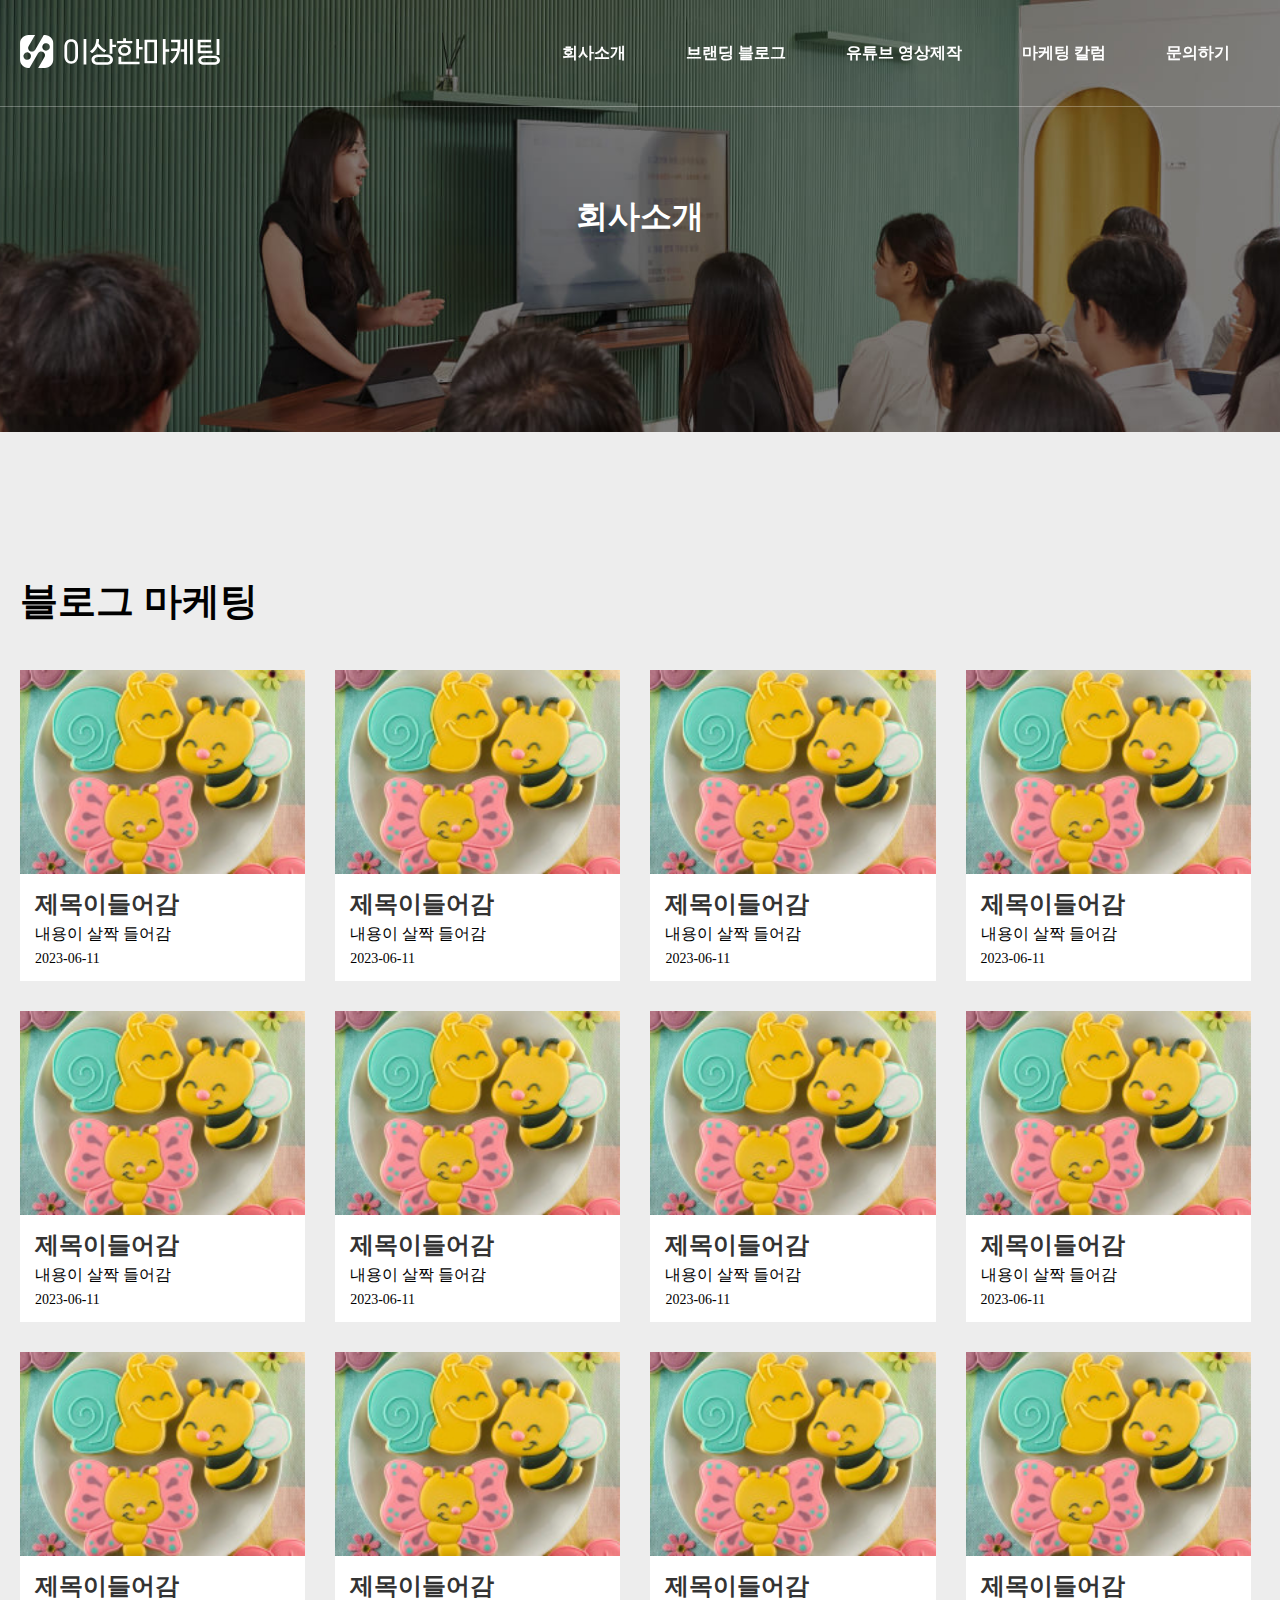
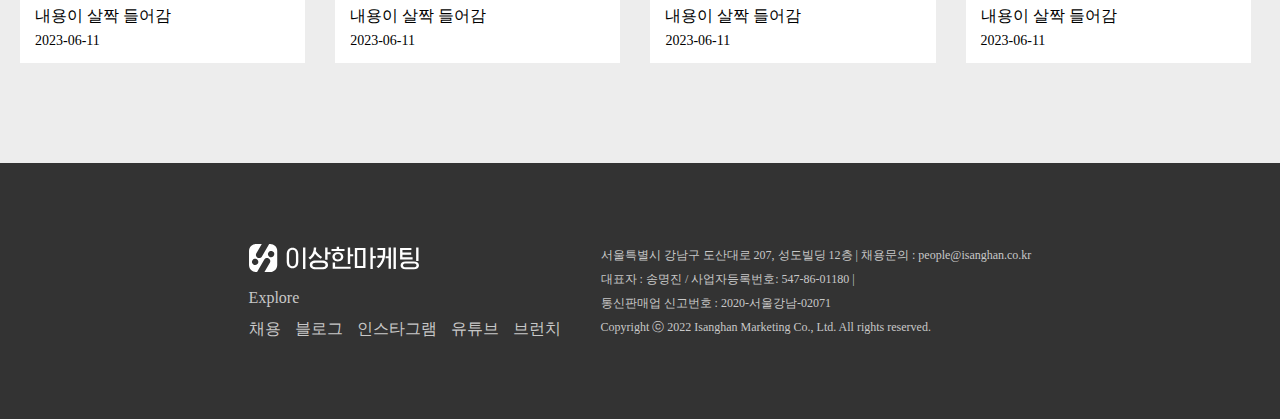
==== about.html @ 0a7f2f5b "메인 작업완료 및 반응형 작업" ====
<!DOCTYPE html>
<html lang="en">
<head>
    <meta charset="UTF-8">
    <meta name="viewport" content="width=device-width, initial-scale=1.0">
    <title>문의하기</title>

    <link rel="stylesheet" href="css/reset.css">
    <link rel="stylesheet" href="css/common.css">
    <link rel="stylesheet" href="css/style.css">

    <script src="https://cdnjs.cloudflare.com/ajax/libs/jquery/3.7.0/jquery.min.js" integrity="sha512-3gJwYpMe3QewGELv8k/BX9vcqhryRdzRMxVfq6ngyWXwo03GFEzjsUm8Q7RZcHPHksttq7/GFoxjCVUjkjvPdw==" crossorigin="anonymous" referrerpolicy="no-referrer"></script>
    <script src="js/custom.js"></script>
    <script src="js/jquery.counterup.min.js"></script>
    <script src="js/wow.min.js"></script>
    <script src="js/slick.min.js"></script>
    <script src="js/front.js"></script>
</head>
<body>
    <div class="main">
        <div class="container">
            <header class="header">
                <div class="header-wrap">
                    <div class="header-logo">
                        <div class="logo">
                            <a href="index.html">
                                <a href="index.html">
                                    <img class="logo-white" src="img/logo.svg" alt="">
                                    <img class="logo-black" src="img/logo-black.svg" alt="">
                                </a>
                            </a>
                        </div>
                    </div>
                    <ul class="header-list">
                        <li class="header-item">
                            <a href="about.html">회사소개</a>
                        </li>
                        <li class="header-item">
                            <a href="brand.html">브랜딩 블로그</a>
                        </li>
                        <li class="header-item">
                            <a href="youtube.html">유튜브 영상제작</a>
                        </li>
                        <li class="header-item">
                            <a href="column.html">마케팅 칼럼</a>
                        </li>
                        <li class="header-item">
                            <a href="inquiry.html">문의하기</a>
                        </li>
                    </ul>
                </div>
                
            </header>
            <section class="sub-sec01 sub_visual">
                <div class="sub-sec01-wrap">
                    <h2>회사소개</h2>
                </div>
            </section>
            <section class="column-wrap">
                <div class="column-box">
                    <div class="marketing-tit">
                        <h3>블로그 마케팅</h3>
                    </div>
                    <ul class="column-list">
                        <li class="column-item">
                            <a href="#">
                                <div class="column-item-box">
                                    <div class="column-item-img">
                                        <img src="img/column01-img.jpg" alt="">
                                    </div>
                                    <div class="column-item-txt">
                                        <h3>제목이들어감</h3>
                                        <p>내용이 살짝 들어감</p>
                                        <p>2023-06-11</p>
                                    </div>
                                </div>
                            </a>
                        </li>
                        <li class="column-item">
                            <a href="#">
                                <div class="column-item-box">
                                    <div class="column-item-img">
                                        <img src="img/column01-img.jpg" alt="">
                                    </div>
                                    <div class="column-item-txt">
                                        <h3>제목이들어감</h3>
                                        <p>내용이 살짝 들어감</p>
                                        <p>2023-06-11</p>
                                    </div>
                                </div>
                            </a>
                        </li>
                        <li class="column-item">
                            <a href="#">
                                <div class="column-item-box">
                                    <div class="column-item-img">
                                        <img src="img/column01-img.jpg" alt="">
                                    </div>
                                    <div class="column-item-txt">
                                        <h3>제목이들어감</h3>
                                        <p>내용이 살짝 들어감</p>
                                        <p>2023-06-11</p>
                                    </div>
                                </div>
                            </a>
                        </li>
                        <li class="column-item">
                            <a href="#">
                                <div class="column-item-box">
                                    <div class="column-item-img">
                                        <img src="img/column01-img.jpg" alt="">
                                    </div>
                                    <div class="column-item-txt">
                                        <h3>제목이들어감</h3>
                                        <p>내용이 살짝 들어감</p>
                                        <p>2023-06-11</p>
                                    </div>
                                </div>
                            </a>
                        </li>
                        <li class="column-item">
                            <a href="#">
                                <div class="column-item-box">
                                    <div class="column-item-img">
                                        <img src="img/column01-img.jpg" alt="">
                                    </div>
                                    <div class="column-item-txt">
                                        <h3>제목이들어감</h3>
                                        <p>내용이 살짝 들어감</p>
                                        <p>2023-06-11</p>
                                    </div>
                                </div>
                            </a>
                        </li>
                        <li class="column-item">
                            <a href="#">
                                <div class="column-item-box">
                                    <div class="column-item-img">
                                        <img src="img/column01-img.jpg" alt="">
                                    </div>
                                    <div class="column-item-txt">
                                        <h3>제목이들어감</h3>
                                        <p>내용이 살짝 들어감</p>
                                        <p>2023-06-11</p>
                                    </div>
                                </div>
                            </a>
                        </li>
                        <li class="column-item">
                            <a href="#">
                                <div class="column-item-box">
                                    <div class="column-item-img">
                                        <img src="img/column01-img.jpg" alt="">
                                    </div>
                                    <div class="column-item-txt">
                                        <h3>제목이들어감</h3>
                                        <p>내용이 살짝 들어감</p>
                                        <p>2023-06-11</p>
                                    </div>
                                </div>
                            </a>
                        </li>
                        <li class="column-item">
                            <a href="#">
                                <div class="column-item-box">
                                    <div class="column-item-img">
                                        <img src="img/column01-img.jpg" alt="">
                                    </div>
                                    <div class="column-item-txt">
                                        <h3>제목이들어감</h3>
                                        <p>내용이 살짝 들어감</p>
                                        <p>2023-06-11</p>
                                    </div>
                                </div>
                            </a>
                        </li>
                        <li class="column-item">
                            <a href="#">
                                <div class="column-item-box">
                                    <div class="column-item-img">
                                        <img src="img/column01-img.jpg" alt="">
                                    </div>
                                    <div class="column-item-txt">
                                        <h3>제목이들어감</h3>
                                        <p>내용이 살짝 들어감</p>
                                        <p>2023-06-11</p>
                                    </div>
                                </div>
                            </a>
                        </li>
                        <li class="column-item">
                            <a href="#">
                                <div class="column-item-box">
                                    <div class="column-item-img">
                                        <img src="img/column01-img.jpg" alt="">
                                    </div>
                                    <div class="column-item-txt">
                                        <h3>제목이들어감</h3>
                                        <p>내용이 살짝 들어감</p>
                                        <p>2023-06-11</p>
                                    </div>
                                </div>
                            </a>
                        </li>
                        <li class="column-item">
                            <a href="#">
                                <div class="column-item-box">
                                    <div class="column-item-img">
                                        <img src="img/column01-img.jpg" alt="">
                                    </div>
                                    <div class="column-item-txt">
                                        <h3>제목이들어감</h3>
                                        <p>내용이 살짝 들어감</p>
                                        <p>2023-06-11</p>
                                    </div>
                                </div>
                            </a>
                        </li>
                        <li class="column-item">
                            <a href="#">
                                <div class="column-item-box">
                                    <div class="column-item-img">
                                        <img src="img/column01-img.jpg" alt="">
                                    </div>
                                    <div class="column-item-txt">
                                        <h3>제목이들어감</h3>
                                        <p>내용이 살짝 들어감</p>
                                        <p>2023-06-11</p>
                                    </div>
                                </div>
                            </a>
                        </li>
                    </ul>
                </div>
            </section>
        

            <footer class="footer">
                <div class="wrapper">
                    <div class="foot_info">
                        <p class="btm_logo"><img src="img/logo.svg" alt="이상한마케팅"></p>
                        <!--<p class="talk">“그 땐 몰랐죠. <br>클릭 한번으로 이렇게 높아질 줄.” <br>- 매출 </p>-->
                        <div class="foot_link">
                        <ul>
                            <li>
                                <p>Explore</p>

                                <div class="link">
                                    <a href="#">채용</a>
                                    <a href="#" target="_blank" title="새창">블로그</a>
                                    <a href="#" target="_blank" title="새창">인스타그램</a>
                                    <a href="#" target="_blank" title="새창">유튜브</a>
                                    <a href="#" target="_blank" title="새창">브런치</a>
                                </div>
                            </li>
                        </ul>
                        </div>
                    </div>
    
    
                    <address>
                        <span>
                        서울특별시 강남구 도산대로 207, 성도빌딩 12층 | 채용문의 : people@isanghan.co.kr<br>대표자 : 송명진 / 사업자등록번호: 547-86-01180 |<br class="mo-br">통신판매업 신고번호 : 2020-서울강남-02071
                        <br><span>  Copyright ⓒ 2022 Isanghan Marketing Co., Ltd. All rights reserved.</span>
                    </span></address>
    
    
                </div>
            </footer>
        </div>
    </div>
</body>
</html>
---- css/common.css ----
/*! header*/
.header{ position: fixed; top: 0; left: 0; width: 100%; color: #FFF; transition: all .3s ease;    border-bottom: 1px solid rgba(255,255,255,0.3); padding: 30px 0; z-index: 111;}    
.header-wrap{display: flex; justify-content: space-between; align-items: center; max-width: 1240px ; margin: 0 auto;}
.header-logo img{max-width: 200px;}
.header-list{display: flex; }
.header-item{padding: 15px 30px; font-weight: 600;}

.header.on{background-color: #fff; }
.header.on a{color: #000;}
.logo-white{display: block;}
.logo-black{display: none;}
.header.on .logo-black{display: block;}
.header.on .logo-white{display: none;}

strong{background-color: #3272E9; color: #fff;}

@media(max-width:1240px){

}

@media(max-width:768px){
    .header-list{display: none;}
    h2{font-size: 24px;}
    h3{font-size: 16px;}
}
---- css/style.css ----
/*! sec01*/
.sec01 {height: 100vh; overflow: hidden;}
.sec-visual{height: 100%;}
.sec-visual-vid{position: relative;}
.sec-visual-vid video{width: 100%; }
.sec-visual-bg{position: absolute; left: 0; top: 0; width: 100%; height: 100%; background-color: rgba(0,0,0,0.7);}
.visual-tit{position: absolute;position: absolute;z-index: 1;left: 0;top: calc(50% + 52px);width: 100%;color: #fff;text-align: left;transform: translateY(-50%);line-height: 52px; }
.visual-tit h2, .visual-tit p{width: 1200px;margin: 0 auto;font-size: 45px;letter-spacing: -2px;line-height: 1.5;}
.visual-tit h2 strong{background: #3272E9;}
.visual-tit p {font-size: 24px; margin-top: 50px;}
.visual-tit p strong {text-decoration: underline; font-weight: 700; background-color: transparent;}


@media(max-width:1240px){

}

@media(max-width:768px){
   
    
}


/*!sec02 */

/*!sec03 */
.sec03{max-width: 1240px; margin:0 auto; margin-top: 180px; text-align: center;}
.sec03-wrap h3 {font-weight: 400; font-size: 1.7em; margin: 20px 0; line-height: 35px;}
.sec03-list{display: grid; gap: 40px;    grid-template-columns: repeat(2,1fr);}
.sec03-txt-box{text-align: left; color: #555;}
.sec03-tit{font-size: 1.6em; margin: 32px 0 16px 0;}
.btn_wrap,  .btn_wrap02 {margin-top: 24px; }
.btn_wrap a  {padding:0 44px 16px 0 ; color: #555; position: relative;}
.btn_wrap a::after{     content: '';position: absolute;z-index: 1;top: calc(50% - 8px);right: 0;width: 24px;height: 24px;vertical-align: bottom;background-image: url("../img/arrow-ico-gray.svg"); background-repeat: no-repeat;background-position: center;background-size: 100%;transform: translateY(-50%);transition: 0.3s;}
.btn_wrap a:hover::after{background-image: url("../img/arrow-ico-blue.svg");}
.btn_wrap a span::after{content: '';position: absolute;top: 100%; left: 0; width: 100%; background-color: #ccc; height: 1px; z-index: 1;transition: 0.3s; }
.btn_wrap a span::before{content: '';position: absolute;top: 100%; left: 0; width: 0; background-color: #000; height: 1px; z-index: 1;transition: 0.3s; z-index: 1111;}
.btn_wrap a:hover span::before{width: 100%;}
.btn_wrap02 a{position: relative;height: 40px;padding: 10px 50px 10px 20px;color: #fff;border-radius: 50px;background: #5590ff; box-sizing: border-box; line-height: 1;}
.btn_wrap02 a::after{content: '';position: absolute;z-index: 1;top: 50%;right: 20px;width: 24px;height: 24px;background-image: url(../img/arrow-ico-white.svg);background-repeat: no-repeat;background-position: center;background-size: 100%;transform: translateY(-50%);}

@media(max-width:768px){
   
    .sec03-wrap h3{font-size: 16px; line-height: 20px;}
    .sec03-list{grid-template-columns: repeat(1,1fr);}
    .sec03 {padding: 0 20px;}
    .sec03-tit{font-size: 20px;}
    .sec03-txt{font-size: 14px; line-height: 18px;}
    .sec03-txt h2{line-height: 32px;}
}

/*!sec04 */
.sec04{padding: 180px 0;}
.business_entity .bu_slide {overflow:hidden;}
.business_entity .bu_slide .slick-slider{position:relative; left:50%; width:1920px; margin-left:-960px;}
.business_entity .bu_slide .slick-slider:after {content:''; position:absolute; z-index:1; top:0; right:50%; width:100%; height:320px; margin-right:-132%; background:rgba(255,255,255,.7);}
.business_entity .bu_slide .slick-slider:before {content:''; position:absolute; z-index:1; top:0; left:50%; width:100%; height:320px; margin-left:-132%; background:rgba(255,255,255,.7);}
.business_entity .bu_slide .slick-list {width:1200px; padding:0 !important; margin:0 auto; overflow:visible;}
.business_entity .bu_slide .slick-slide {width:380px; height:320px; margin-right:30px;}

.business_entity .fix_txtwrap:after {content:''; display:block; clear:both;}
.business_entity .fix_txtwrap {position:relative; margin:180px auto;}

.business_entity .fix_txtwrap ul {display:flex; flex-wrap:wrap; margin:0 -20px;}
.business_entity .fix_txtwrap ul li {width:calc(50% - 40px); margin:60px 20px 0 20px;}
.business_entity .fix_txtwrap ul li:nth-child(even) > div {position:relative; z-index:4; float:right;}
.business_entity .fix_txtwrap ul li:after {content:''; display:block; clear:both;}
.business_entity .fix_txtwrap ul li .thumb {width:100%; height:450px; overflow:hidden;}
.business_entity .fix_txtwrap ul li .thumb img {width:100%;}
.business_entity .fix_txtwrap ul li .txtbox {position:relative;}
.business_entity .fix_txtwrap ul li .txtbox .tit {display:block; margin:32px 0 16px; font-size:26px; font-weight:700; line-height:1.6; word-break:keep-all;}
.business_entity .fix_txtwrap ul li .txtbox .tit em {color:#5590FF;}
.business_entity .fix_txtwrap ul li .txtbox .txt {color:#555; font-size:17px; line-height:1.6; word-break:keep-all; letter-spacing:-.3px;}
.business_entity .fix_txtwrap ul li .btn_wrap {margin-top:24px;}
.business_entity .fix_txtwrap ul li .btn_wrap a {position:relative; display:inline-block; padding-right:44px; color:#555; padding-bottom:16px;}
.business_entity .fix_txtwrap ul li .btn_wrap a span:after {content:''; position:absolute; z-index:1; top:calc(50% - 8px); right:0; width:24px; height:24px; vertical-align:bottom; background-image:url(../images/ico/ico_btn_g_r.svg); background-repeat:no-repeat; background-position:center; background-size:100%; transform:translateY(-50%);}
.business_entity .fix_txtwrap ul li .btn_wrap a:after {content:''; position:absolute; bottom:0; left:0; width:100%; height:1px; background:#ccc;}
.business_entity .fix_txtwrap ul li .btn_wrap a:before {content:''; position:absolute; z-index:2; bottom:0; left:0; width:0%; height:1px; background:#000; transition:width .3s ease;}
.business_entity .fix_txtwrap ul li .btn_wrap a:hover:before {width:100%;}
.business_entity .fix_txtwrap ul li .btn_wrap a:hover {color:#111;}
.business_entity .fix_txtwrap ul li .btn_wrap a:hover span:after {background-image:url(../images/ico/ico_btn_g_r_on.svg);}
.business_entity .fix_txtwrap ul li .btn_wrap02 {margin-top:24px;}
.business_entity .fix_txtwrap ul li .btn_wrap02 a {display:inline-block; position:relative; height:40px; padding:10px 50px 10px 20px; color:#fff; border-radius:50px; background:#5590ff;}
.business_entity .fix_txtwrap ul li .btn_wrap02 a + a {margin-left:16px;}
.business_entity .fix_txtwrap ul li .btn_wrap02 a span::after {content:''; position:absolute; z-index:1; top:50%; right:20px; width:24px; height:24px; transform:translateY(-50%); background-image:url(../images/ico/ico_btn_g_r02.svg); background-repeat:no-repeat; background-position:center; background-size:100%; transform:translateY(-50%);}

.slick-track{display: flex;}

@media(max-width:768px){
    .sec04{padding:50px 0}
}

/*! sec05  */
.sec05{ background: url(../img/sec05-bg.png) no-repeat top right; background-size: 960px 623px; height: 623px; display: flex; align-items: center; width: 100%;}
.sec05-wrap{max-width: 1240px;margin:0 auto; color: #333; width: 100%;}
.sec05 h2 {line-height: 60px; margin: 40px 0;}
.sec05 h2 small{font-weight: 400;}
.sec05 .txt-list strong{background-color: transparent; color: #000;}
.sec05 .txt-list {font-size: 24px; }
.sec05 .txt-list .txt{margin: 20px 0; font-weight: 400;}
.sec05 .txt-list strong{font-weight: 700; color: #333; font-size: 26px;}

@media(max-width:1200px){
    .sec05 h2{font-size: 36px; line-height: 46px;}
    .sec05{height: 100%;}
    .sec05-wrap{padding: 100px 20px;width: 100%;height: 100%;background: url(../images/bg/bg_about_isanghan_v2.png) no-repeat center right;background-size: cover;}
    .sec05 .txt-list .txt{font-size: 18px;}
}
@media(max-width:768px){
    .sec05 .txt-list strong{font-size: 20px;}
    .sec05 h2{font-size: 24px;line-height: 30px;}
    .sec05 .txt-list .txt{font-size: 14px;}
}


/*! sec06*/
.sec06{padding: 180px 0;}
.sec06-wrap{max-width: 1240px; width: 100%; margin: 0 auto; text-align: center;}
.sec06-list{display: grid; gap: 40px;    grid-template-columns: repeat(2,1fr); padding: 70px 0;}
.sec06-list .sec06-item iframe{width: 100%; height: 326px;}
.sec06-wrap > h2{margin: 20px 0;}
.interview{ text-align: center;}
.interview a {background-color: #5590ff; padding: 20px 60px; color: #fff; font-weight: 700; margin-top:50px;}
.sec06-wrap p strong{font-size: 20px;}

@media(max-width:1200px){
    
}
@media(max-width:768px){
    .sec06-wrap > h2{font-size: 18px; margin: 10px 0;}
    .sec06{padding: 60px 20px;}
    .sec06-list{    grid-template-columns: repeat(1,1fr); padding: 30px 0;}
    .interview a{font-size: 16px;}
}


/*! sec07*/
.sec07-wrap{max-width: 1240px; width: 100%; margin: 0 auto; text-align: center;}
.sec07-list{display: flex; gap: 40px;}
.sec07-wrap h3{margin-bottom: 20px;}
.pic{position: relative;}
.pic-txt{position: absolute; top: 50%; left: 50%; transform: translate(-50%, -50%); color: #fff; width: 100%;}
.pic-txt p {display: none; margin-top: 20px; line-height: 20px; font-size: 16px;}
.sec07-item:hover .pic-txt p{display: block; }
.sec07-item .pic img{transition: 0.3s;}
.sec07-item{overflow: hidden;}
.sec07-item:hover .pic img{scale: 1.2;}
.pic-txt strong{background-color: transparent; font-size: 30px; font-weight: 700;}
.sec07-list{padding: 50px 0; z-index: 11;position: relative;}
.sec07{position: relative;padding: 150px 0;background: #5590ff;background: linear-gradient(140deg, #5590ff, #1f5bcc 80%); color: #fff;}
.sec07::before{content: '';position: absolute;z-index: 1;top: 50%;left: 0;transform: translateY(-50%);width: 840px;height: 840px;background: url(../img/sec07-bg.png) no-repeat;background-size: contain;}
.pic-txt p strong {font-size: 16px;}


@media(max-width:1200px){
    .sec07{padding:100px 20px ;}
    .pic-txt p{font-size: 14px;}
    .sec07-wrap h2{ font-size: 1,8em; }
    .sec07-wrap h1{ font-size: 2.5em; }
    .pic-txt strong{font-size: 24px;}
    .sec07-list{display: grid;     grid-template-columns: repeat(2,1fr);}
    .sec07-item a {width: 100%;}
}
@media(max-width:768px){
    .pic-txt strong{font-size: 18px;}
    .sec07-list{display: grid;     grid-template-columns: repeat(2,1fr); grid-gap: 10px;}

    
    .interview a{font-size: 16px;}
}


/*!sec08  */
.sec08{padding: 180px 0;}
.sec08-wrap{max-width: 1240px; width: 100%; margin:0 auto;}
.sec08-employe{max-width:540px ; width: 100%; margin-left: auto;}
.sec08-employe video{width: 100%;}
.sec08-con-top{position: relative;}
.sec08-txt{position: absolute; top: 50%; left: 0; transform: translateY(-50%);}
.sec08-txt{font-size: 38px; line-height: 46px; color: #555;}
.sec08-txt strong{font-weight: 700; background-color: #fff; color: #555;}

.academy{padding: 100px 0 90px;max-width: 1240px;margin: 0 auto;line-height: 1.6;text-align: center;color: #fff;background: #5590FF;}
.academy h3{font-size: 30px;}
.academy .info {display: flex; justify-content: center; align-items: center;}
.academy .info li{display: flex; justify-content: center; align-items: center; padding: 0 30px;}
.academy .info li em {margin-right: 20px; font-size: 18px; font-weight: 500; margin-top:10px;}
.academy .info li strong{font-size: 40px; font-weight: 700; background-color: transparent;}
.academy ul li + li{position: relative;}
.academy ul li + li:before {content: '';position: absolute;z-index: 1;left: 0;top: 50%;width: 1px;height: 38px;background: rgba(255,255,255,0.5);transform: translateY(-50%);}
.academy .wrapper a {color: #fff; border:1px solid #fff; font-weight: 500;     padding: 8px 68px;border-radius: 50px;line-height: 2;border: 2px solid #fff;transition: all .3s ease; margin-top: 50px;}
.academy .wrapper a:hover{color: #000; background-color: #fff;}

@media(max-width:1200px){
    
}
@media(max-width:768px){
    .sec08-txt{padding-top: 60px;}
    .sec08{padding: 50px 0;}
    .sec08-txt{position: static; }
    .sec08-txt{font-size: 18px; text-align: center; line-height: 24px;}
    .academy h3{font-size: 18px;}
    .academy .info li{flex-direction: column;}
    .academy .info li em{margin: 0; font-size: 14px;}
    .academy .info li strong{font-size: 24px;}
    .info{margin-top: 30px;}
    .academy .wrapper a{padding: 8px 32px; font-size: 14px;}
}


/*! sec09*/
.sec09{background: url(../img/sec09-bg.png) no-repeat top right;}
.sec09-wrap{max-width: 1240px; width: 100%; margin: 0 auto; padding: 280px 0; display: flex ; align-items: center; justify-content: space-between;}

.sec09-txt{ color: #fff;}
.sec09-txt p{font-size: 24px; margin-top: 30px;}
.sec09-txt p strong{font-weight: 700; background-color: transparent; line-height: 40px;}

.sec09-contact a {position: relative;padding: 20px 78px 20px 67px;font-size: 18px;text-align: left; color: #fff; border: 1px solid #fff; border-radius: 100px; font-weight: 500; transition: 0.3s;}
.sec09-contact a:hover{color: #000; background-color: #fff;}
.sec09-contact a::after{content: '';position: absolute;top: 45%;transform: translateY(-50%); width: 24px;height: 24px;margin-left: 10px;vertical-align: middle;background-image: url(../img/arrow-ico-white02.svg);}
.sec09-contact a:hover::after{background-image: url(../img/arrow-ico-black02.svg);}

@media(max-width:1200px){
    
}
@media(max-width:768px){
    .sec09-wrap{flex-direction: column; align-items: flex-start; padding: 140px 0;}
    .sec09-txt{padding: 0 20px;}
    .sec09-txt p{font-size: 16px; margin-bottom: 20px;}
    .sec09-contact a{    padding: 15px 48px 15px 47px; margin-left: 20px;}
    .sec09-contact a::after{margin-left: 0;}
}


/*!footer  */
.footer{background:#333; padding: 80px 0;}
.btm_logo img{max-width: 170px;}
.footer .wrapper{max-width: 1240px; width: 100%; margin: 0 auto; width: 100%; display: flex; justify-content: center; align-items: center; color: #c8c8c8;}
address{margin-left: 30px;}
address span{color: #C8C8C8; font-size: 12px; line-height: 24px;}

.foot_link a {color: #c8c8c8; margin-right: 10px;}
.foot_link p{background-color:transparent; margin: 15px 0;}

@media(max-width:1200px){
    
}
@media(max-width:768px){
    .foot_link li {font-size: 14px;}
    .footer .wrapper{flex-direction: column; align-items: flex-start; padding: 0 10px;}
    address{margin-left: 0;}
}


/*!inquiry sec01  */
.inquiry-wrap{padding: 100px 0;}
.sub-sec01{padding: 200px;text-align: center;background-image: url(../img/column-bg.jpg);background-repeat: no-repeat;background-position: center;background-size: cover;}
.sub-sec01 h2{color: #fff; font-size: 32px;}
.inquiry-box{max-width: 1240px; width: 100%; margin: 0 auto; background-color: #F0F0F0; padding: 50px 0; color:#555 ; text-align: center; font-weight: 700;}
.inquiry-box p {line-height: 20px;}
.inquiry-box strong{font-weight: 900; background-color: transparent; color: #555;}


/*! column  */
.column-wrap{background-color: #EDEDED; padding: 100px 0;}
.column-box{max-width: 1240px; width: 100%; margin: 0 auto;}
.column-list{display: flex; gap: 30px; flex-wrap: wrap;}
.column-item{width: 23%; background-color: #fff;}
.column-item-txt{padding: 15px ;}
.column-item-txt h3{font-size: 24px; color: #333;}
.column-item-txt h3 + p{margin: 10px 0;}
.column-item-txt h3 + p + P {font-size: 14px; }
.column-item a{width: 100%;}
.marketing-tit{margin: 50px 0;}
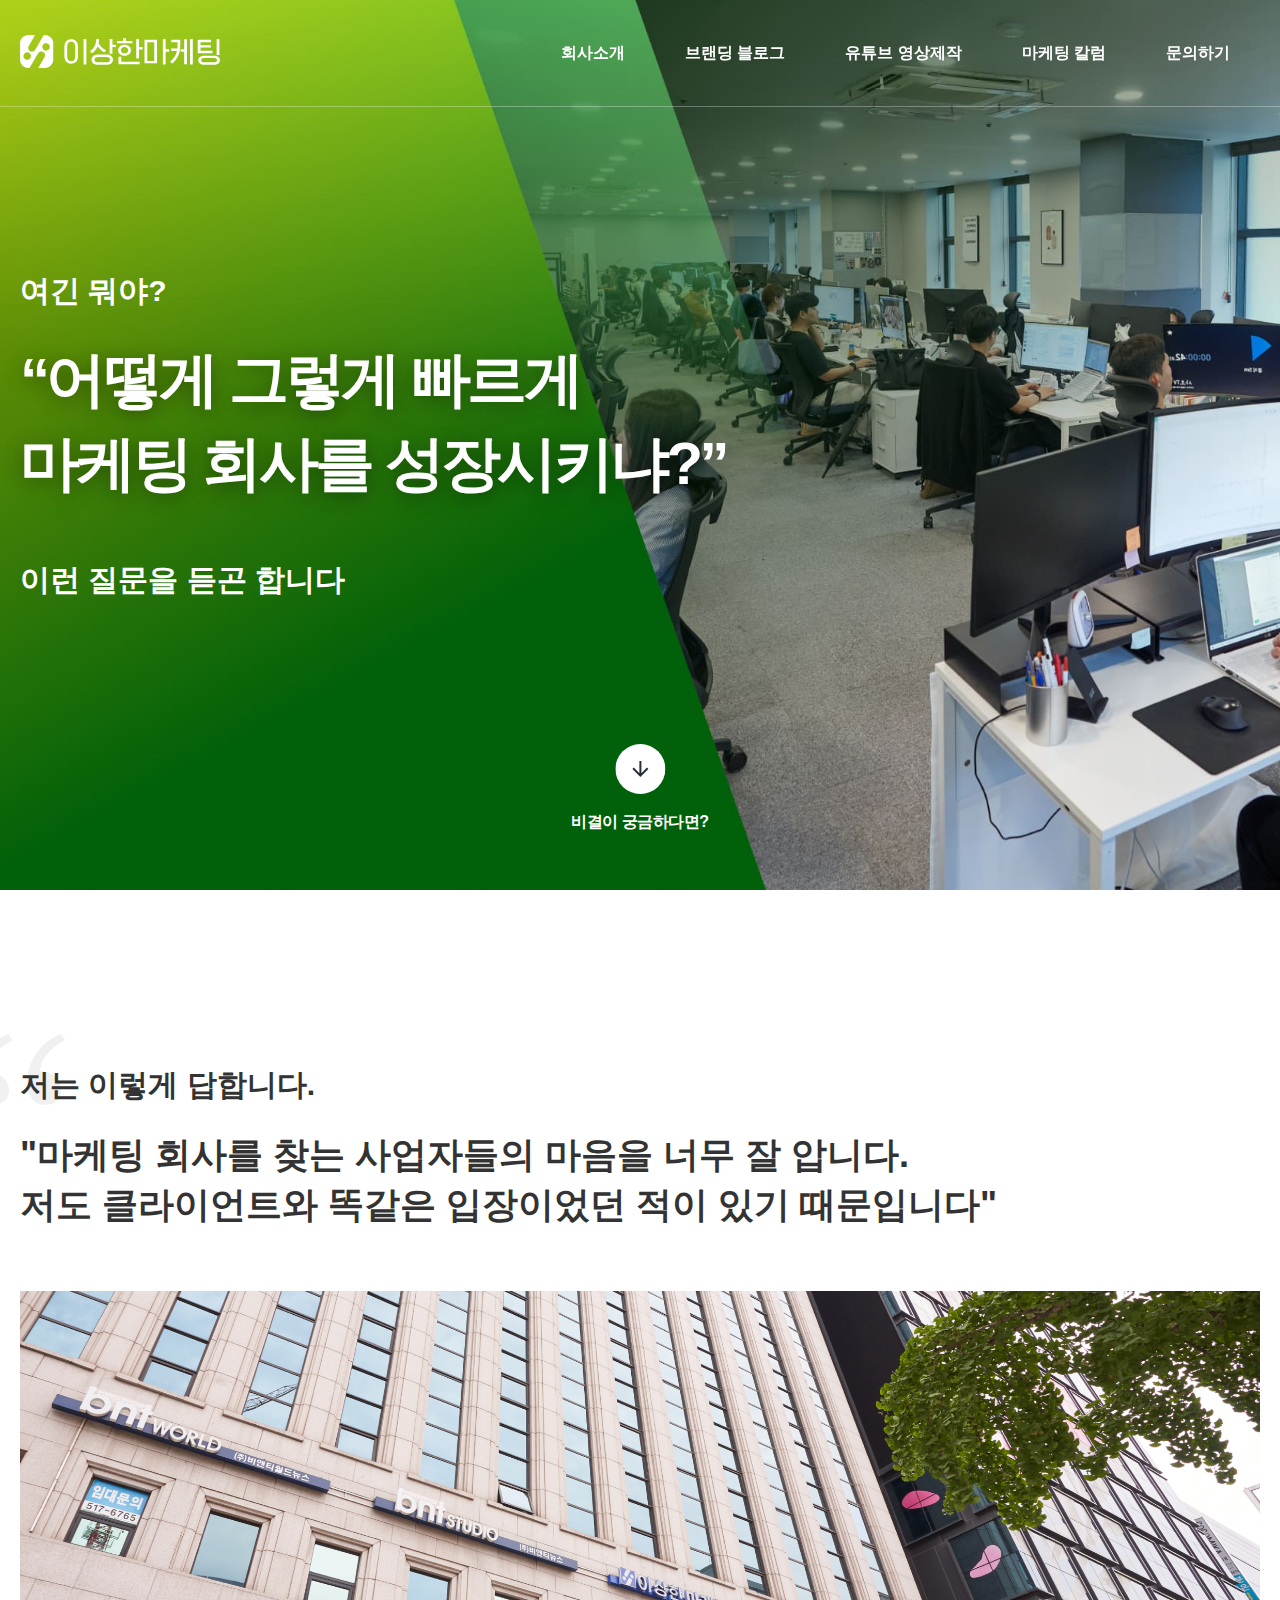
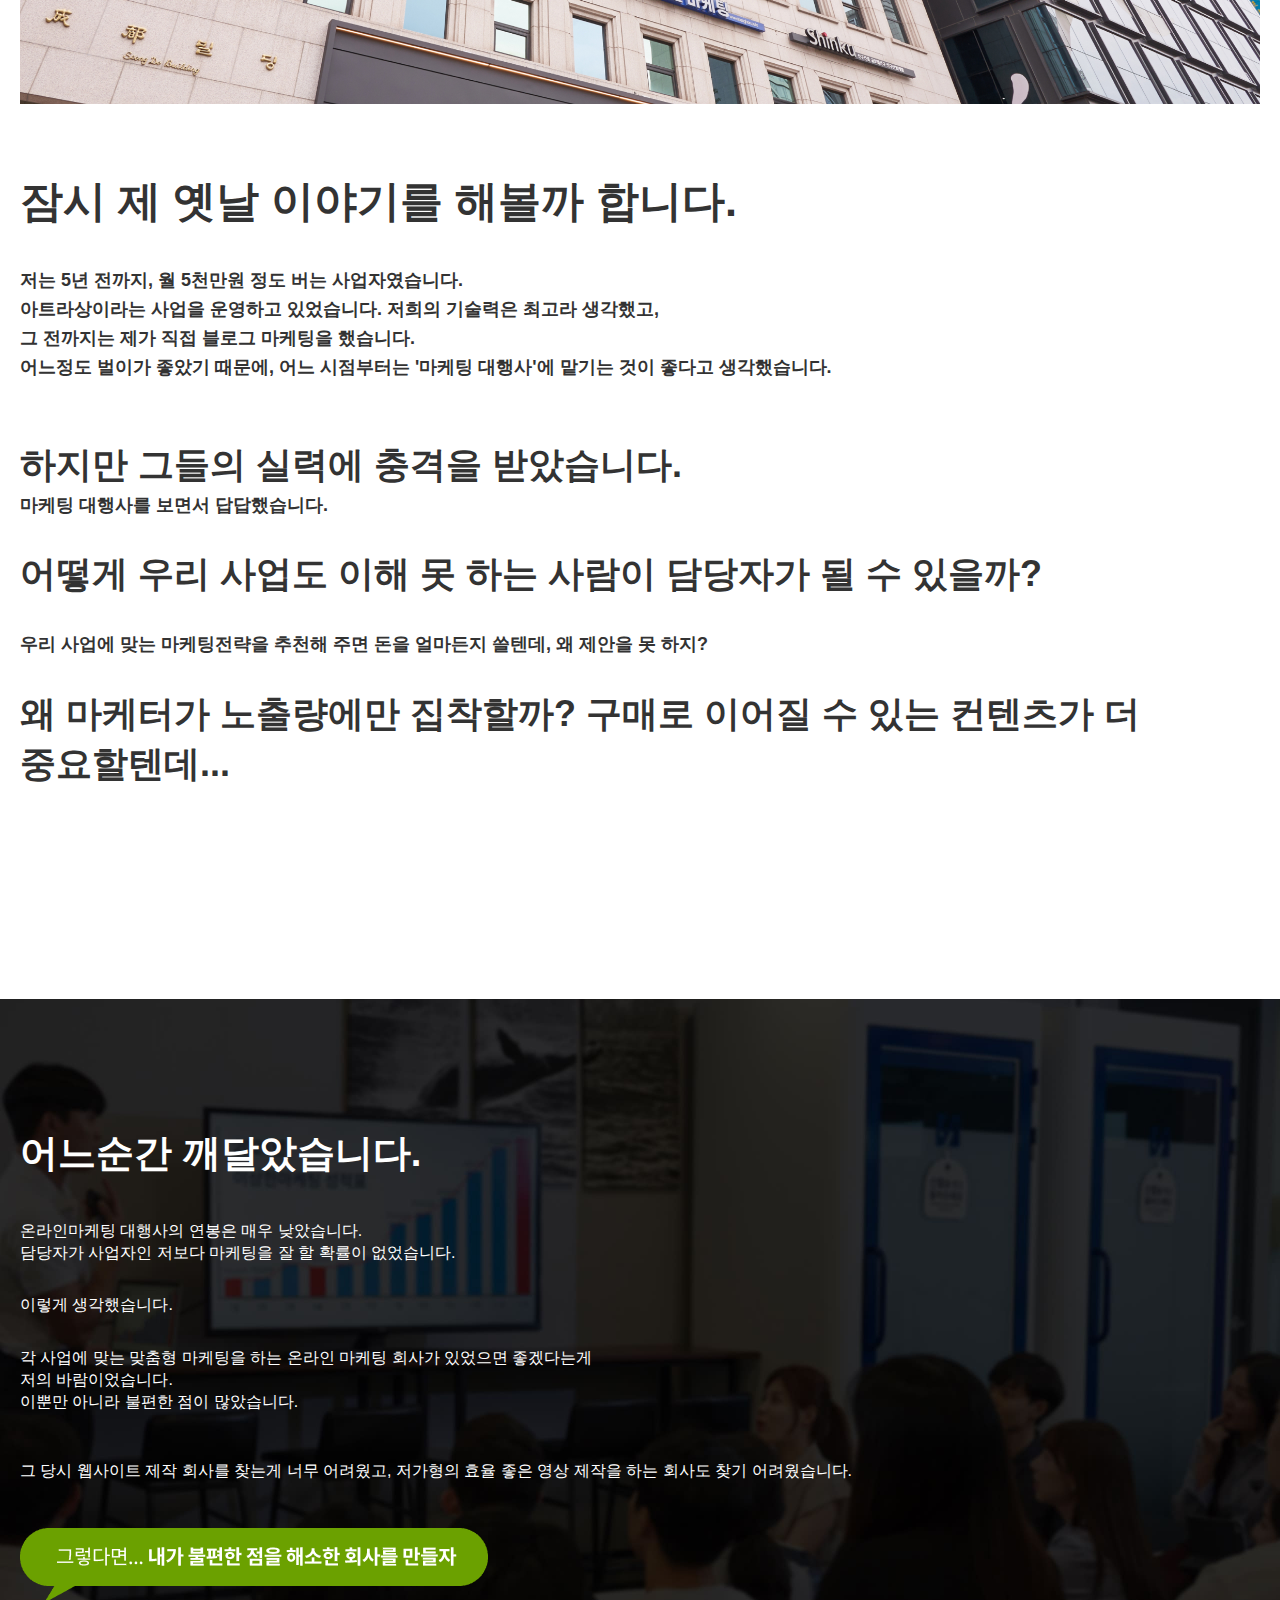
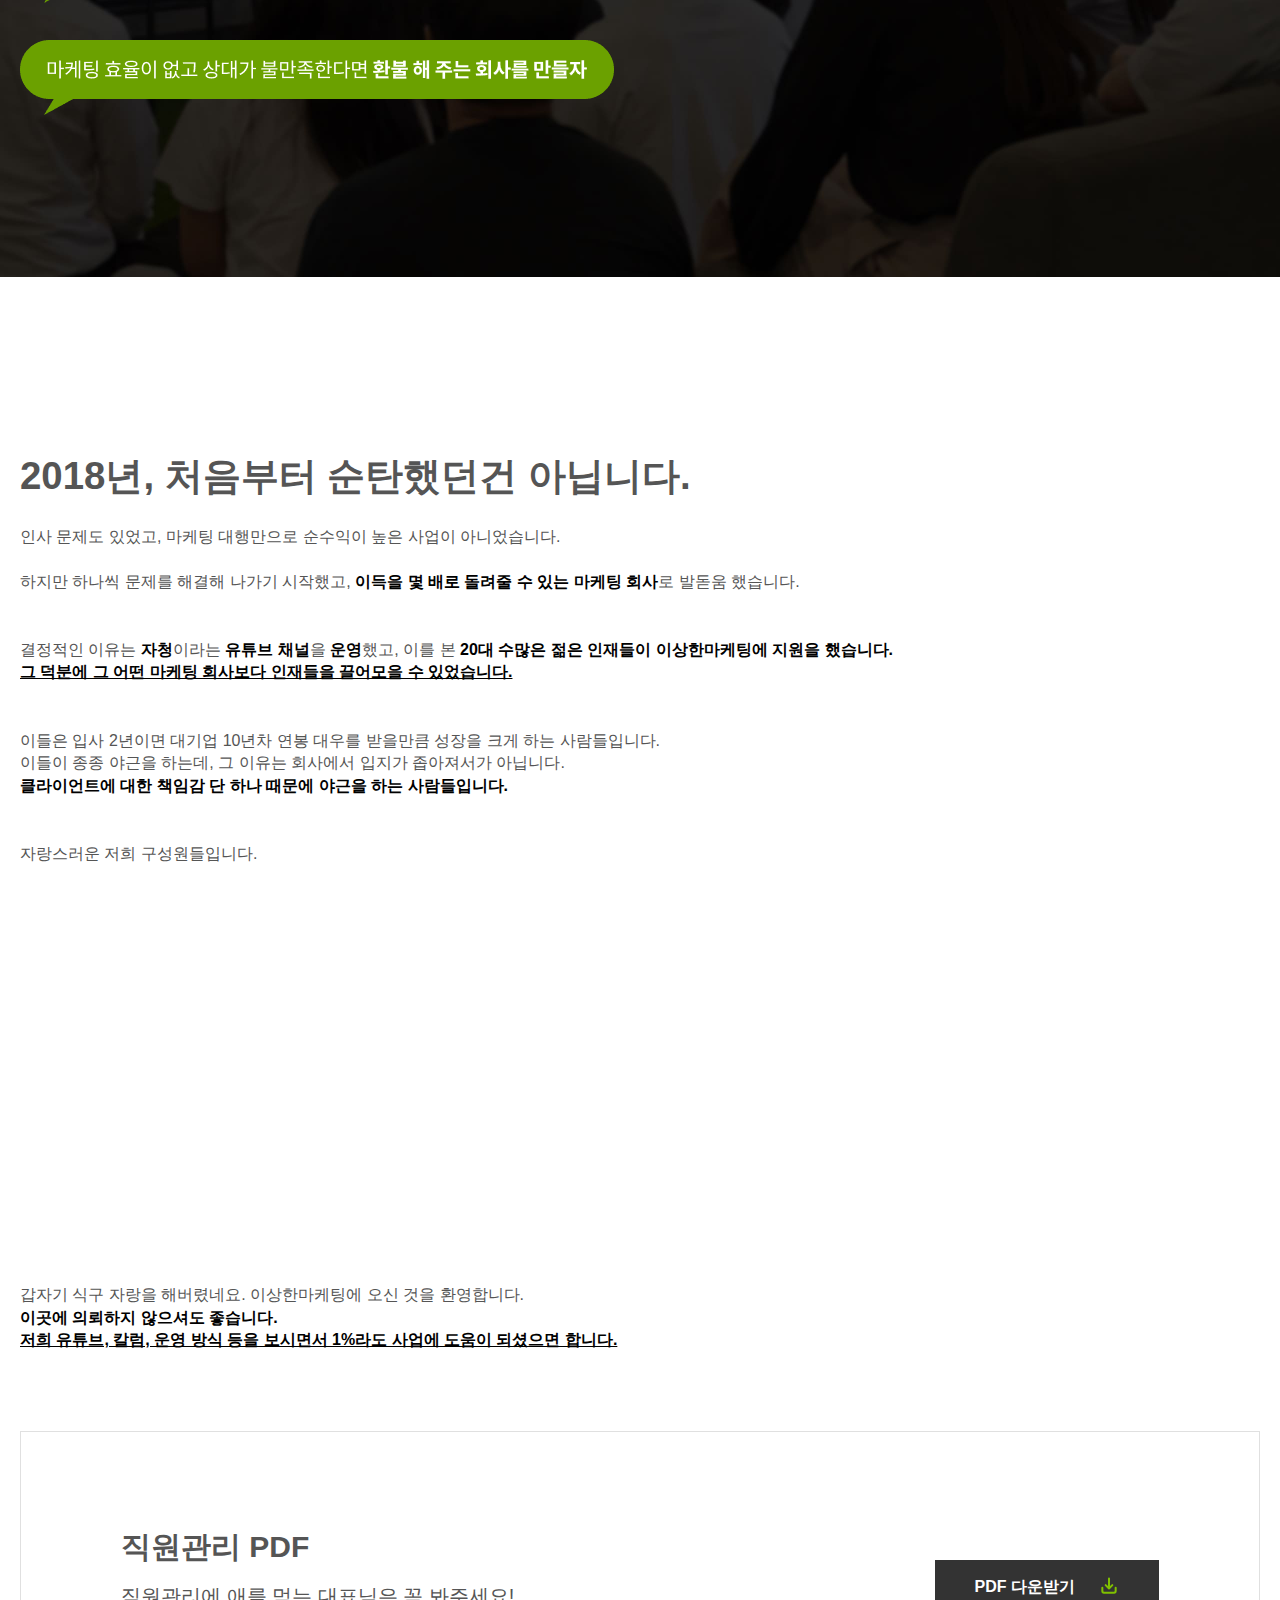
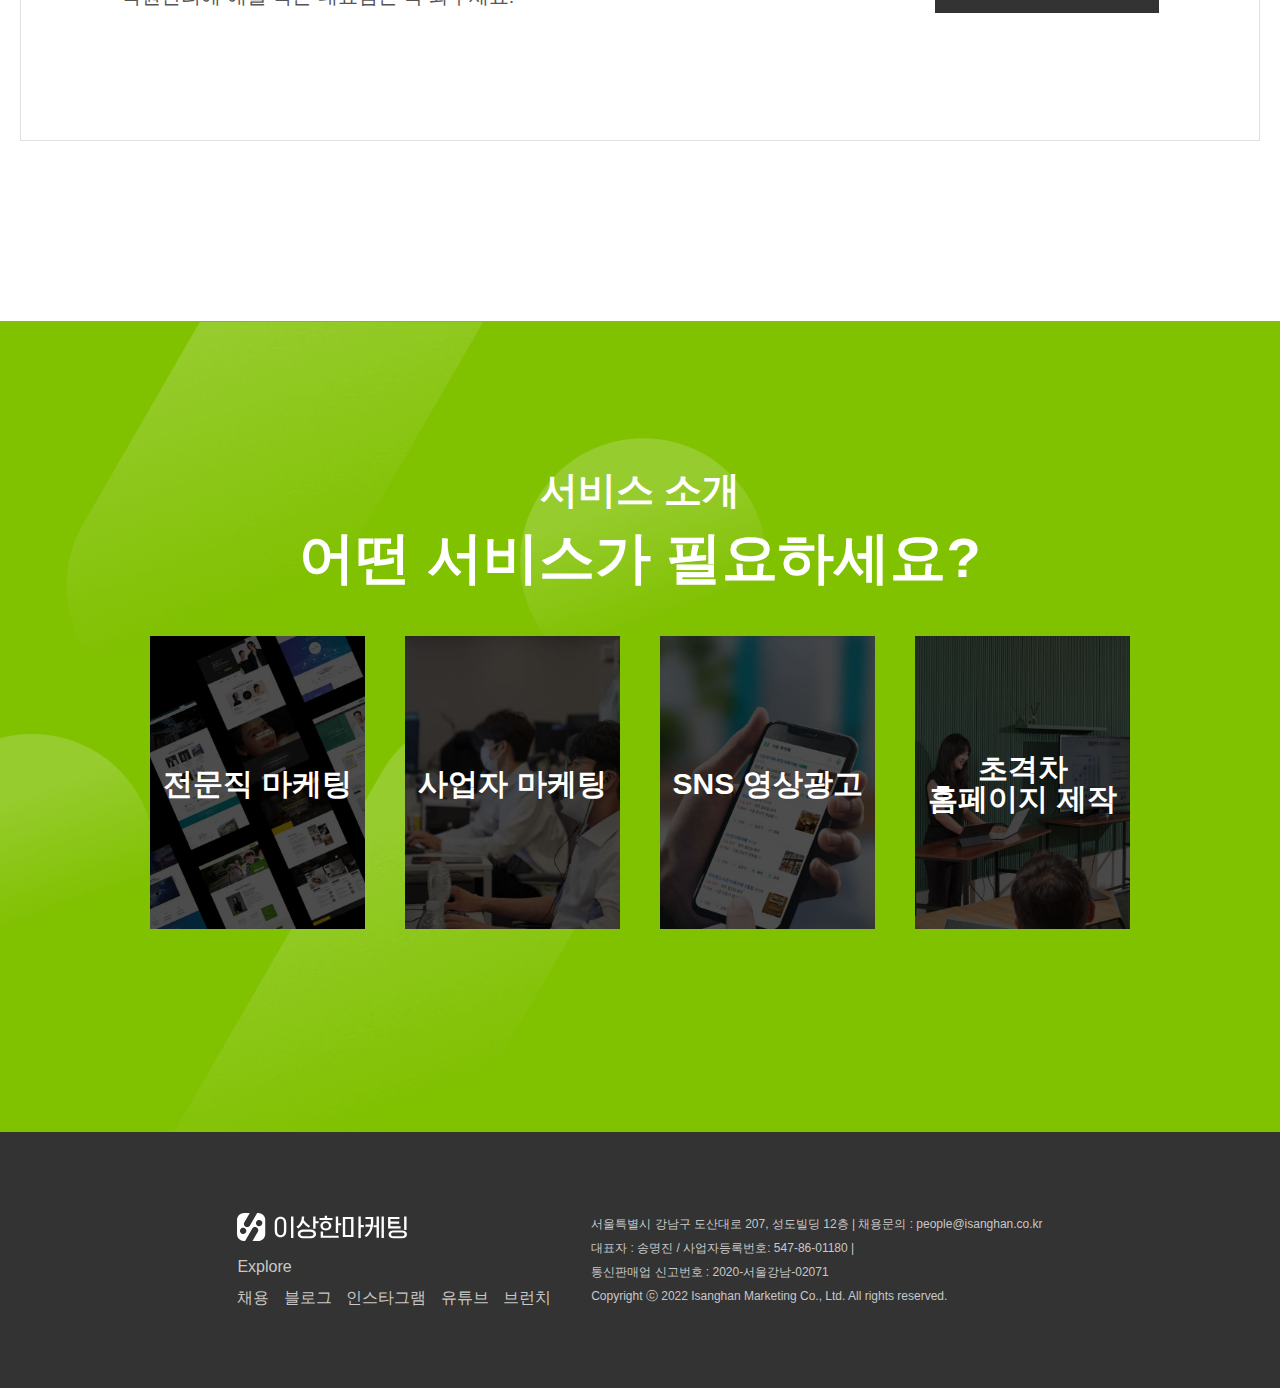
==== commit 4ff31f87: "작업시작" ====
--- a/about.html
+++ b/about.html
@@ -15,9 +15,15 @@
     <script src="js/wow.min.js"></script>
     <script src="js/slick.min.js"></script>
     <script src="js/front.js"></script>
+    <style id='global-styles-inline-css' type='text/css'>
+        body{--wp--preset--color--black: #000000;--wp--preset--color--cyan-bluish-gray: #abb8c3;--wp--preset--color--white: #ffffff;--wp--preset--color--pale-pink: #f78da7;--wp--preset--color--vivid-red: #cf2e2e;--wp--preset--color--luminous-vivid-orange: #ff6900;--wp--preset--color--luminous-vivid-amber: #fcb900;--wp--preset--color--light-green-cyan: #7bdcb5;--wp--preset--color--vivid-green-cyan: #00d084;--wp--preset--color--pale-cyan-blue: #8ed1fc;--wp--preset--color--vivid-cyan-blue: #0693e3;--wp--preset--color--vivid-purple: #9b51e0;--wp--preset--gradient--vivid-cyan-blue-to-vivid-purple: linear-gradient(135deg,rgba(6,147,227,1) 0%,rgb(155,81,224) 100%);--wp--preset--gradient--light-green-cyan-to-vivid-green-cyan: linear-gradient(135deg,rgb(122,220,180) 0%,rgb(0,208,130) 100%);--wp--preset--gradient--luminous-vivid-amber-to-luminous-vivid-orange: linear-gradient(135deg,rgba(252,185,0,1) 0%,rgba(255,105,0,1) 100%);--wp--preset--gradient--luminous-vivid-orange-to-vivid-red: linear-gradient(135deg,rgba(255,105,0,1) 0%,rgb(207,46,46) 100%);--wp--preset--gradient--very-light-gray-to-cyan-bluish-gray: linear-gradient(135deg,rgb(238,238,238) 0%,rgb(169,184,195) 100%);--wp--preset--gradient--cool-to-warm-spectrum: linear-gradient(135deg,rgb(74,234,220) 0%,rgb(151,120,209) 20%,rgb(207,42,186) 40%,rgb(238,44,130) 60%,rgb(251,105,98) 80%,rgb(254,248,76) 100%);--wp--preset--gradient--blush-light-purple: linear-gradient(135deg,rgb(255,206,236) 0%,rgb(152,150,240) 100%);--wp--preset--gradient--blush-bordeaux: linear-gradient(135deg,rgb(254,205,165) 0%,rgb(254,45,45) 50%,rgb(107,0,62) 100%);--wp--preset--gradient--luminous-dusk: linear-gradient(135deg,rgb(255,203,112) 0%,rgb(199,81,192) 50%,rgb(65,88,208) 100%);--wp--preset--gradient--pale-ocean: linear-gradient(135deg,rgb(255,245,203) 0%,rgb(182,227,212) 50%,rgb(51,167,181) 100%);--wp--preset--gradient--electric-grass: linear-gradient(135deg,rgb(202,248,128) 0%,rgb(113,206,126) 100%);--wp--preset--gradient--midnight: linear-gradient(135deg,rgb(2,3,129) 0%,rgb(40,116,252) 100%);--wp--preset--duotone--dark-grayscale: url('#wp-duotone-dark-grayscale');--wp--preset--duotone--grayscale: url('#wp-duotone-grayscale');--wp--preset--duotone--purple-yellow: url('#wp-duotone-purple-yellow');--wp--preset--duotone--blue-red: url('#wp-duotone-blue-red');--wp--preset--duotone--midnight: url('#wp-duotone-midnight');--wp--preset--duotone--magenta-yellow: url('#wp-duotone-magenta-yellow');--wp--preset--duotone--purple-green: url('#wp-duotone-purple-green');--wp--preset--duotone--blue-orange: url('#wp-duotone-blue-orange');--wp--preset--font-size--small: 13px;--wp--preset--font-size--medium: 20px;--wp--preset--font-size--large: 36px;--wp--preset--font-size--x-large: 42px;--wp--preset--spacing--20: 0.44rem;--wp--preset--spacing--30: 0.67rem;--wp--preset--spacing--40: 1rem;--wp--preset--spacing--50: 1.5rem;--wp--preset--spacing--60: 2.25rem;--wp--preset--spacing--70: 3.38rem;--wp--preset--spacing--80: 5.06rem;--wp--preset--shadow--natural: 6px 6px 9px rgba(0, 0, 0, 0.2);--wp--preset--shadow--deep: 12px 12px 50px rgba(0, 0, 0, 0.4);--wp--preset--shadow--sharp: 6px 6px 0px rgba(0, 0, 0, 0.2);--wp--preset--shadow--outlined: 6px 6px 0px -3px rgba(255, 255, 255, 1), 6px 6px rgba(0, 0, 0, 1);--wp--preset--shadow--crisp: 6px 6px 0px rgba(0, 0, 0, 1);}:where(.is-layout-flex){gap: 0.5em;}body .is-layout-flow > .alignleft{float: left;margin-inline-start: 0;margin-inline-end: 2em;}body .is-layout-flow > .alignright{float: right;margin-inline-start: 2em;margin-inline-end: 0;}body .is-layout-flow > .aligncenter{margin-left: auto !important;margin-right: auto !important;}body .is-layout-constrained > .alignleft{float: left;margin-inline-start: 0;margin-inline-end: 2em;}body .is-layout-constrained > .alignright{float: right;margin-inline-start: 2em;margin-inline-end: 0;}body .is-layout-constrained > .aligncenter{margin-left: auto !important;margin-right: auto !important;}body .is-layout-constrained > :where(:not(.alignleft):not(.alignright):not(.alignfull)){max-width: var(--wp--style--global--content-size);margin-left: auto !important;margin-right: auto !important;}body .is-layout-constrained > .alignwide{max-width: var(--wp--style--global--wide-size);}body .is-layout-flex{display: flex;}body .is-layout-flex{flex-wrap: wrap;align-items: center;}body .is-layout-flex > *{margin: 0;}:where(.wp-block-columns.is-layout-flex){gap: 2em;}.has-black-color{color: var(--wp--preset--color--black) !important;}.has-cyan-bluish-gray-color{color: var(--wp--preset--color--cyan-bluish-gray) !important;}.has-white-color{color: var(--wp--preset--color--white) !important;}.has-pale-pink-color{color: var(--wp--preset--color--pale-pink) !important;}.has-vivid-red-color{color: var(--wp--preset--color--vivid-red) !important;}.has-luminous-vivid-orange-color{color: var(--wp--preset--color--luminous-vivid-orange) !important;}.has-luminous-vivid-amber-color{color: var(--wp--preset--color--luminous-vivid-amber) !important;}.has-light-green-cyan-color{color: var(--wp--preset--color--light-green-cyan) !important;}.has-vivid-green-cyan-color{color: var(--wp--preset--color--vivid-green-cyan) !important;}.has-pale-cyan-blue-color{color: var(--wp--preset--color--pale-cyan-blue) !important;}.has-vivid-cyan-blue-color{color: var(--wp--preset--color--vivid-cyan-blue) !important;}.has-vivid-purple-color{color: var(--wp--preset--color--vivid-purple) !important;}.has-black-background-color{background-color: var(--wp--preset--color--black) !important;}.has-cyan-bluish-gray-background-color{background-color: var(--wp--preset--color--cyan-bluish-gray) !important;}.has-white-background-color{background-color: var(--wp--preset--color--white) !important;}.has-pale-pink-background-color{background-color: var(--wp--preset--color--pale-pink) !important;}.has-vivid-red-background-color{background-color: var(--wp--preset--color--vivid-red) !important;}.has-luminous-vivid-orange-background-color{background-color: var(--wp--preset--color--luminous-vivid-orange) !important;}.has-luminous-vivid-amber-background-color{background-color: var(--wp--preset--color--luminous-vivid-amber) !important;}.has-light-green-cyan-background-color{background-color: var(--wp--preset--color--light-green-cyan) !important;}.has-vivid-green-cyan-background-color{background-color: var(--wp--preset--color--vivid-green-cyan) !important;}.has-pale-cyan-blue-background-color{background-color: var(--wp--preset--color--pale-cyan-blue) !important;}.has-vivid-cyan-blue-background-color{background-color: var(--wp--preset--color--vivid-cyan-blue) !important;}.has-vivid-purple-background-color{background-color: var(--wp--preset--color--vivid-purple) !important;}.has-black-border-color{border-color: var(--wp--preset--color--black) !important;}.has-cyan-bluish-gray-border-color{border-color: var(--wp--preset--color--cyan-bluish-gray) !important;}.has-white-border-color{border-color: var(--wp--preset--color--white) !important;}.has-pale-pink-border-color{border-color: var(--wp--preset--color--pale-pink) !important;}.has-vivid-red-border-color{border-color: var(--wp--preset--color--vivid-red) !important;}.has-luminous-vivid-orange-border-color{border-color: var(--wp--preset--color--luminous-vivid-orange) !important;}.has-luminous-vivid-amber-border-color{border-color: var(--wp--preset--color--luminous-vivid-amber) !important;}.has-light-green-cyan-border-color{border-color: var(--wp--preset--color--light-green-cyan) !important;}.has-vivid-green-cyan-border-color{border-color: var(--wp--preset--color--vivid-green-cyan) !important;}.has-pale-cyan-blue-border-color{border-color: var(--wp--preset--color--pale-cyan-blue) !important;}.has-vivid-cyan-blue-border-color{border-color: var(--wp--preset--color--vivid-cyan-blue) !important;}.has-vivid-purple-border-color{border-color: var(--wp--preset--color--vivid-purple) !important;}.has-vivid-cyan-blue-to-vivid-purple-gradient-background{background: var(--wp--preset--gradient--vivid-cyan-blue-to-vivid-purple) !important;}.has-light-green-cyan-to-vivid-green-cyan-gradient-background{background: var(--wp--preset--gradient--light-green-cyan-to-vivid-green-cyan) !important;}.has-luminous-vivid-amber-to-luminous-vivid-orange-gradient-background{background: var(--wp--preset--gradient--luminous-vivid-amber-to-luminous-vivid-orange) !important;}.has-luminous-vivid-orange-to-vivid-red-gradient-background{background: var(--wp--preset--gradient--luminous-vivid-orange-to-vivid-red) !important;}.has-very-light-gray-to-cyan-bluish-gray-gradient-background{background: var(--wp--preset--gradient--very-light-gray-to-cyan-bluish-gray) !important;}.has-cool-to-warm-spectrum-gradient-background{background: var(--wp--preset--gradient--cool-to-warm-spectrum) !important;}.has-blush-light-purple-gradient-background{background: var(--wp--preset--gradient--blush-light-purple) !important;}.has-blush-bordeaux-gradient-background{background: var(--wp--preset--gradient--blush-bordeaux) !important;}.has-luminous-dusk-gradient-background{background: var(--wp--preset--gradient--luminous-dusk) !important;}.has-pale-ocean-gradient-background{background: var(--wp--preset--gradient--pale-ocean) !important;}.has-electric-grass-gradient-background{background: var(--wp--preset--gradient--electric-grass) !important;}.has-midnight-gradient-background{background: var(--wp--preset--gradient--midnight) !important;}.has-small-font-size{font-size: var(--wp--preset--font-size--small) !important;}.has-medium-font-size{font-size: var(--wp--preset--font-size--medium) !important;}.has-large-font-size{font-size: var(--wp--preset--font-size--large) !important;}.has-x-large-font-size{font-size: var(--wp--preset--font-size--x-large) !important;}
+        .wp-block-navigation a:where(:not(.wp-element-button)){color: inherit;}
+        :where(.wp-block-columns.is-layout-flex){gap: 2em;}
+        .wp-block-pullquote{font-size: 1.5em;line-height: 1.6;}
+        </style>
 </head>
 <body>
-    <div class="main">
+    <div class="main scroll-container">
         <div class="container">
             <header class="header">
                 <div class="header-wrap">
@@ -31,209 +37,209 @@
                             </a>
                         </div>
                     </div>
-                    <ul class="header-list">
-                        <li class="header-item">
-                            <a href="about.html">회사소개</a>
-                        </li>
-                        <li class="header-item">
-                            <a href="brand.html">브랜딩 블로그</a>
-                        </li>
-                        <li class="header-item">
-                            <a href="youtube.html">유튜브 영상제작</a>
-                        </li>
-                        <li class="header-item">
-                            <a href="column.html">마케팅 칼럼</a>
-                        </li>
-                        <li class="header-item">
-                            <a href="inquiry.html">문의하기</a>
-                        </li>
-                    </ul>
+                    <nav class="nav">
+                        <div class="mb-menu">
+                            <img class="menu-ico01 menu-ico" src="img/menu-ico01.png" alt="">
+                            <img class="menu-ico02 menu-ico" src="img/menu-ico02.png" alt="">
+                        </div>
+                        <ul class="header-list">
+                            <li class="header-item">
+                                <a href="about.html">회사소개</a>
+                            </li>
+                            <li class="header-item">
+                                <a href="brand.html">브랜딩 블로그</a>
+                            </li>
+                            <li class="header-item">
+                                <a href="youtube.html">유튜브 영상제작</a>
+                            </li>
+                            <li class="header-item">
+                                <a href="column.html">마케팅 칼럼</a>
+                            </li>
+                            <li class="header-item">
+                                <a href="inquiry.html">문의하기</a>
+                            </li>
+                        </ul>
+                    </nav>
+                    
+                    
                 </div>
                 
             </header>
-            <section class="sub-sec01 sub_visual">
-                <div class="sub-sec01-wrap">
-                    <h2>회사소개</h2>
-                </div>
-            </section>
-            <section class="column-wrap">
-                <div class="column-box">
-                    <div class="marketing-tit">
-                        <h3>블로그 마케팅</h3>
+          <section class="about-sec01 about-sec">
+                <div class="about-sec01-wrap">
+                    <div class="about-sec01-txt">
+                        <h3>여긴 뭐야?</h3>
+                        <h2>“어떻게 그렇게 빠르게 <br>
+                            마케팅 회사를 성장시키냐?”
+                        </h2>
+                        <p>이런 질문을 듣곤 합니다</p>
                     </div>
-                    <ul class="column-list">
-                        <li class="column-item">
-                            <a href="#">
-                                <div class="column-item-box">
-                                    <div class="column-item-img">
-                                        <img src="img/column01-img.jpg" alt="">
-                                    </div>
-                                    <div class="column-item-txt">
-                                        <h3>제목이들어감</h3>
-                                        <p>내용이 살짝 들어감</p>
-                                        <p>2023-06-11</p>
-                                    </div>
-                                </div>
-                            </a>
-                        </li>
-                        <li class="column-item">
-                            <a href="#">
-                                <div class="column-item-box">
-                                    <div class="column-item-img">
-                                        <img src="img/column01-img.jpg" alt="">
-                                    </div>
-                                    <div class="column-item-txt">
-                                        <h3>제목이들어감</h3>
-                                        <p>내용이 살짝 들어감</p>
-                                        <p>2023-06-11</p>
-                                    </div>
-                                </div>
-                            </a>
-                        </li>
-                        <li class="column-item">
-                            <a href="#">
-                                <div class="column-item-box">
-                                    <div class="column-item-img">
-                                        <img src="img/column01-img.jpg" alt="">
-                                    </div>
-                                    <div class="column-item-txt">
-                                        <h3>제목이들어감</h3>
-                                        <p>내용이 살짝 들어감</p>
-                                        <p>2023-06-11</p>
-                                    </div>
-                                </div>
-                            </a>
-                        </li>
-                        <li class="column-item">
-                            <a href="#">
-                                <div class="column-item-box">
-                                    <div class="column-item-img">
-                                        <img src="img/column01-img.jpg" alt="">
-                                    </div>
-                                    <div class="column-item-txt">
-                                        <h3>제목이들어감</h3>
-                                        <p>내용이 살짝 들어감</p>
-                                        <p>2023-06-11</p>
-                                    </div>
-                                </div>
-                            </a>
-                        </li>
-                        <li class="column-item">
-                            <a href="#">
-                                <div class="column-item-box">
-                                    <div class="column-item-img">
-                                        <img src="img/column01-img.jpg" alt="">
-                                    </div>
-                                    <div class="column-item-txt">
-                                        <h3>제목이들어감</h3>
-                                        <p>내용이 살짝 들어감</p>
-                                        <p>2023-06-11</p>
-                                    </div>
-                                </div>
-                            </a>
-                        </li>
-                        <li class="column-item">
-                            <a href="#">
-                                <div class="column-item-box">
-                                    <div class="column-item-img">
-                                        <img src="img/column01-img.jpg" alt="">
-                                    </div>
-                                    <div class="column-item-txt">
-                                        <h3>제목이들어감</h3>
-                                        <p>내용이 살짝 들어감</p>
-                                        <p>2023-06-11</p>
-                                    </div>
-                                </div>
-                            </a>
-                        </li>
-                        <li class="column-item">
-                            <a href="#">
-                                <div class="column-item-box">
-                                    <div class="column-item-img">
-                                        <img src="img/column01-img.jpg" alt="">
-                                    </div>
-                                    <div class="column-item-txt">
-                                        <h3>제목이들어감</h3>
-                                        <p>내용이 살짝 들어감</p>
-                                        <p>2023-06-11</p>
-                                    </div>
-                                </div>
-                            </a>
-                        </li>
-                        <li class="column-item">
-                            <a href="#">
-                                <div class="column-item-box">
-                                    <div class="column-item-img">
-                                        <img src="img/column01-img.jpg" alt="">
-                                    </div>
-                                    <div class="column-item-txt">
-                                        <h3>제목이들어감</h3>
-                                        <p>내용이 살짝 들어감</p>
-                                        <p>2023-06-11</p>
-                                    </div>
-                                </div>
-                            </a>
-                        </li>
-                        <li class="column-item">
-                            <a href="#">
-                                <div class="column-item-box">
-                                    <div class="column-item-img">
-                                        <img src="img/column01-img.jpg" alt="">
-                                    </div>
-                                    <div class="column-item-txt">
-                                        <h3>제목이들어감</h3>
-                                        <p>내용이 살짝 들어감</p>
-                                        <p>2023-06-11</p>
-                                    </div>
-                                </div>
-                            </a>
-                        </li>
-                        <li class="column-item">
-                            <a href="#">
-                                <div class="column-item-box">
-                                    <div class="column-item-img">
-                                        <img src="img/column01-img.jpg" alt="">
-                                    </div>
-                                    <div class="column-item-txt">
-                                        <h3>제목이들어감</h3>
-                                        <p>내용이 살짝 들어감</p>
-                                        <p>2023-06-11</p>
-                                    </div>
-                                </div>
-                            </a>
-                        </li>
-                        <li class="column-item">
-                            <a href="#">
-                                <div class="column-item-box">
-                                    <div class="column-item-img">
-                                        <img src="img/column01-img.jpg" alt="">
-                                    </div>
-                                    <div class="column-item-txt">
-                                        <h3>제목이들어감</h3>
-                                        <p>내용이 살짝 들어감</p>
-                                        <p>2023-06-11</p>
-                                    </div>
-                                </div>
-                            </a>
-                        </li>
-                        <li class="column-item">
-                            <a href="#">
-                                <div class="column-item-box">
-                                    <div class="column-item-img">
-                                        <img src="img/column01-img.jpg" alt="">
-                                    </div>
-                                    <div class="column-item-txt">
-                                        <h3>제목이들어감</h3>
-                                        <p>내용이 살짝 들어감</p>
-                                        <p>2023-06-11</p>
-                                    </div>
-                                </div>
-                            </a>
-                        </li>
-                    </ul>
-                </div>
-            </section>
+                    <a class="go-page" href="#about-sec02">비결이 궁금하다면?</a>
+                </div>
+          </section>
+          <section id="about-sec02" class="about-sec02 about-sec">
+            <div class="about-sec02-wrap">
+                <div class="about-sec02-tit">
+                <p>저는 이렇게 답합니다.</p>
+                <p> <strong>"마케팅 회사를 찾는 사업자들의 마음을 너무 잘 압니다. <br>
+                        저도 클라이언트와 똑같은 입장이었던 적이 있기 때문입니다"
+                </strong></p>
+            </div>
+                <div class="about-sec02-img">
+                    <img src="img/about-sec02-img.jpg" alt="">
+                </div>
+                <div class="about-txt-box">
+                    <h3> <strong> 잠시 제 옛날 이야기를 해볼까 합니다. </strong></h3>
+                    <p>저는 5년 전까지, 월 5천만원 정도 버는 사업자였습니다. <br>
+                        아트라상이라는 사업을 운영하고 있었습니다. 저희의 기술력은 최고라 생각했고,<br>
+                        그 전까지는 제가 직접 블로그 마케팅을 했습니다.<br>
+                        어느정도 벌이가 좋았기 때문에, 어느 시점부터는 '마케팅 대행사'에 맡기는 것이 좋다고 생각했습니다.<br>
+                        <br>
+                    </p>
+                    <p><strong> 하지만 그들의 실력에 충격을 받았습니다.</strong><br>
+                        마케팅 대행사를 보면서 답답했습니다.</p>
+                </div>
+                <div class="about-txt-box02">
+                    <p><strong>어떻게 우리 사업도 이해 못 하는 사람이 담당자가 될 수 있을까?</strong></p>
+                        <p>우리 사업에 맞는 마케팅전략을 추천해 주면 돈을 얼마든지 쓸텐데, 왜 제안을 못 하지?</p>
+                        <p> <strong>왜 마케터가 노출량에만 집착할까? 구매로 이어질 수 있는 컨텐츠가 더 중요할텐데...</strong></p>
+                </div>
+            </div>
+      </section>
+      <section class="about-sec03 about-sec">
+        <div class="about-sec03-wrap">
+        <h3>어느순간 깨달았습니다.</h3>
+        <p>온라인마케팅 대행사의 연봉은 매우 낮았습니다. <br>
+            담당자가 사업자인 저보다 마케팅을 잘 할 확률이 없었습니다.</p>
+           
+        <p>이렇게 생각했습니다.</p>
         
+        <p>각 사업에 맞는 맞춤형 마케팅을 하는 온라인 마케팅 회사가 있었으면 좋겠다는게<br>
+            저의 바람이었습니다.<br>
+            이뿐만 아니라 불편한 점이 많았습니다.</p>
+            <br>
+        <p>그 당시 웹사이트 제작 회사를 찾는게 너무 어려웠고,
+            저가형의 효율 좋은 영상 제작을 하는 회사도 찾기 어려웠습니다.</p>
+            <br>
+            <p class="background-txt background-txt01">
+                <img src="img/about-background-txt02.png" alt="">
+            </p>
+            <p class="background-txt background-txt02">
+                <img src="img/about-background-txt01.png" alt="">
+            </p>
+            
+        </div>
+      </section>
+      <section class="about-sec04 about-sec">
+        <div class="about-sec04-wrap">
+            <h3>2018년, 처음부터 순탄했던건 아닙니다.</h3>
+            <p>인사 문제도 있었고, 마케팅 대행만으로 순수익이 높은 사업이 아니었습니다. <br>
+                <br>
+                하지만 하나씩 문제를 해결해 나가기 시작했고, <strong>이득을 몇 배로 돌려줄 수 있는 마케팅 회사</strong>로 발돋움 했습니다.</p>
+                <br>
+            <p>결정적인 이유는 <strong>자청</strong>이라는 <strong>유튜브 채널</strong>을 <strong>운영</strong>했고, 이를 본 <strong>20대 수많은 젊은 인재들이 이상한마케팅에 지원을 했습니다.</strong><br>
+                <strong class="under-line">그 덕분에 그 어떤 마케팅 회사보다 인재들을 끌어모을 수 있었습니다.</strong></p>
+                <br>
+            <p>이들은 입사 2년이면 대기업 10년차 연봉 대우를 받을만큼 성장을 크게 하는 사람들입니다.<br>
+                이들이 종종 야근을 하는데, 그 이유는 회사에서 입지가 좁아져서가 아닙니다.<br>
+                <strong>클라이언트에 대한 책임감 단 하나 때문에 야근을 하는 사람들입니다.</strong></p>
+                <br>
+            <p>자랑스러운 저희 구성원들입니다.</p>
+            <div class="about-video-wrap">
+                <div class="video-box">
+                    <iframe src="https://www.youtube.com/embed/klLyPuxAlac" title="YouTube video player" frameborder="0" allow="accelerometer; autoplay; clipboard-write; encrypted-media; gyroscope; picture-in-picture; web-share" allowfullscreen></iframe>
+                </div>
+                <div class="video-box">
+                    <iframe  src="https://www.youtube.com/embed/xeg_IF3ufAE" title="YouTube video player" frameborder="0" allow="accelerometer; autoplay; clipboard-write; encrypted-media; gyroscope; picture-in-picture; web-share" allowfullscreen></iframe>
+                </div>
+                
+            </div>
+            <div class="video-txt">
+                <p>갑자기 식구 자랑을 해버렸네요. 이상한마케팅에 오신 것을 환영합니다. <br>
+                    <strong> 이곳에 의뢰하지 않으셔도 좋습니다.</strong><br>
+                    <strong class="under-line">저희 유튜브, 칼럼, 운영 방식 등을 보시면서 1%라도 사업에 도움이 되셨으면 합니다. </strong></p>
+            </div>
+            <div class="about-pdf">
+                <div class="pdf-txt">
+                    <h4>직원관리 PDF</h4>
+                    <p>직원관리에 애를 먹는 대표님은 꼭 봐주세요!</p>
+                </div>
+                <div class="pdf-file">
+                    <a href="#">PDF 다운받기</a>
+                </div>
+            </div>
+        </div>
+      </section>
+      <section class="about-sec05 about-sec">
+            <div class="sec07-wrap">
+                <h3>서비스 소개</h3>
+                <h1>어떤 서비스가 필요하세요?</h1>
+                <ul class="sec07-list">
+                    <li class="sec07-item">
+                        <a href="#">
+                            <div class="pic">
+                                <div class="pic-img">
+                                    <img src="img/sec07-item01.jpg" alt="">
+                                </div>
+                               <div class="pic-txt">
+                                <strong>전문직 마케팅</strong>
+                                <p>효과 없으면 환불하는 이상한 곳,<br>
+                                    <strong>국내 1위 전문직 마케팅 회사</strong>
+                                </p>
+                               </div>
+                            </div>
+                        </a>
+                    </li>
+                    <li class="sec07-item">
+                        <a href="#">
+                            <div class="pic">
+                                <div class="pic-img">
+                                    <img src="img/sec07-item02.jpg" alt="">
+                                </div>
+                               <div class="pic-txt">
+                                <strong>사업자 마케팅</strong>
+                                <p><strong>성공사례</strong>가 셀 수 없이 많네요. <br>
+                                    보여드릴까요?
+                                </p>
+                               </div>
+                            </div>
+                        </a>
+                    </li>
+                    <li class="sec07-item">
+                        <a href="#">
+                            <div class="pic">
+                                <div class="pic-img">
+                                    <img src="img/sec07-item03.jpg" alt="">
+                                </div>
+                               <div class="pic-txt">
+                                <strong>SNS 영상광고</strong>
+                                <p>초저가·초고효율의 30초 <br>
+                                    영상광고 제작
+                                </p>
+                               </div>
+                            </div>
+                        </a>
+                    </li>
+                    <li class="sec07-item">
+                        <a href="#">
+                            <div class="pic">
+                                <div class="pic-img">
+                                    <img src="img/sec07-item04.jpg" alt="">
+                                </div>
+                               <div class="pic-txt">
+                                <strong>초격차 <br>홈페이지 제작</strong>
+                                <p>효과 없으면 환불하는 이상한 곳,<br>
+                                    <strong>국내 1위 전문직 마케팅 회사</strong>
+                                </p>
+                               </div>
+                            </div>
+                        </a>
+                    </li>
+                    
+                </ul>
+            </div>
+            
+      </section>
 
             <footer class="footer">
                 <div class="wrapper">
--- a/css/common.css
+++ b/css/common.css
@@ -1,3 +1,4 @@
+.container{overflow: hidden;}
 /*! header*/
 .header{ position: fixed; top: 0; left: 0; width: 100%; color: #FFF; transition: all .3s ease;    border-bottom: 1px solid rgba(255,255,255,0.3); padding: 30px 0; z-index: 111;}    
 .header-wrap{display: flex; justify-content: space-between; align-items: center; max-width: 1240px ; margin: 0 auto;}
@@ -12,15 +13,41 @@
 .header.on .logo-black{display: block;}
 .header.on .logo-white{display: none;}
 
+
+.menu-ico01{display: none; cursor: pointer;}
+.menu-ico02{display: none; cursor: pointer;}
 strong{background-color: #3272E9; color: #fff;}
 
+.mb-header{position: absolute;right: -100%; top: 0; height: 100vw; width: 100vh; background-color: #fff; z-index: 111; }
+.mb-header.show{right:0;}
+
+.menu-ico{position: relative; z-index: 1111;}
+
+.header-wrap.on .menu-ico01{display: none;}
+.header-wrap.on .menu-ico02{display: block;}
+
+.header-wrap.on .logo-white{display: none;}
+.header-wrap.on .logo-black{display: block; position: relative; z-index: 1111;}
 @media(max-width:1240px){
 
 }
 
-@media(max-width:768px){
+@media(max-width:980px){
+    .header.on .menu-ico01{display: none;}
+    .header.on .menu-ico02{display: block;}
+    .header-wrap{padding: 0 20px;}
     .header-list{display: none;}
     h2{font-size: 24px;}
     h3{font-size: 16px;}
+    .menu-ico01{display: block;}
+    .menu-ico02{display: none;}
+    .header-list{display: block;position: fixed;z-index: 1;left: 100%;top: 0;width: 100%;\height: 100%;margin: 0;padding-top: 70px;background: #fff;transition: all .5s ease;}
+    .header-list.show{left: 0;}
+    .header-item  a {color: #000;}
+    .header-item{padding: 18px 30px; border-bottom: 1px solid #e0e0e0;}
+    .header-item:first-child{border-top: 1px solid #e0e0e0;}
+    .header-logo img{max-width: 120px;}
+    .header{padding: 10px 0;}
+
 }
 
--- a/css/style.css
+++ b/css/style.css
@@ -1,33 +1,83 @@
+.about-sec{color: #555;}
+
+@import url('https://fonts.googleapis.com/css2?family=Noto+Sans+KR:wght@300;400;500;700;900&display=swap');
+
+
+html { 
+    scroll-behavior: smooth; 
+    font-family: "spoqa", "Malgun Gothic", Dotum, Arial, sans-serif;
+
+  } 
 /*! sec01*/
 .sec01 {height: 100vh; overflow: hidden;}
 .sec-visual{height: 100%;}
 .sec-visual-vid{position: relative;}
 .sec-visual-vid video{width: 100%; }
 .sec-visual-bg{position: absolute; left: 0; top: 0; width: 100%; height: 100%; background-color: rgba(0,0,0,0.7);}
-.visual-tit{position: absolute;position: absolute;z-index: 1;left: 0;top: calc(50% + 52px);width: 100%;color: #fff;text-align: left;transform: translateY(-50%);line-height: 52px; }
+.visual-tit{position: absolute;position: absolute;z-index: 1;left: 0;top: calc(50% + 52px);width: 100%;color: #fff;text-align: left;transform: translateY(-50%);line-height: 52px; padding: 0 20px;} 
 .visual-tit h2, .visual-tit p{width: 1200px;margin: 0 auto;font-size: 45px;letter-spacing: -2px;line-height: 1.5;}
 .visual-tit h2 strong{background: #3272E9;}
 .visual-tit p {font-size: 24px; margin-top: 50px;}
 .visual-tit p strong {text-decoration: underline; font-weight: 700; background-color: transparent;}
-
+.sec-visual-vid{
+    position: relative;
+    width: 100%;
+    height: 100vh;
+    overflow: hidden;
+    background: #000;
+}
+.sec-visual-vid video{
+    top: 0;
+    width: auto;
+    min-width: 100vw;
+    min-height: 100vh;
+    transform: translate(-50%, 0);
+    height: auto;
+    opacity: 0.3;
+    position: absolute;
+    z-index: 0;
+    left: 50%;
+}
+.visual-img{display: none;}
 
 @media(max-width:1240px){
-
-}
-
-@media(max-width:768px){
-   
-    
-}
+.visual-tit p{font-size: 18px;}
+}
+
+@media(max-width:768px){
+    .sec-visual-vid video{
+      display: none;
+    }
+    .visual-img{display: block;
+        position: absolute;
+        left: 50%;
+        top: 0;
+        width: auto;
+        min-width: 100vh;
+        height: auto;
+        min-height: 100vh;
+        transform: translate(-50%, 0);
+    }
+    .sec-visual-bg{z-index: 1;}
+    .visual-tit{padding: 0 20px; box-sizing: border-box;}
+    .visual-tit h2{font-size: 26px; width: auto;}
+    
+    .visual-tit p{font-size: 14px; width: auto;}
+
+    
+}
+        
 
 
 /*!sec02 */
 
 /*!sec03 */
 .sec03{max-width: 1240px; margin:0 auto; margin-top: 180px; text-align: center;}
-.sec03-wrap h3 {font-weight: 400; font-size: 1.7em; margin: 20px 0; line-height: 35px;}
+.sec03-wrap{padding: 0 20px;}
+.sec03-wrap h3 {font-weight: 400; font-size: 1.7em; margin: 20px 0; line-height: 35px; margin-bottom: 60px;}
 .sec03-list{display: grid; gap: 40px;    grid-template-columns: repeat(2,1fr);}
 .sec03-txt-box{text-align: left; color: #555;}
+.sec03-txt{line-height: 1.6;}
 .sec03-tit{font-size: 1.6em; margin: 32px 0 16px 0;}
 .btn_wrap,  .btn_wrap02 {margin-top: 24px; }
 .btn_wrap a  {padding:0 44px 16px 0 ; color: #555; position: relative;}
@@ -37,16 +87,19 @@
 .btn_wrap a span::before{content: '';position: absolute;top: 100%; left: 0; width: 0; background-color: #000; height: 1px; z-index: 1;transition: 0.3s; z-index: 1111;}
 .btn_wrap a:hover span::before{width: 100%;}
 .btn_wrap02 a{position: relative;height: 40px;padding: 10px 50px 10px 20px;color: #fff;border-radius: 50px;background: #5590ff; box-sizing: border-box; line-height: 1;}
+.btn_wrap02 a:first-child{margin-right: 20px;}
 .btn_wrap02 a::after{content: '';position: absolute;z-index: 1;top: 50%;right: 20px;width: 24px;height: 24px;background-image: url(../img/arrow-ico-white.svg);background-repeat: no-repeat;background-position: center;background-size: 100%;transform: translateY(-50%);}
 
 @media(max-width:768px){
-   
+    .sec03{margin-top: 80px;}
     .sec03-wrap h3{font-size: 16px; line-height: 20px;}
     .sec03-list{grid-template-columns: repeat(1,1fr);}
     .sec03 {padding: 0 20px;}
-    .sec03-tit{font-size: 20px;}
-    .sec03-txt{font-size: 14px; line-height: 18px;}
+    .sec03-tit{font-size: 14px;}
+    .sec03-txt{font-size: 12px; line-height: 18px;}
     .sec03-txt h2{line-height: 32px;}
+    .btn_wrap a span {font-size: 12px;}
+    .btn_wrap02 a{font-size: 12px; height: 30px;}
 }
 
 /*!sec04 */
@@ -88,18 +141,39 @@
 
 @media(max-width:768px){
     .sec04{padding:50px 0}
-}
+    .business_entity .bu_slide .slick-slide {
+        width: 164px;
+        height: 100%;
+        margin-right: 12px;
+    }
+}
+
 
 /*! sec05  */
 .sec05{ background: url(../img/sec05-bg.png) no-repeat top right; background-size: 960px 623px; height: 623px; display: flex; align-items: center; width: 100%;}
 .sec05-wrap{max-width: 1240px;margin:0 auto; color: #333; width: 100%;}
-.sec05 h2 {line-height: 60px; margin: 40px 0;}
+.sec05 h2 {line-height: 60px; margin: 40px 0; display: inline-block; position: relative; transform: scale(1.0);}
+.sec05 h2::after{    content: '';
+    position: absolute;
+    z-index: -1;
+    top: -4px;
+    right: -29px;
+    width: 60px;
+    height: 60px;
+    background: url(../img/sec04-ciorcle.png) no-repeat center;
+    background-size: 100%;
+    animation: rotation 4s infinite linear;
+    animation-fill-mode: forwards;
+}
 .sec05 h2 small{font-weight: 400;}
-.sec05 .txt-list strong{background-color: transparent; color: #000;}
+.sec05 .txt-list strong{background-color: transparent; color: #000; }
 .sec05 .txt-list {font-size: 24px; }
 .sec05 .txt-list .txt{margin: 20px 0; font-weight: 400;}
 .sec05 .txt-list strong{font-weight: 700; color: #333; font-size: 26px;}
-
+@keyframes rotation {
+    0% {transform:rotate(0);}
+    100% {transform:rotate(360deg);}
+}
 @media(max-width:1200px){
     .sec05 h2{font-size: 36px; line-height: 46px;}
     .sec05{height: 100%;}
@@ -107,15 +181,18 @@
     .sec05 .txt-list .txt{font-size: 18px;}
 }
 @media(max-width:768px){
-    .sec05 .txt-list strong{font-size: 20px;}
-    .sec05 h2{font-size: 24px;line-height: 30px;}
-    .sec05 .txt-list .txt{font-size: 14px;}
+    
+    .sec05 h2::after{width:42px ; height: 42px;right: -10px;}
+    .sec05 .txt-list strong{font-size: 16px;}
+    .sec05 h2{font-size: 22px;line-height: 30px;}
+    .sec05 .txt-list .txt{font-size: 14px; margin: 10px 0; line-height: 1.4; text-indent: -20px;}
+    .txt-list{margin-left: 20px;}
 }
 
 
 /*! sec06*/
 .sec06{padding: 180px 0;}
-.sec06-wrap{max-width: 1240px; width: 100%; margin: 0 auto; text-align: center;}
+.sec06-wrap{max-width: 1240px; width: 100%; margin: 0 auto; text-align: center;padding: 0 20px;}
 .sec06-list{display: grid; gap: 40px;    grid-template-columns: repeat(2,1fr); padding: 70px 0;}
 .sec06-list .sec06-item iframe{width: 100%; height: 326px;}
 .sec06-wrap > h2{margin: 20px 0;}
@@ -127,10 +204,13 @@
     
 }
 @media(max-width:768px){
-    .sec06-wrap > h2{font-size: 18px; margin: 10px 0;}
+    .sec06-wrap p strong{font-size: 16px; margin-bottom: 20px;}
+    .sec06-wrap > h2{font-size: 18px; margin: 20px 0;}
     .sec06{padding: 60px 20px;}
-    .sec06-list{    grid-template-columns: repeat(1,1fr); padding: 30px 0;}
+    .sec06-list{    grid-template-columns: repeat(1,1fr); padding: 10px 0;}
     .interview a{font-size: 16px;}
+    .sec06-list .sec06-item iframe{height: 200px;}
+    
 }
 
 
@@ -164,9 +244,10 @@
 @media(max-width:768px){
     .pic-txt strong{font-size: 18px;}
     .sec07-list{display: grid;     grid-template-columns: repeat(2,1fr); grid-gap: 10px;}
-
-    
-    .interview a{font-size: 16px;}
+    .pic-txt p{font-size: 12px;}
+    
+    .interview a{font-size: 14px; padding: 20px 30px;}
+    .pic-txt p strong{font-size: 12px;}
 }
 
 
@@ -175,7 +256,7 @@
 .sec08-wrap{max-width: 1240px; width: 100%; margin:0 auto;}
 .sec08-employe{max-width:540px ; width: 100%; margin-left: auto;}
 .sec08-employe video{width: 100%;}
-.sec08-con-top{position: relative;}
+.sec08-con-top{position: relative; padding: 0 20px;}
 .sec08-txt{position: absolute; top: 50%; left: 0; transform: translateY(-50%);}
 .sec08-txt{font-size: 38px; line-height: 46px; color: #555;}
 .sec08-txt strong{font-weight: 700; background-color: #fff; color: #555;}
@@ -191,20 +272,25 @@
 .academy .wrapper a {color: #fff; border:1px solid #fff; font-weight: 500;     padding: 8px 68px;border-radius: 50px;line-height: 2;border: 2px solid #fff;transition: all .3s ease; margin-top: 50px;}
 .academy .wrapper a:hover{color: #000; background-color: #fff;}
 
-@media(max-width:1200px){
-    
+@media(max-width:1240px){
+    .sec08-txt{font-size:24px ;}
+    .sec08-txt{left: 20px;}
+}
+@media(max-width:900px){
+    .sec08-txt{font-size:16px ;}
 }
 @media(max-width:768px){
     .sec08-txt{padding-top: 60px;}
-    .sec08{padding: 50px 0;}
+    .sec08{padding: 50px 0 0 0;}
     .sec08-txt{position: static; }
     .sec08-txt{font-size: 18px; text-align: center; line-height: 24px;}
-    .academy h3{font-size: 18px;}
+    .academy h3{font-size: 18px; padding: 0 20px;}
     .academy .info li{flex-direction: column;}
     .academy .info li em{margin: 0; font-size: 14px;}
     .academy .info li strong{font-size: 24px;}
     .info{margin-top: 30px;}
     .academy .wrapper a{padding: 8px 32px; font-size: 14px;}
+    .pic-txt p{display: block;}
 }
 
 
@@ -212,7 +298,7 @@
 .sec09{background: url(../img/sec09-bg.png) no-repeat top right;}
 .sec09-wrap{max-width: 1240px; width: 100%; margin: 0 auto; padding: 280px 0; display: flex ; align-items: center; justify-content: space-between;}
 
-.sec09-txt{ color: #fff;}
+.sec09-txt{ color: #fff;padding: 0 20px;}
 .sec09-txt p{font-size: 24px; margin-top: 30px;}
 .sec09-txt p strong{font-weight: 700; background-color: transparent; line-height: 40px;}
 
@@ -227,7 +313,7 @@
 @media(max-width:768px){
     .sec09-wrap{flex-direction: column; align-items: flex-start; padding: 140px 0;}
     .sec09-txt{padding: 0 20px;}
-    .sec09-txt p{font-size: 16px; margin-bottom: 20px;}
+    .sec09-txt p{font-size: 14px; margin-bottom: 20px;}
     .sec09-contact a{    padding: 15px 48px 15px 47px; margin-left: 20px;}
     .sec09-contact a::after{margin-left: 0;}
 }
@@ -247,6 +333,7 @@
     
 }
 @media(max-width:768px){
+    .sec09-txt h2{font-size: 20px;}
     .foot_link li {font-size: 14px;}
     .footer .wrapper{flex-direction: column; align-items: flex-start; padding: 0 10px;}
     address{margin-left: 0;}
@@ -258,9 +345,15 @@
 .sub-sec01{padding: 200px;text-align: center;background-image: url(../img/column-bg.jpg);background-repeat: no-repeat;background-position: center;background-size: cover;}
 .sub-sec01 h2{color: #fff; font-size: 32px;}
 .inquiry-box{max-width: 1240px; width: 100%; margin: 0 auto; background-color: #F0F0F0; padding: 50px 0; color:#555 ; text-align: center; font-weight: 700;}
+
 .inquiry-box p {line-height: 20px;}
 .inquiry-box strong{font-weight: 900; background-color: transparent; color: #555;}
-
+@media(max-width:1200px){
+    
+}
+@media(max-width:768px){
+    .inquiry-box{padding: 100px 20px; box-sizing: border-box; font-size: 14px;}
+}
 
 /*! column  */
 .column-wrap{background-color: #EDEDED; padding: 100px 0;}
@@ -272,4 +365,149 @@
 .column-item-txt h3 + p{margin: 10px 0;}
 .column-item-txt h3 + p + P {font-size: 14px; }
 .column-item a{width: 100%;}
-.marketing-tit{margin: 50px 0;}+.marketing-tit{margin: 50px 0;}
+
+
+@media(max-width:1200px){
+    .column-box{padding: 100px 20px; box-sizing: border-box; }
+    .column-list{justify-content: center;}
+    .column-item{width: 30%; }
+}
+@media(max-width:768px){
+    .column-box{padding: 100px 20px; box-sizing: border-box; }
+    .column-item{width: 47%; }
+    .column-list{gap:15px;}
+    .marketing-tit{margin: 30px 0;}
+    .column-wrap{padding-top:30 ;}
+    .sub-sec01{    height: 180px;padding: 100px 30px 0; box-sizing: border-box;}
+    .sub-sec01 h2{font-size: 20px;}
+    .column-item-txt h3{font-size: 20px;}
+    .column-item-txt h3 + p{font-size: 14px;}
+    .column-item-txt h3 + p + p{font-size: 12px;}
+}
+@media(max-width:500px){
+    .column-item{width: 95%; }
+    .marketing-tit{margin: 20px 0;}
+    .column-wrap{padding-top: 30px;}
+    .column-box{padding-top: 30px;}
+    
+}
+
+
+
+/*! about sec01  */
+.about-sec01{position: relative;background-image: url(../img/about-bg01.jpg);background-repeat: no-repeat;background-position: center;background-size: cover;}
+.about-sec01-wrap{height: 100vh; max-width: 1240px; width: 100%; margin: 0 auto; }
+.about-sec01-txt{position: relative;top: 50%;margin-top: -10px;word-break: keep-all;transform: translateY(-50%); color: #fff;}
+.about-sec01-txt h2{font-size: 60px;line-height: 1.4;font-weight: 600;color: #fff;text-shadow: 0px 4px 20px rgba(0, 0, 0, 0.4);letter-spacing: -3.6px;}
+.about-sec01-txt p{    display: block;color: #fff;font-size: 30px;line-height: 1.6;margin-top: 50px; font-weight: 700;}
+.about-sec01-txt span{margin-bottom: 36px;}
+.about-sec01-txt h3{font-size: 30px; margin-bottom: 32px; }
+.go-page{position: absolute;z-index: 1;left: 50%;bottom: 60px;padding-top: 70px;font-size: 16px;color: #fff;letter-spacing: -0.5px;transform: translateX(-50%); font-weight: 700;}
+.go-page::after{content: '';position: absolute;z-index: 1;left: 50%;top: 0;width: 50px;height: 50px;border-radius: 50%;background: #fff url(../img/down-ico.svg) no-repeat center;transform: translateX(-50%);}
+
+
+.about-sec02,.about-sec04{max-width: 1240px; width: 100%; margin: 0 auto; padding: 180px 0;}
+
+
+@media(max-width: 980px){
+    .about-sec01-txt{padding: 0 20px;}
+    .about-sec01-txt h2{font-size: 46px;}
+    .about-sec01-txt h3{font-size: 20px;}
+    .about-sec01-txt p{font-size: 16px;}
+}
+@media(max-width:768px){
+    .about-sec01-txt h2{font-size: 32px;}
+    .about-sec01-txt h3{font-size: 18px; margin-bottom: 15px;}
+    .about-sec01-txt p{font-size: 14px; margin-top: 20px;}
+    .go-page{font-size: 14px;padding-top:40px;}
+    .go-page::after{width: 30px; height: 30px; }
+}
+
+/*! about sec02*/
+.about-sec02{padding: 180px 0;}
+.about-sec02-tit{position: relative;}
+.about-sec02-tit::before{    content: '';position: absolute;z-index: -1;top: -36px;left: -45px;width: 90px;height: 71px;background: url(../img/about-sec002.svg) no-repeat;background-size: contain;}
+.about-sec02-wrap p {margin-bottom: 30px; font-size: 30px; color: #333; font-weight: 700;}
+.about-sec02-wrap p strong{background-color: transparent;   color: #333; line-height: 1.4; font-size: 36px;}
+.about-sec02-img{margin:60px 0;}
+.about-txt-box p{font-size: 18px;}
+.about-txt-box02 P{font-size: 18px;}
+.about-txt-box h3{margin-bottom: 30px; font-weight: 700; font-weight: bold;}
+.about-txt-box h3 strong{color: #333;}
+.about-txt-box, .about-txt-box02{color : #555;font-size: 18px;line-height: 1.6;word-break: keep-all;}
+.about-sec02 strong{font-weight: bold; background-color: transparent; color: #555;}
+
+
+@media(max-width: 980px){
+    .about-sec02-wrap p{font-size: 20px; line-height: 1.4;}
+    .about-sec02-wrap p strong{font-size: 28px;}
+    .about-sec02-wrap{padding: 0 20px;}
+    .about-sec02-img{margin: 30px 0;}
+}
+@media(max-width:768px){
+    .about-sec02{padding: 80px 0;}
+    .about-sec02-wrap p{font-size: 16px; line-height: 1.4;}
+    .about-sec02-wrap p strong{font-size: 30px; font-weight:bold}
+    .about-sec02-tit::before{left: 15px;}
+    .mb-br{display: none;}
+    .about-txt-box h3{margin-bottom: 20px;}
+    .about-sec02-wrap p strong, .about-sec02-wrap p{font-size: 14px; color: #555;}
+    .about-sec02-tit > p strong{font-size: 30px;}
+}
+
+/*! about sec03*/
+.about-sec03{display: block;position: relative;height: 878px;background: url(../img/about-sec03-img.jpg) no-repeat center;background-size: cover; box-sizing: border-box;}
+
+.about-sec03 p,.about-sec03 h3 {color: #fff; line-height: 1.4;}
+.about-sec03-wrap{max-width: 1240px; width: 100%; margin: 0 auto; display: flex; flex-direction: column; justify-content: center; height: 100%; position: relative;}
+.about-sec03-wrap::before{content: '';position: absolute;z-index: 1;top: -80px;left: -79px;width: 54px;height: 232px;background: url(../img/about-sec03-ico.svg) no-repeat;background-size: contain;}
+.about-sec03 h3  {margin-bottom: 40px;}
+.about-sec03 p {margin-bottom: 30px;}
+.background-txt01 img {max-width:468px ; width: 100%;}
+.background-txt02 img {max-width:594px ; width: 100%;}
+@media(max-width:768px){
+    .about-sec03-wrap{padding: 0 20px; box-sizing: border-box;}
+    .about-sec03 p{font-size: 14px;}
+    .background-txt01 img{max-width: 268px;}
+}
+
+/*! about sec04*/
+.about-sec04-wrap h3{margin-bottom: 30px;}
+.about-sec04-wrap p {margin-bottom: 30px; line-height: 1.4; }
+.about-sec04-wrap p strong {font-weight: bold; background-color: transparent; color: #000;}
+.under-line{text-decoration: underline;}
+
+.about-video-wrap{display: flex; width: 100%; gap: 40px;}
+.about-video-wrap .video-box{width: 50%;}
+.about-video-wrap .video-box iframe{width: 100%; height: 326px;}
+.video-txt{margin-top: 60px;}
+
+.about-pdf{    display: flex;justify-content: space-between;align-items: center;width: 100%;margin-top: 80px;padding: 100px;border: 1px solid #e0e0e0;background: #fff; box-sizing: border-box;}
+.pdf-file a{padding: 14px 40px;color: #fff;font-weight: 600;line-height: 1.6;background: #333;}
+
+.pdf-file a::after{content: '';display: inline-block;width: 20px;height: 20px;margin: 0 0 2px 24px;vertical-align: middle;background: url(../img/pdf-ico.svg) no-repeat;background-size: contain;}
+
+.pdf-txt h4{font-size: 30px; margin-bottom: 20px;}
+.pdf-txt p {font-size: 20px;}
+
+.about-sec05 {background-color: #80C100; padding: 150px; box-sizing: border-box; color: #fff; position: relative;}
+.about-sec05::before{content: '';position: absolute;z-index: 1;top: 50%;left: 0;transform: translateY(-50%);max-width: 840px;width: 100%;height: 100%;background: url(../img/sec07-bg.png) no-repeat;background-size: contain;}
+@media(max-width:900px){
+    .about-pdf{flex-direction: column; padding: 40px; align-items: flex-start;}
+    .pdf-txt h4{font-size: 18px;}
+    .pdf-txt p{font-size: 14px;}
+    .pdf-file a{font-size: 14px; padding: 10px 20px;}
+    .about-sec05{padding:60px 20px;}
+    .sec07-wrap h3{font-size: 16px;}
+    .sec07-wrap h1{font-size: 20px;}
+}
+@media(max-width:768px){
+
+    .about-sec04-wrap{padding: 0 20px; box-sizing: border-box;}
+     .about-sec04{padding: 100px 0;}
+     .about-video-wrap{flex-direction: column;}
+     .about-video-wrap .video-box{width: 100%;}
+     .about-video-wrap .video-box iframe{height: 200px;}
+     .about-sec04-wrap p{font-size: 14px;}
+}
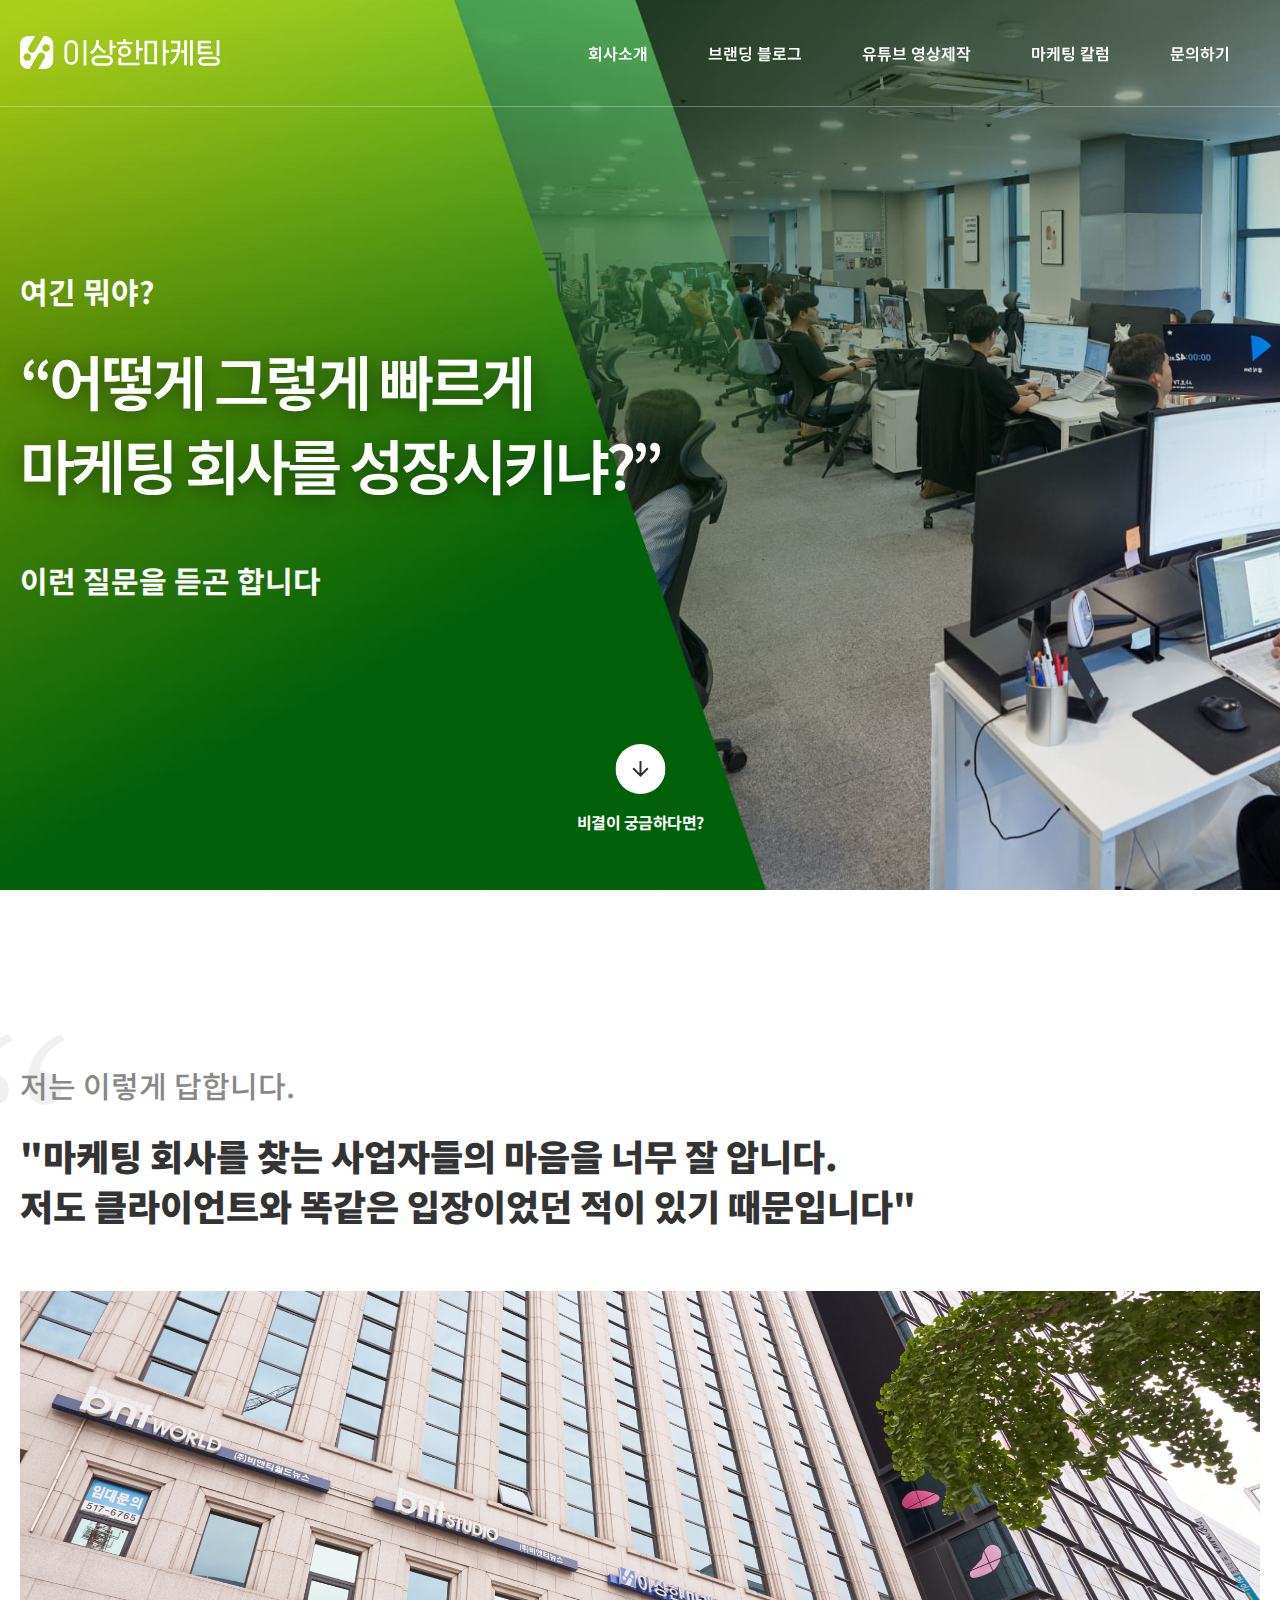
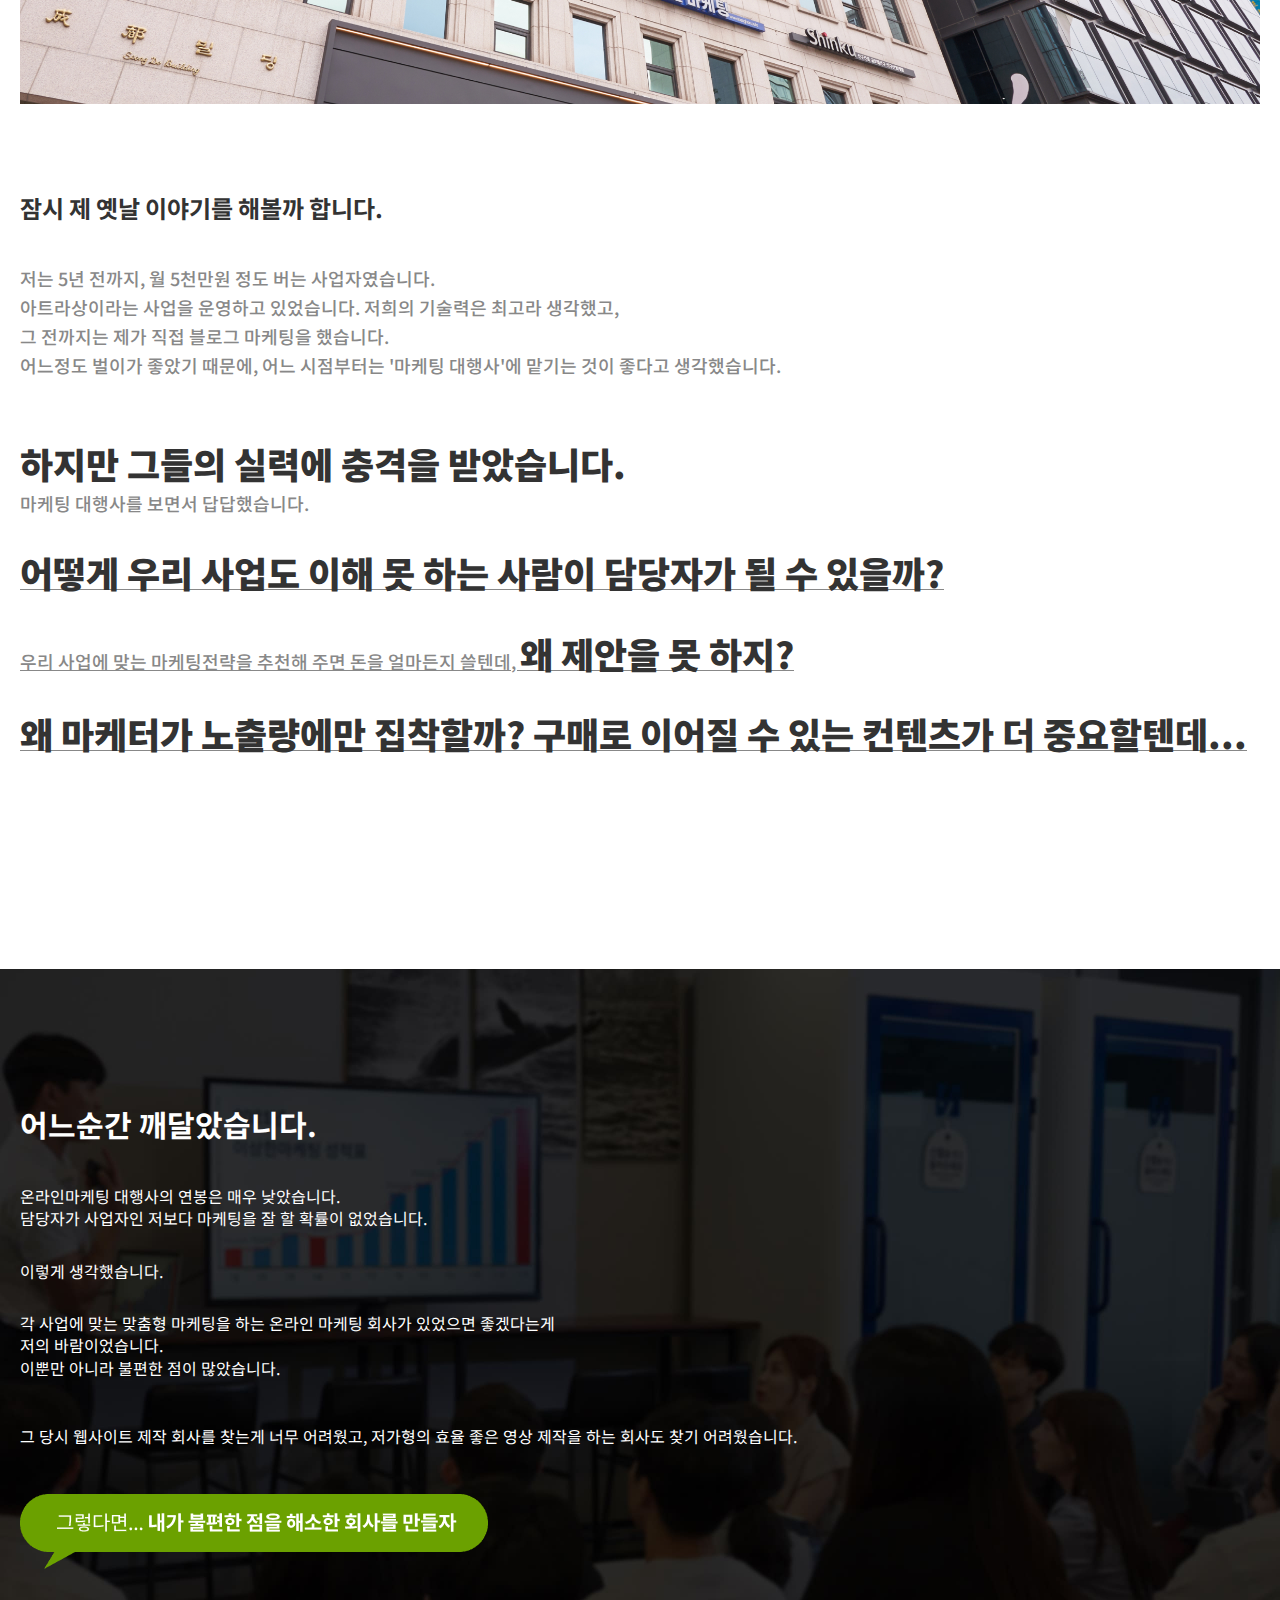
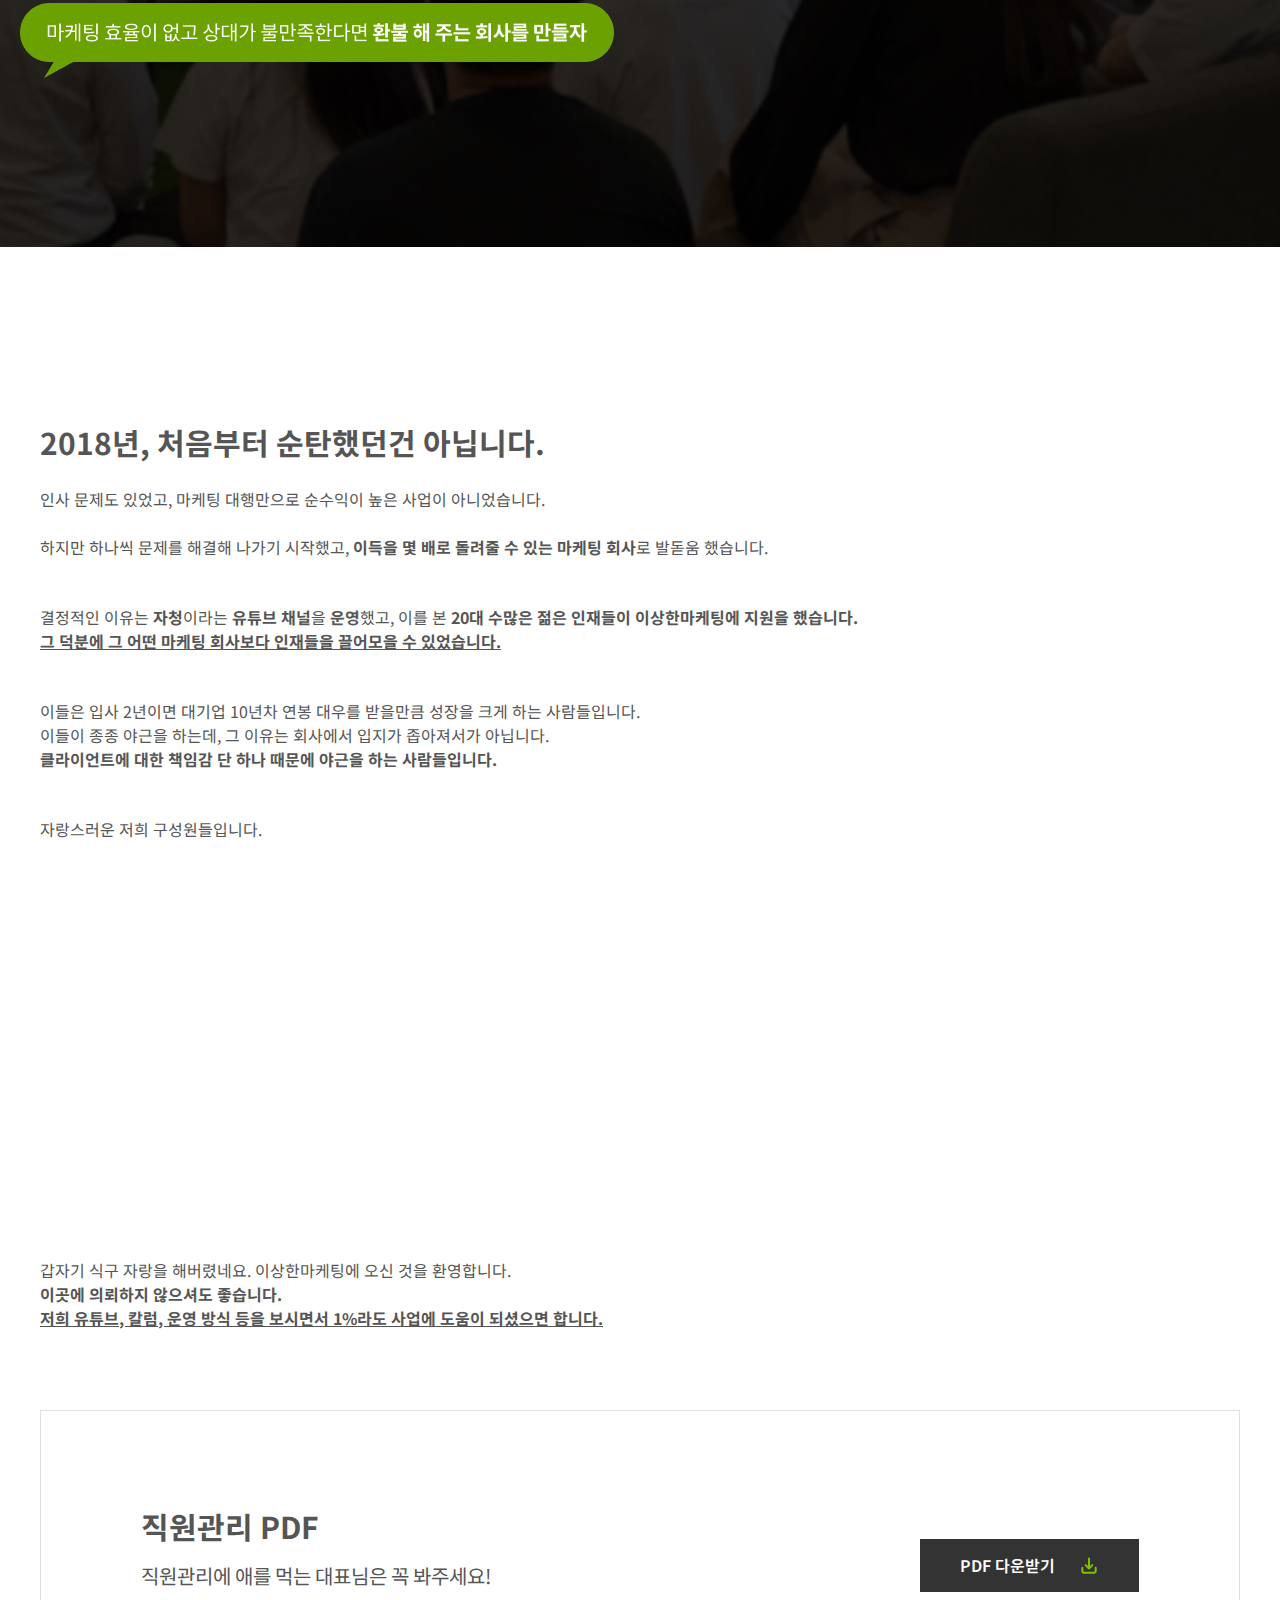
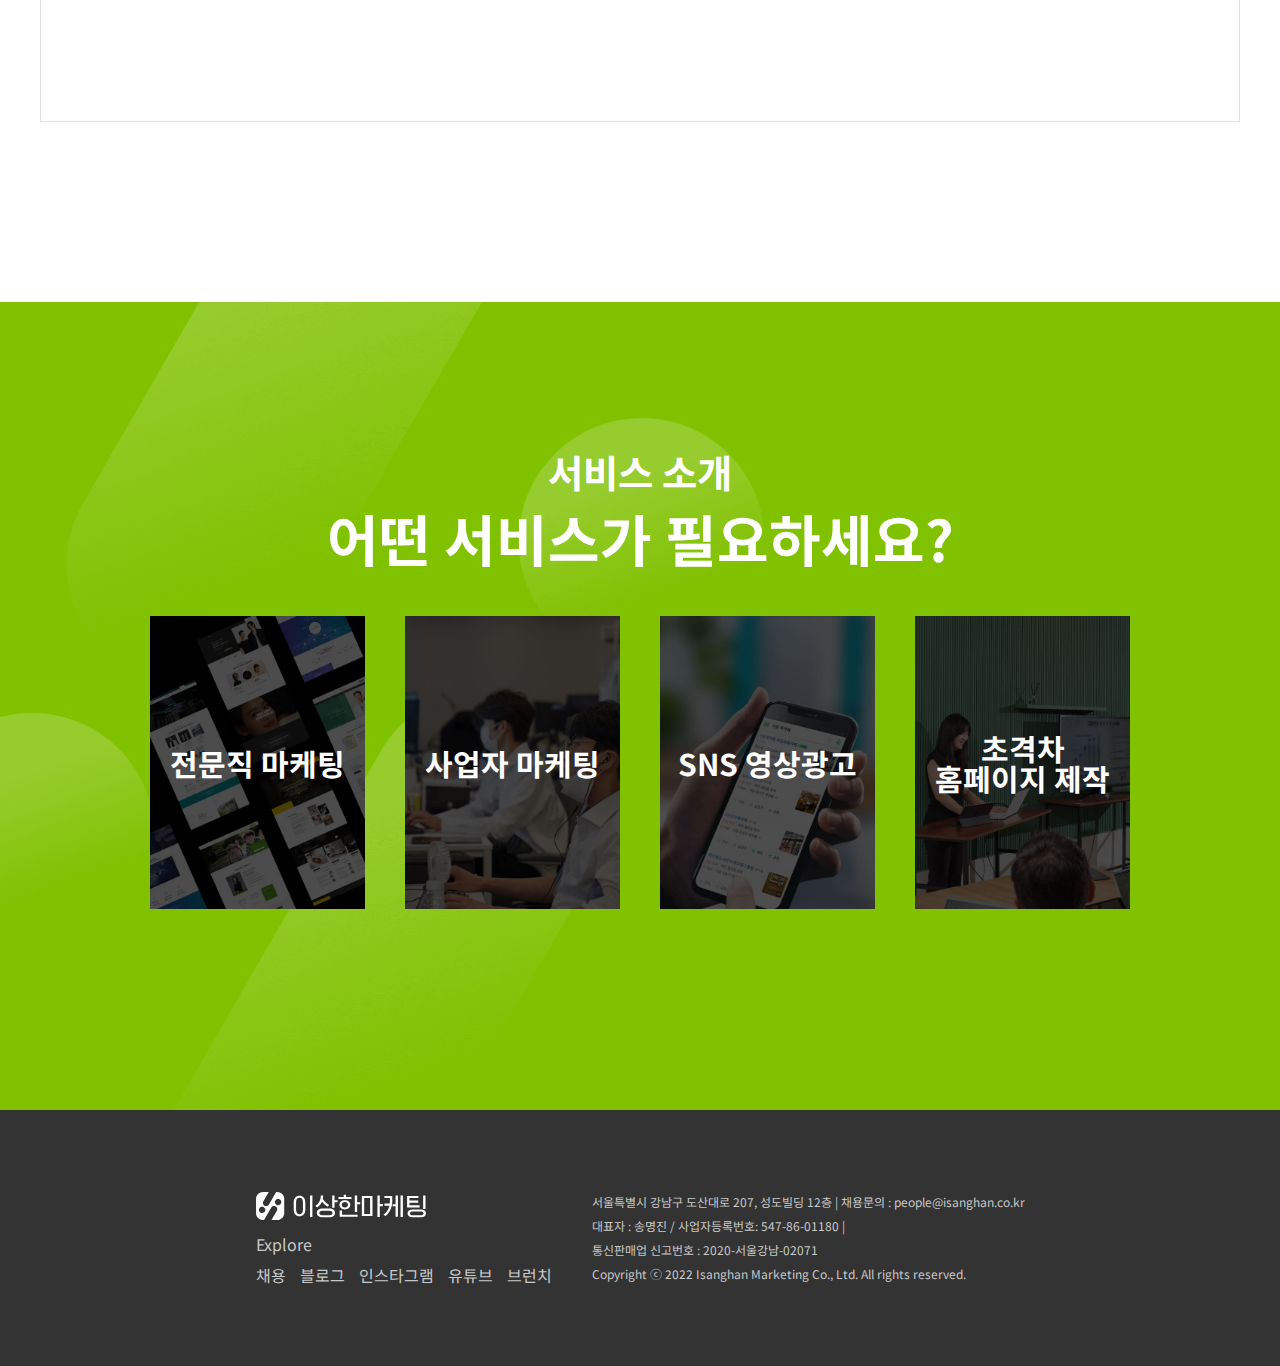
==== commit 57b45bd0: "폰트적용 및 반응형작업" ====
--- a/about.html
+++ b/about.html
@@ -8,7 +8,10 @@
     <link rel="stylesheet" href="css/reset.css">
     <link rel="stylesheet" href="css/common.css">
     <link rel="stylesheet" href="css/style.css">
-
+    <link rel="preconnect" href="https://fonts.googleapis.com">
+    <link rel="preconnect" href="https://fonts.gstatic.com" crossorigin>
+    <link href="https://fonts.googleapis.com/css2?family=Noto+Sans+KR:wght@400;500;700;900&display=swap" rel="stylesheet">
+    
     <script src="https://cdnjs.cloudflare.com/ajax/libs/jquery/3.7.0/jquery.min.js" integrity="sha512-3gJwYpMe3QewGELv8k/BX9vcqhryRdzRMxVfq6ngyWXwo03GFEzjsUm8Q7RZcHPHksttq7/GFoxjCVUjkjvPdw==" crossorigin="anonymous" referrerpolicy="no-referrer"></script>
     <script src="js/custom.js"></script>
     <script src="js/jquery.counterup.min.js"></script>
@@ -96,13 +99,13 @@
                         어느정도 벌이가 좋았기 때문에, 어느 시점부터는 '마케팅 대행사'에 맡기는 것이 좋다고 생각했습니다.<br>
                         <br>
                     </p>
-                    <p><strong> 하지만 그들의 실력에 충격을 받았습니다.</strong><br>
+                    <p><strong class="about-strong"> 하지만 그들의 실력에 충격을 받았습니다.</strong><br>
                         마케팅 대행사를 보면서 답답했습니다.</p>
                 </div>
                 <div class="about-txt-box02">
-                    <p><strong>어떻게 우리 사업도 이해 못 하는 사람이 담당자가 될 수 있을까?</strong></p>
-                        <p>우리 사업에 맞는 마케팅전략을 추천해 주면 돈을 얼마든지 쓸텐데, 왜 제안을 못 하지?</p>
-                        <p> <strong>왜 마케터가 노출량에만 집착할까? 구매로 이어질 수 있는 컨텐츠가 더 중요할텐데...</strong></p>
+                    <p><strong class="about-strong">어떻게 우리 사업도 이해 못 하는 사람이 담당자가 될 수 있을까?</strong></p>
+                        <p>우리 사업에 맞는 마케팅전략을 추천해 주면 돈을 얼마든지 쓸텐데, <strong class="about-strong"> 왜 제안을 못 하지?</strong></p>
+                        <p> <strong class="about-strong">왜 마케터가 노출량에만 집착할까? 구매로 이어질 수 있는 컨텐츠가 더 중요할텐데...</strong></p>
                 </div>
             </div>
       </section>
--- a/css/style.css
+++ b/css/style.css
@@ -1,11 +1,15 @@
 .about-sec{color: #555;}
 
-@import url('https://fonts.googleapis.com/css2?family=Noto+Sans+KR:wght@300;400;500;700;900&display=swap');
+/*@import url('https://fonts.googleapis.com/css2?family=Noto+Sans+KR:wght@300;400;500;700;900&display=swap');*/
+
+@import url('https://fonts.googleapis.com/css2?family=Noto+Sans+KR:wght@900&display=swap');
+
 
 
 html { 
     scroll-behavior: smooth; 
-    font-family: "spoqa", "Malgun Gothic", Dotum, Arial, sans-serif;
+    font-family: 'Noto Sans KR', sans-serif;
+
 
   } 
 /*! sec01*/
@@ -411,6 +415,7 @@
 
 
 @media(max-width: 980px){
+    .about-sec01{position: relative;background-image: url(../img/about-bg02.jpg);background-repeat: no-repeat;background-position: center;background-size: cover;}
     .about-sec01-txt{padding: 0 20px;}
     .about-sec01-txt h2{font-size: 46px;}
     .about-sec01-txt h3{font-size: 20px;}
@@ -428,24 +433,31 @@
 .about-sec02{padding: 180px 0;}
 .about-sec02-tit{position: relative;}
 .about-sec02-tit::before{    content: '';position: absolute;z-index: -1;top: -36px;left: -45px;width: 90px;height: 71px;background: url(../img/about-sec002.svg) no-repeat;background-size: contain;}
-.about-sec02-wrap p {margin-bottom: 30px; font-size: 30px; color: #333; font-weight: 700;}
-.about-sec02-wrap p strong{background-color: transparent;   color: #333; line-height: 1.4; font-size: 36px;}
+.about-sec02-wrap p {margin-bottom: 30px; font-size: 30px; color: #888; font-weight: 500; }
+.about-sec02-wrap p strong{background-color: transparent;   color: #333; line-height: 1.4; font-size: 36px; font-weight: 900;}
 .about-sec02-img{margin:60px 0;}
 .about-txt-box p{font-size: 18px;}
-.about-txt-box02 P{font-size: 18px;}
+.about-txt-box02 P{font-size: 18px; text-decoration: underline;}
+
 .about-txt-box h3{margin-bottom: 30px; font-weight: 700; font-weight: bold;}
-.about-txt-box h3 strong{color: #333;}
-.about-txt-box, .about-txt-box02{color : #555;font-size: 18px;line-height: 1.6;word-break: keep-all;}
+.about-txt-box h3 strong{color: #333; font-size: 24px;}
+
+.about-txt-box, .about-txt-box02{color : #888;font-size: 18px;line-height: 1.6;word-break: keep-all;}
 .about-sec02 strong{font-weight: bold; background-color: transparent; color: #555;}
 
 
 @media(max-width: 980px){
-    .about-sec02-wrap p{font-size: 20px; line-height: 1.4;}
+    .about-sec02-wrap p{font-size: 18px; line-height: 1.5;}
     .about-sec02-wrap p strong{font-size: 28px;}
     .about-sec02-wrap{padding: 0 20px;}
     .about-sec02-img{margin: 30px 0;}
-}
-@media(max-width:768px){
+    .about-txt-box02  p strong, .about-txt-box p strong{ font-size: 18px; color: #888;}
+    .about-txt-box02 p .about-strong{font-weight: 600;color: #888;}
+    .about-sec02-wrap p{font-weight: 400;}
+}
+@media(max-width:768px){
+    .about-sec02-wrap p{margin-bottom: 15px;}
+    .about-sec02-wrap .about-txt-box h3 strong{font-size: 18px;}
     .about-sec02{padding: 80px 0;}
     .about-sec02-wrap p{font-size: 16px; line-height: 1.4;}
     .about-sec02-wrap p strong{font-size: 30px; font-weight:bold}
@@ -453,14 +465,15 @@
     .mb-br{display: none;}
     .about-txt-box h3{margin-bottom: 20px;}
     .about-sec02-wrap p strong, .about-sec02-wrap p{font-size: 14px; color: #555;}
-    .about-sec02-tit > p strong{font-size: 30px;}
+    .about-sec02-tit > p strong{font-size: 30px; text-decoration: underline;}
 }
 
 /*! about sec03*/
 .about-sec03{display: block;position: relative;height: 878px;background: url(../img/about-sec03-img.jpg) no-repeat center;background-size: cover; box-sizing: border-box;}
 
-.about-sec03 p,.about-sec03 h3 {color: #fff; line-height: 1.4;}
-.about-sec03-wrap{max-width: 1240px; width: 100%; margin: 0 auto; display: flex; flex-direction: column; justify-content: center; height: 100%; position: relative;}
+.about-sec03 h3{font-size: 30px}
+.about-sec03 p,.about-sec03 h3 {color: #fff; line-height: 1.4; }
+.about-sec03-wrap{max-width: 1240px; width: 100%; margin: 0 auto; display: flex; flex-direction: column; justify-content: center; height: 100%; position: relative; padding:0 20px;}
 .about-sec03-wrap::before{content: '';position: absolute;z-index: 1;top: -80px;left: -79px;width: 54px;height: 232px;background: url(../img/about-sec03-ico.svg) no-repeat;background-size: contain;}
 .about-sec03 h3  {margin-bottom: 40px;}
 .about-sec03 p {margin-bottom: 30px;}
@@ -473,9 +486,10 @@
 }
 
 /*! about sec04*/
-.about-sec04-wrap h3{margin-bottom: 30px;}
-.about-sec04-wrap p {margin-bottom: 30px; line-height: 1.4; }
-.about-sec04-wrap p strong {font-weight: bold; background-color: transparent; color: #000;}
+.about-sec04-wrap{padding:0 20px;}
+.about-sec04-wrap h3{margin-bottom: 30px; font-size: 30px;}
+.about-sec04-wrap p {margin-bottom: 30px; line-height: 1.5; }
+.about-sec04-wrap p strong {font-weight: bold; background-color: transparent; color: #555;}
 .under-line{text-decoration: underline;}
 
 .about-video-wrap{display: flex; width: 100%; gap: 40px;}
@@ -493,6 +507,11 @@
 
 .about-sec05 {background-color: #80C100; padding: 150px; box-sizing: border-box; color: #fff; position: relative;}
 .about-sec05::before{content: '';position: absolute;z-index: 1;top: 50%;left: 0;transform: translateY(-50%);max-width: 840px;width: 100%;height: 100%;background: url(../img/sec07-bg.png) no-repeat;background-size: contain;}
+@media(max-width:1100px){
+    .about-sec05{padding: 100px;}
+}
+
+
 @media(max-width:900px){
     .about-pdf{flex-direction: column; padding: 40px; align-items: flex-start;}
     .pdf-txt h4{font-size: 18px;}
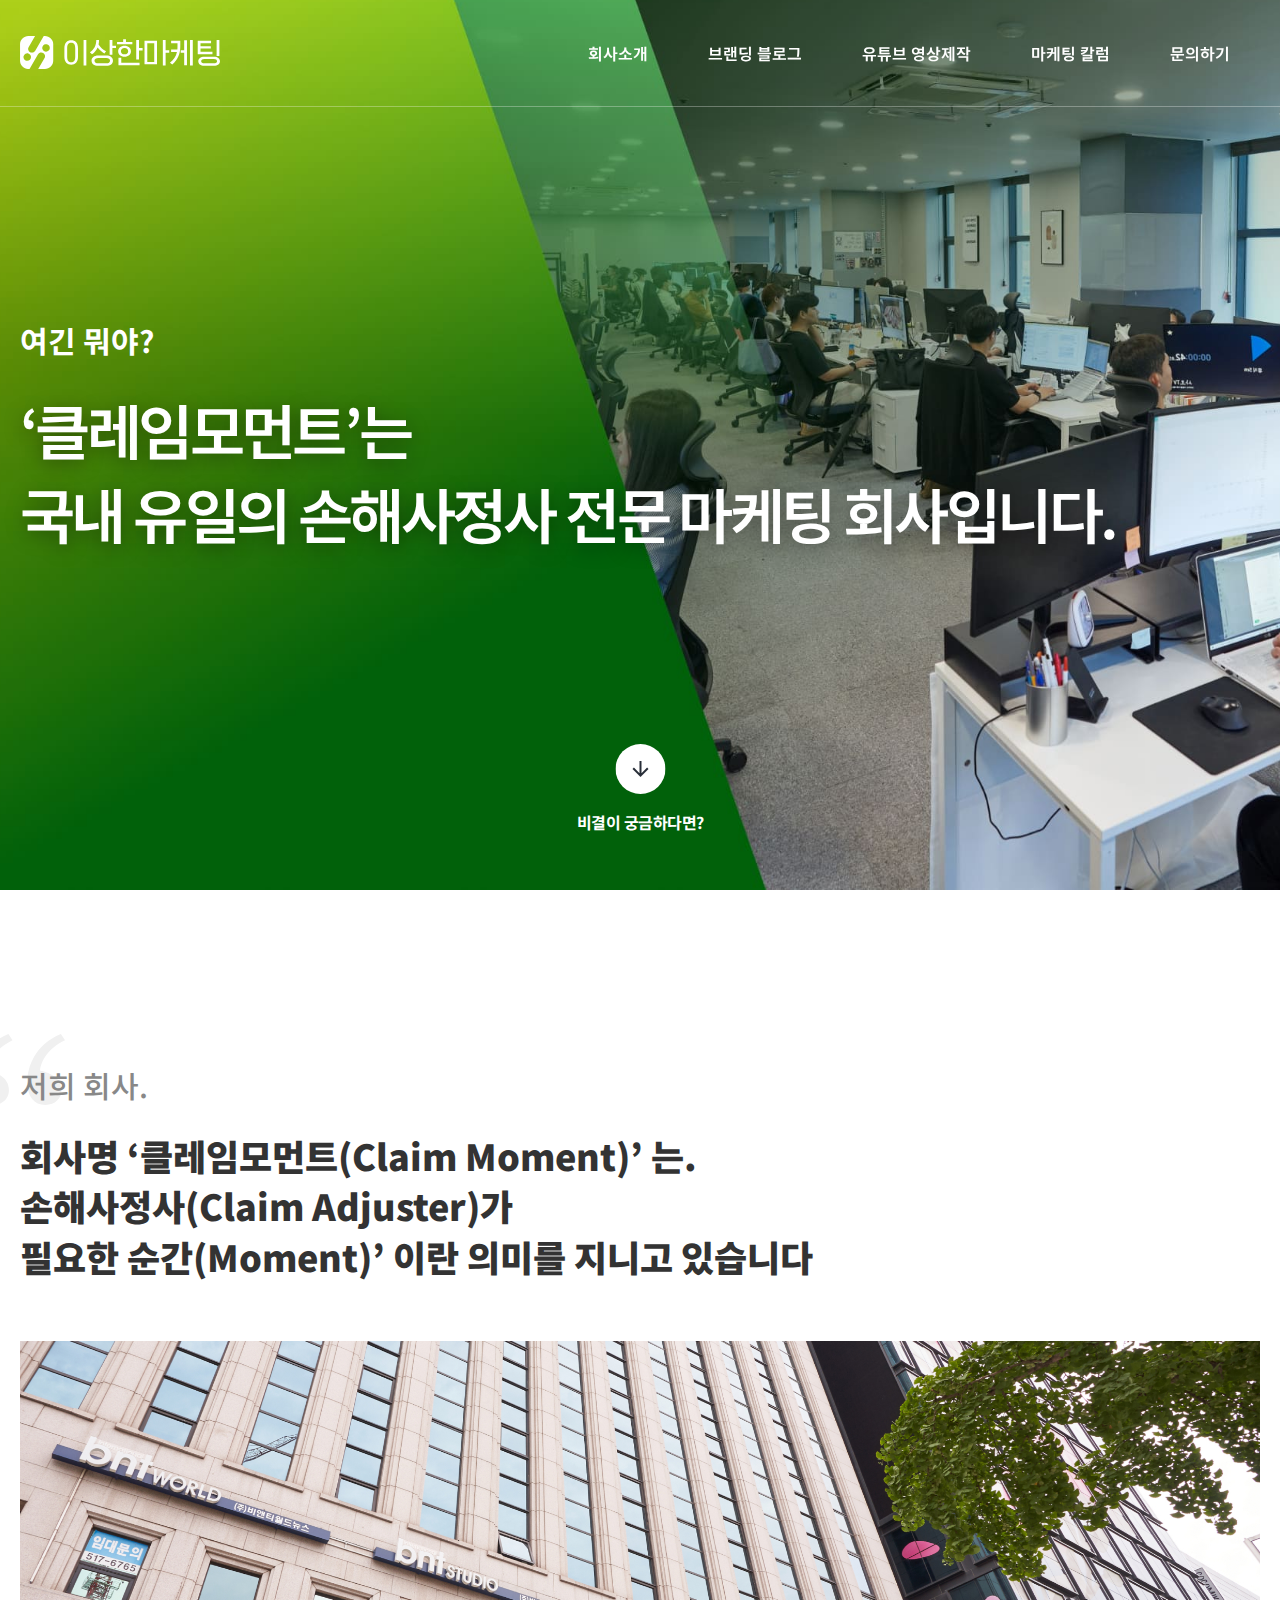
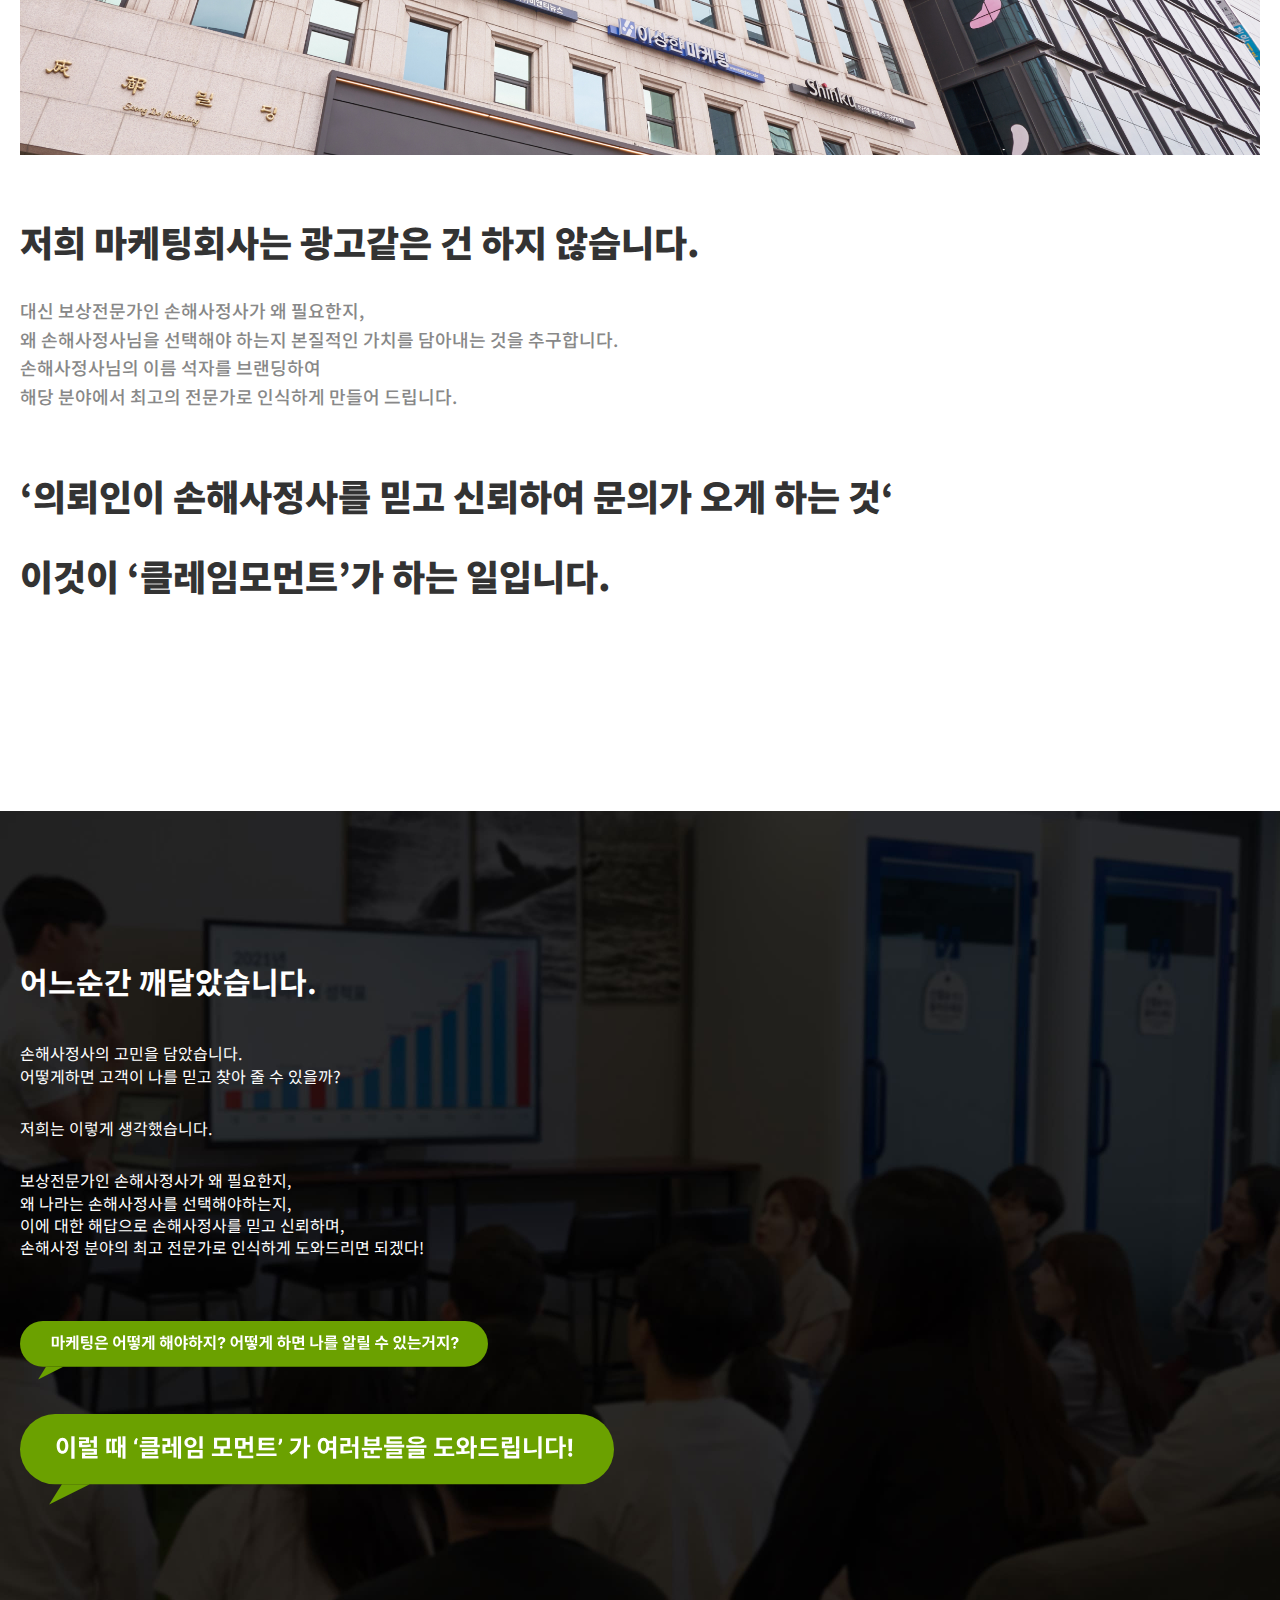
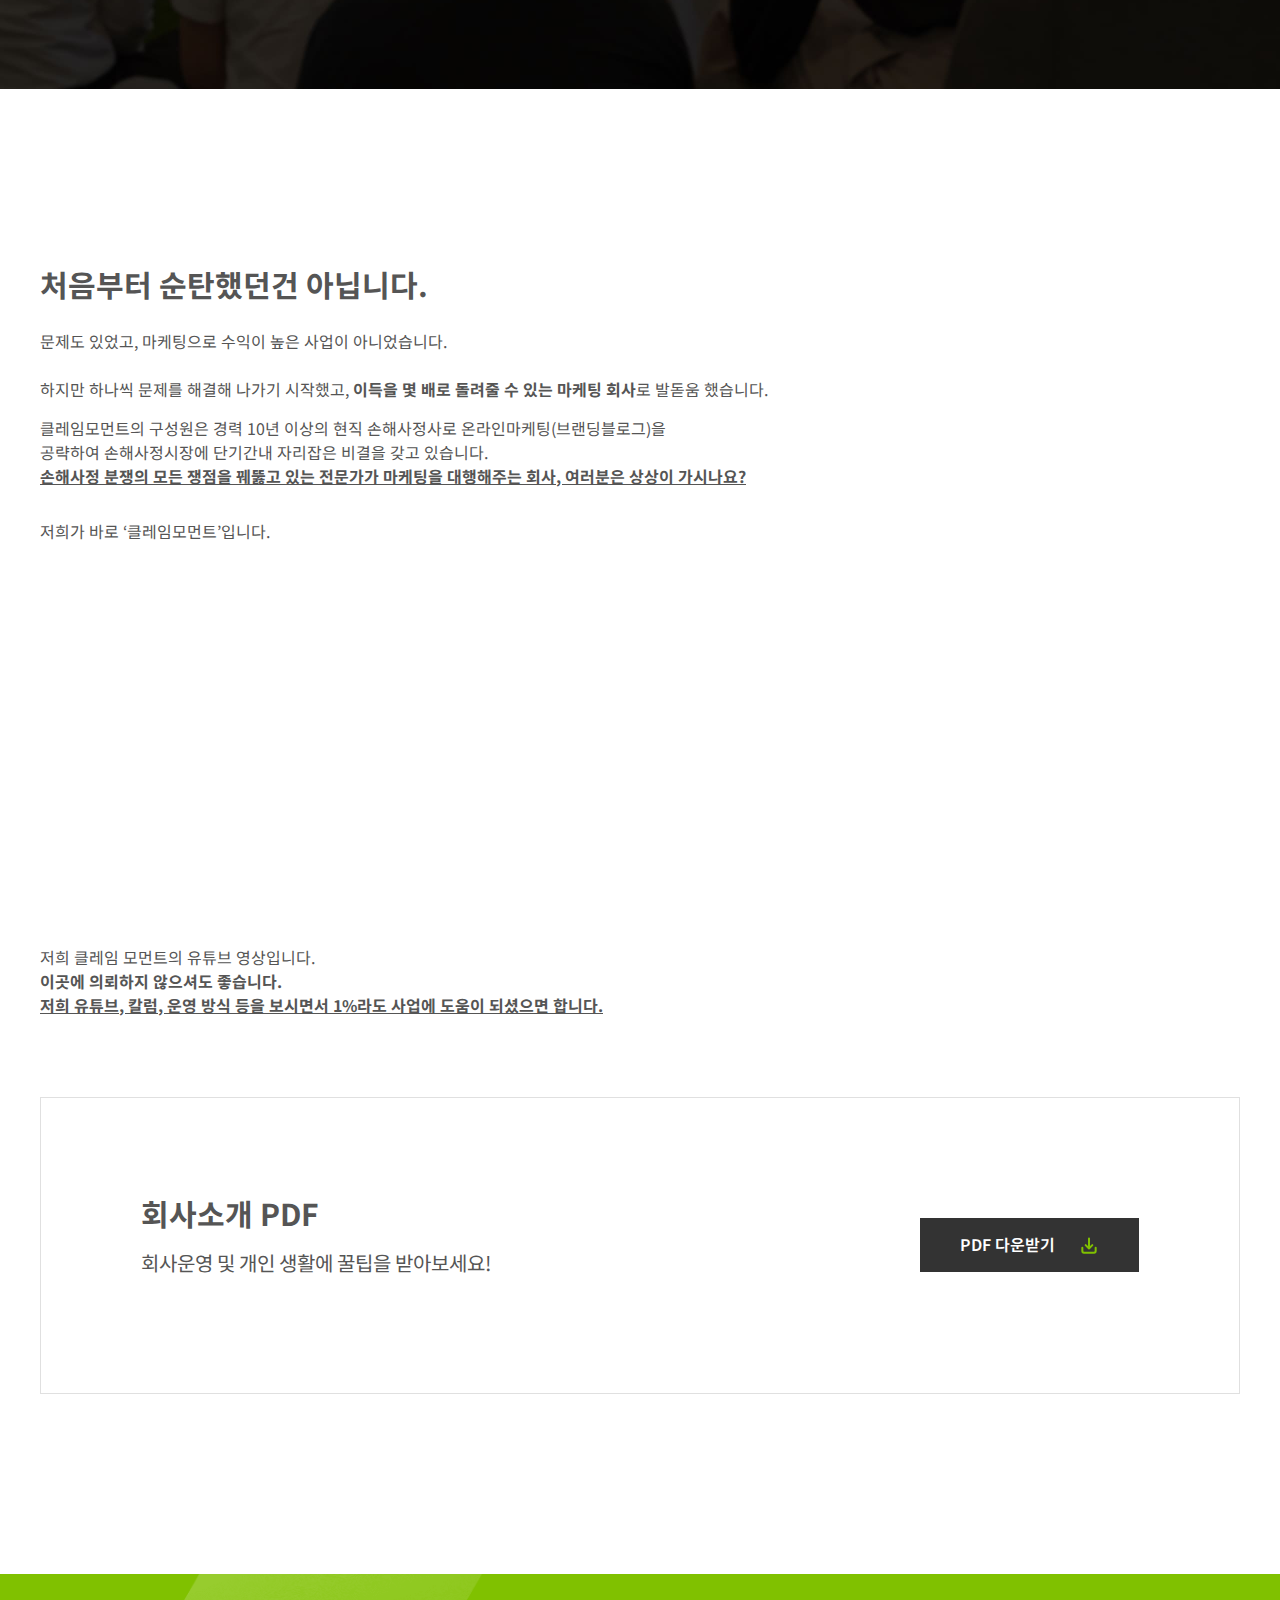
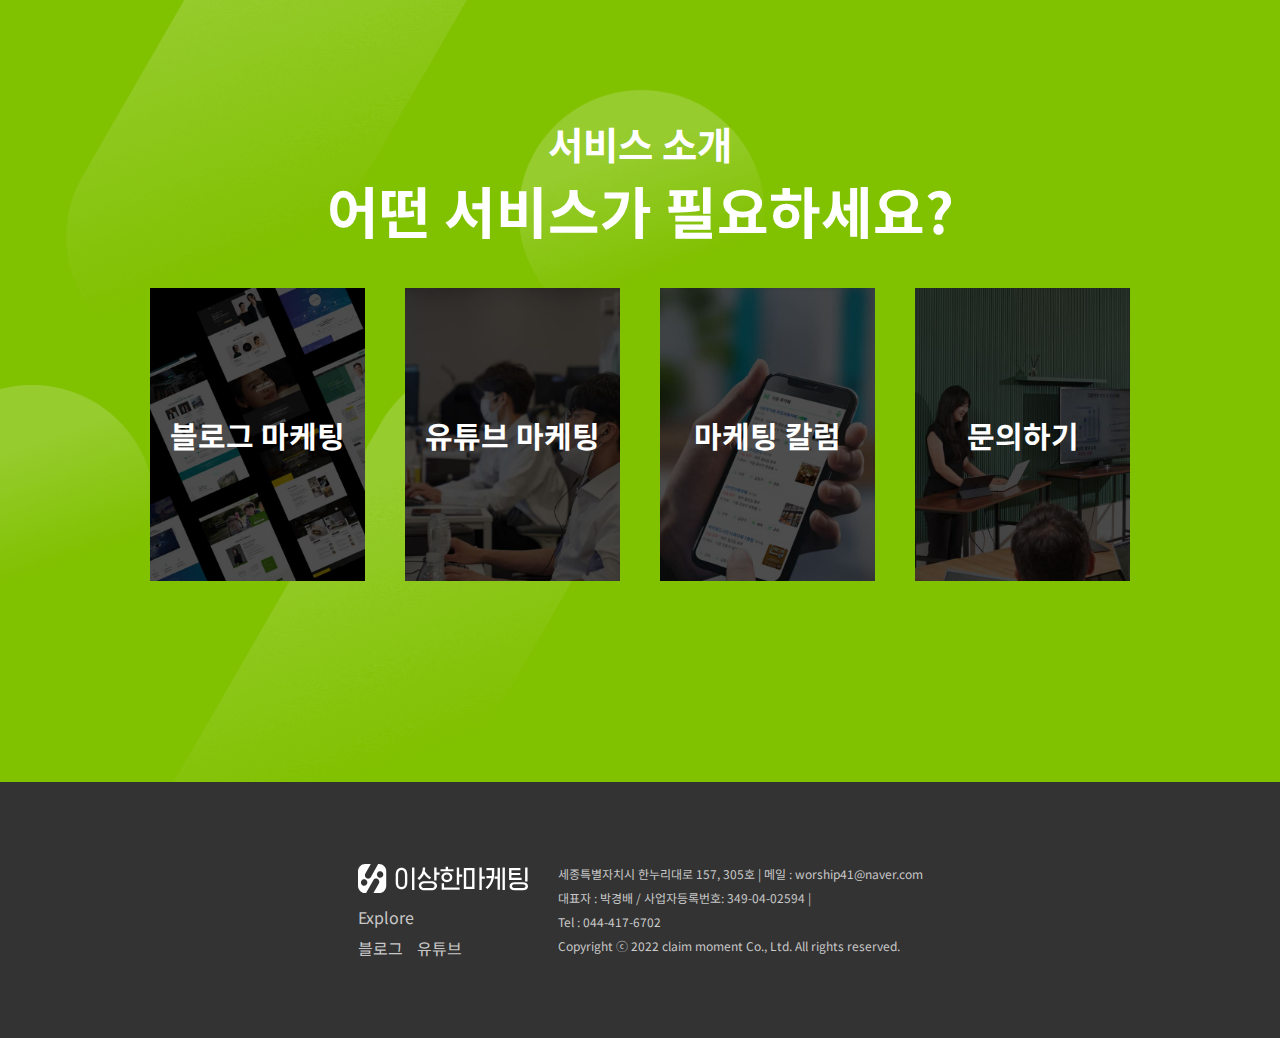
==== commit 70999036: "브랜드-영상촬영 마크업" ====
--- a/about.html
+++ b/about.html
@@ -72,10 +72,10 @@
                 <div class="about-sec01-wrap">
                     <div class="about-sec01-txt">
                         <h3>여긴 뭐야?</h3>
-                        <h2>“어떻게 그렇게 빠르게 <br>
-                            마케팅 회사를 성장시키냐?”
+                        <h2>‘클레임모먼트’는 <br>
+                             국내 유일의 손해사정사 전문 마케팅 회사입니다. 
                         </h2>
-                        <p>이런 질문을 듣곤 합니다</p>
+                        
                     </div>
                     <a class="go-page" href="#about-sec02">비결이 궁금하다면?</a>
                 </div>
@@ -83,89 +83,95 @@
           <section id="about-sec02" class="about-sec02 about-sec">
             <div class="about-sec02-wrap">
                 <div class="about-sec02-tit">
-                <p>저는 이렇게 답합니다.</p>
-                <p> <strong>"마케팅 회사를 찾는 사업자들의 마음을 너무 잘 압니다. <br>
-                        저도 클라이언트와 똑같은 입장이었던 적이 있기 때문입니다"
+                     
+                <p>저희 회사.</p>
+                <p> <strong>회사명 ‘클레임모먼트(Claim Moment)’ 는. <br>
+                    손해사정사(Claim Adjuster)가 <br> 필요한 순간(Moment)’ 이란 의미를 지니고 있습니다
                 </strong></p>
             </div>
                 <div class="about-sec02-img">
                     <img src="img/about-sec02-img.jpg" alt="">
                 </div>
                 <div class="about-txt-box">
-                    <h3> <strong> 잠시 제 옛날 이야기를 해볼까 합니다. </strong></h3>
-                    <p>저는 5년 전까지, 월 5천만원 정도 버는 사업자였습니다. <br>
-                        아트라상이라는 사업을 운영하고 있었습니다. 저희의 기술력은 최고라 생각했고,<br>
-                        그 전까지는 제가 직접 블로그 마케팅을 했습니다.<br>
-                        어느정도 벌이가 좋았기 때문에, 어느 시점부터는 '마케팅 대행사'에 맡기는 것이 좋다고 생각했습니다.<br>
+                    <p> <strong> 저희 마케팅회사는 광고같은 건 하지 않습니다. </strong></p>
+                    <p>대신 보상전문가인 손해사정사가 왜 필요한지,  <br>
+                        왜 손해사정사님을 선택해야 하는지 본질적인 가치를 담아내는 것을 추구합니다.<br>
+                        손해사정사님의 이름 석자를 브랜딩하여 <br>
+                        해당 분야에서 최고의 전문가로 인식하게 만들어 드립니다.<br>
                         <br>
                     </p>
-                    <p><strong class="about-strong"> 하지만 그들의 실력에 충격을 받았습니다.</strong><br>
-                        마케팅 대행사를 보면서 답답했습니다.</p>
-                </div>
-                <div class="about-txt-box02">
+                    <p><strong class="about-strong mr-bot"> ‘의뢰인이 손해사정사를 믿고 신뢰하여 문의가 오게 하는 것‘</strong></p>
+                    <p><strong class="about-strong mr-bot"> 이것이 ‘클레임모먼트’가 하는 일입니다.</strong></p>
+                         
+                </div>
+                <!-- <div class="about-txt-box02">
                     <p><strong class="about-strong">어떻게 우리 사업도 이해 못 하는 사람이 담당자가 될 수 있을까?</strong></p>
                         <p>우리 사업에 맞는 마케팅전략을 추천해 주면 돈을 얼마든지 쓸텐데, <strong class="about-strong"> 왜 제안을 못 하지?</strong></p>
                         <p> <strong class="about-strong">왜 마케터가 노출량에만 집착할까? 구매로 이어질 수 있는 컨텐츠가 더 중요할텐데...</strong></p>
-                </div>
+                </div> -->
             </div>
       </section>
       <section class="about-sec03 about-sec">
         <div class="about-sec03-wrap">
         <h3>어느순간 깨달았습니다.</h3>
-        <p>온라인마케팅 대행사의 연봉은 매우 낮았습니다. <br>
-            담당자가 사업자인 저보다 마케팅을 잘 할 확률이 없었습니다.</p>
+        <p>손해사정사의 고민을 담았습니다. <br>
+            어떻게하면 고객이 나를 믿고 찾아 줄 수 있을까?</p>
            
-        <p>이렇게 생각했습니다.</p>
+        <p>저희는 이렇게 생각했습니다.</p>
         
-        <p>각 사업에 맞는 맞춤형 마케팅을 하는 온라인 마케팅 회사가 있었으면 좋겠다는게<br>
-            저의 바람이었습니다.<br>
-            이뿐만 아니라 불편한 점이 많았습니다.</p>
+        <p>보상전문가인 손해사정사가 왜 필요한지,<br>
+            왜 나라는 손해사정사를 선택해야하는지,<br>
+            이에 대한 해답으로 손해사정사를 믿고 신뢰하며,<br>  
+            손해사정 분야의 최고 전문가로 인식하게 도와드리면 되겠다!
+        </p>
             <br>
-        <p>그 당시 웹사이트 제작 회사를 찾는게 너무 어려웠고,
-            저가형의 효율 좋은 영상 제작을 하는 회사도 찾기 어려웠습니다.</p>
+        <!-- <p>그 당시 웹사이트 제작 회사를 찾는게 너무 어려웠고,
+            저가형의 효율 좋은 영상 제작을 하는 회사도 찾기 어려웠습니다.</p> -->
             <br>
             <p class="background-txt background-txt01">
-                <img src="img/about-background-txt02.png" alt="">
+                <img src="img/about-background-txt01.svg" alt="">
             </p>
             <p class="background-txt background-txt02">
-                <img src="img/about-background-txt01.png" alt="">
+                <img src="img/about-background-txt02.svg" alt="">
             </p>
             
         </div>
       </section>
       <section class="about-sec04 about-sec">
         <div class="about-sec04-wrap">
-            <h3>2018년, 처음부터 순탄했던건 아닙니다.</h3>
-            <p>인사 문제도 있었고, 마케팅 대행만으로 순수익이 높은 사업이 아니었습니다. <br>
+            <h3>처음부터 순탄했던건 아닙니다.</h3>
+            <p>문제도 있었고, 마케팅으로 수익이 높은 사업이 아니었습니다. <br>
                 <br>
-                하지만 하나씩 문제를 해결해 나가기 시작했고, <strong>이득을 몇 배로 돌려줄 수 있는 마케팅 회사</strong>로 발돋움 했습니다.</p>
+                하지만 하나씩 문제를 해결해 나가기 시작했고, <strong>이득을 몇 배로 돌려줄 수 있는 마케팅 회사</strong>로 발돋움 했습니다.
+            </p>
+            
+            <p>클레임모먼트의 구성원은 경력 10년 이상의 현직 손해사정사로 온라인마케팅(브랜딩블로그)을 <br>
+                공략하여 손해사정시장에 단기간내 자리잡은 비결을 갖고 있습니다.<br>
+                <strong class="under-line">손해사정 분쟁의 모든 쟁점을 꿰뚫고 있는 전문가가 마케팅을 대행해주는 회사, 여러분은 상상이 가시나요? </strong></p>
                 <br>
-            <p>결정적인 이유는 <strong>자청</strong>이라는 <strong>유튜브 채널</strong>을 <strong>운영</strong>했고, 이를 본 <strong>20대 수많은 젊은 인재들이 이상한마케팅에 지원을 했습니다.</strong><br>
-                <strong class="under-line">그 덕분에 그 어떤 마케팅 회사보다 인재들을 끌어모을 수 있었습니다.</strong></p>
-                <br>
-            <p>이들은 입사 2년이면 대기업 10년차 연봉 대우를 받을만큼 성장을 크게 하는 사람들입니다.<br>
-                이들이 종종 야근을 하는데, 그 이유는 회사에서 입지가 좁아져서가 아닙니다.<br>
-                <strong>클라이언트에 대한 책임감 단 하나 때문에 야근을 하는 사람들입니다.</strong></p>
-                <br>
-            <p>자랑스러운 저희 구성원들입니다.</p>
+
+
+                
+            <p>저희가 바로 ‘클레임모먼트’입니다. </p>
             <div class="about-video-wrap">
                 <div class="video-box">
-                    <iframe src="https://www.youtube.com/embed/klLyPuxAlac" title="YouTube video player" frameborder="0" allow="accelerometer; autoplay; clipboard-write; encrypted-media; gyroscope; picture-in-picture; web-share" allowfullscreen></iframe>
+                    <iframe  src="https://www.youtube.com/embed/9i1tfieNu4s" title="YouTube video player" frameborder="0" allow="accelerometer; autoplay; clipboard-write; encrypted-media; gyroscope; picture-in-picture; web-share" allowfullscreen></iframe>
+                    
                 </div>
                 <div class="video-box">
-                    <iframe  src="https://www.youtube.com/embed/xeg_IF3ufAE" title="YouTube video player" frameborder="0" allow="accelerometer; autoplay; clipboard-write; encrypted-media; gyroscope; picture-in-picture; web-share" allowfullscreen></iframe>
+                    <iframe  src="https://www.youtube.com/embed/QGWWMpQiJT0" title="YouTube video player" frameborder="0" allow="accelerometer; autoplay; clipboard-write; encrypted-media; gyroscope; picture-in-picture; web-share" allowfullscreen></iframe>
                 </div>
                 
             </div>
             <div class="video-txt">
-                <p>갑자기 식구 자랑을 해버렸네요. 이상한마케팅에 오신 것을 환영합니다. <br>
+                <p>저희 클레임 모먼트의 유튜브 영상입니다. <br>
                     <strong> 이곳에 의뢰하지 않으셔도 좋습니다.</strong><br>
                     <strong class="under-line">저희 유튜브, 칼럼, 운영 방식 등을 보시면서 1%라도 사업에 도움이 되셨으면 합니다. </strong></p>
             </div>
             <div class="about-pdf">
                 <div class="pdf-txt">
-                    <h4>직원관리 PDF</h4>
-                    <p>직원관리에 애를 먹는 대표님은 꼭 봐주세요!</p>
+                    <h4>회사소개 PDF</h4>
+                    <p>회사운영 및 개인 생활에 꿀팁을 받아보세요!</p>
                 </div>
                 <div class="pdf-file">
                     <a href="#">PDF 다운받기</a>
@@ -185,7 +191,7 @@
                                     <img src="img/sec07-item01.jpg" alt="">
                                 </div>
                                <div class="pic-txt">
-                                <strong>전문직 마케팅</strong>
+                                <strong>블로그 마케팅</strong>
                                 <p>효과 없으면 환불하는 이상한 곳,<br>
                                     <strong>국내 1위 전문직 마케팅 회사</strong>
                                 </p>
@@ -200,8 +206,8 @@
                                     <img src="img/sec07-item02.jpg" alt="">
                                 </div>
                                <div class="pic-txt">
-                                <strong>사업자 마케팅</strong>
-                                <p><strong>성공사례</strong>가 셀 수 없이 많네요. <br>
+                                <strong>유튜브 마케팅</strong>
+                                <p><strong>저희 유튜브</strong>에서 확인해보세요 <br>
                                     보여드릴까요?
                                 </p>
                                </div>
@@ -215,9 +221,9 @@
                                     <img src="img/sec07-item03.jpg" alt="">
                                 </div>
                                <div class="pic-txt">
-                                <strong>SNS 영상광고</strong>
-                                <p>초저가·초고효율의 30초 <br>
-                                    영상광고 제작
+                                <strong>마케팅 칼럼</strong>
+                                <p>실제 마케팅 사례를  <br>
+                                    확인해보세요
                                 </p>
                                </div>
                             </div>
@@ -230,7 +236,7 @@
                                     <img src="img/sec07-item04.jpg" alt="">
                                 </div>
                                <div class="pic-txt">
-                                <strong>초격차 <br>홈페이지 제작</strong>
+                                <strong>문의하기</strong>
                                 <p>효과 없으면 환불하는 이상한 곳,<br>
                                     <strong>국내 1위 전문직 마케팅 회사</strong>
                                 </p>
@@ -255,11 +261,10 @@
                                 <p>Explore</p>
 
                                 <div class="link">
-                                    <a href="#">채용</a>
-                                    <a href="#" target="_blank" title="새창">블로그</a>
-                                    <a href="#" target="_blank" title="새창">인스타그램</a>
-                                    <a href="#" target="_blank" title="새창">유튜브</a>
-                                    <a href="#" target="_blank" title="새창">브런치</a>
+                                    
+                                    <a href="https://blog.naver.com/rudqo9510" target="_blank" title="새창">블로그</a>
+                                    <a href="https://www.youtube.com/@chakhansonsa" target="_blank" title="새창">유튜브</a>
+
                                 </div>
                             </li>
                         </ul>
@@ -269,11 +274,9 @@
     
                     <address>
                         <span>
-                        서울특별시 강남구 도산대로 207, 성도빌딩 12층 | 채용문의 : people@isanghan.co.kr<br>대표자 : 송명진 / 사업자등록번호: 547-86-01180 |<br class="mo-br">통신판매업 신고번호 : 2020-서울강남-02071
-                        <br><span>  Copyright ⓒ 2022 Isanghan Marketing Co., Ltd. All rights reserved.</span>
+                            세종특별자치시 한누리대로 157, 305호 | 메일 : worship41@naver.com<br>대표자 : 박경배 / 사업자등록번호: 349-04-02594 |<br class="mo-br">Tel : 044-417-6702
+                            <br><span>  Copyright ⓒ 2022 claim moment  Co., Ltd. All rights reserved.</span>
                     </span></address>
-    
-    
                 </div>
             </footer>
         </div>
--- a/css/common.css
+++ b/css/common.css
@@ -1,4 +1,4 @@
-.container{overflow: hidden;}
+.container{overflow: hidden; position: relative;}
 /*! header*/
 .header{ position: fixed; top: 0; left: 0; width: 100%; color: #FFF; transition: all .3s ease;    border-bottom: 1px solid rgba(255,255,255,0.3); padding: 30px 0; z-index: 111;}    
 .header-wrap{display: flex; justify-content: space-between; align-items: center; max-width: 1240px ; margin: 0 auto;}
@@ -28,6 +28,7 @@
 
 .header-wrap.on .logo-white{display: none;}
 .header-wrap.on .logo-black{display: block; position: relative; z-index: 1111;}
+.mr-bot{margin-bottom: 20px;}
 @media(max-width:1240px){
 
 }
@@ -51,3 +52,4 @@
 
 }
 
+
--- a/css/style.css
+++ b/css/style.css
@@ -14,7 +14,7 @@
   } 
 /*! sec01*/
 .sec01 {height: 100vh; overflow: hidden;}
-.sec-visual{height: 100%;}
+.sec-visual{height: 100%; position: relative;}
 .sec-visual-vid{position: relative;}
 .sec-visual-vid video{width: 100%; }
 .sec-visual-bg{position: absolute; left: 0; top: 0; width: 100%; height: 100%; background-color: rgba(0,0,0,0.7);}
@@ -359,17 +359,88 @@
     .inquiry-box{padding: 100px 20px; box-sizing: border-box; font-size: 14px;}
 }
 
+
+/*! brand marketing*/
+.brand-bg{background-image: url(../img/brand-visual.png) !important;}
+.brand-section01,.brand-section04{padding: 180px 0; max-width: 1200px; margin: 0 auto; width: 100%;}
+.brand-section01 h2,.brand-section01 h3{color: #333; margin: 20px 0;}
+.brand-section01 p{color: #555; font-size: 22px; margin: 30px 0;}
+.brand01-txt{position: relative;padding-bottom: 50px;}
+.brand01-txt::before{content: '';position: absolute;z-index: -1;top: -36px;left: -45px;width: 90px;height: 71px;background: url(../img/about-sec002.svg) no-repeat;background-size: contain;}
+.brand02-txt h5, .brand04-tit h5, .brand04-txt h5 {margin-bottom: 30px; color: #1758C3; font-weight: 800; font-size: 20px;}
+.brand04-txt{text-align: center; color: #333; margin: 60px 0;}
+.brand-review-list{display: grid ; grid-template-columns: repeat(2,1fr); gap: 40px;} 
+.brand-review-item{border-radius: 20px; margin-bottom: 40px;}
+.brand-review-item img{border-radius: 20px;}
+.review-pic{box-shadow: 0px 4px 20px rgba(136,136,136,.3); border-radius: 20px;}
+.brand-review-item p{display: block;position: relative;padding-left: 43px;margin-bottom: 18px;color: #333;font-size: 18px;font-weight: 400; width: 70%; line-height: 24px; font-weight: 500;}
+.brand-review-item p::before{content: '';position: absolute;z-index: 1;left: 0;top: 50%;width: 28px;height: 28px;border-radius: 50%;background-color: #1758C3;background-image: url(../img/review-ico.svg);background-repeat: no-repeat;background-position: center;transform: translateY(-50%);}
+.brand04-tit{text-align: center; padding: 50px 0;}
+.marketing-tit{margin: 50px 0;}
+.brand-blog-item{margin: 50px 0;}
+.brand-blog-item p{text-align: left; font-size: 24px; font-weight: 600; color: #333; margin: 20px 0;}
+.brand-blog-item img{border-radius: 18px; box-shadow: 0px 4px 20px rgba(136,136,136,.3);}
+.brand-section02{padding: 80px 0;}
+.brand02-wrap {text-align: center; max-width: 1240px; width: 100%; margin: 0 auto;}
+.brand-section02{background-color: #f4f4f4;}
+.brand02-txt > h1{font-size: 32px; line-height: 52px; margin: 40px 0;}
+.brand02-title p{font-style: italic; font-size: 28px; font-weight: bold; background-color: #fff; display: inline-block; padding:40px ; border-radius: 20px;}
+.brand02-send{margin: 40px 0;}
+.brand02-send a{display: inline-block; padding: 20px 80px; background-color: #1758C3; color: #fff; border-radius: 100px; font-weight: bold;}
+.brand02-title span{display: inline-block; margin: 30px ; font-weight: 500; font-size: 20px;} 
+.brand-dis{color: #333; font-weight: bold; padding: 30px 0;}
+
+
+
+/*! youube  */
+.youtube-bg{background-image: url(../img/youtube-bg.png) !important;}
+.youtube-sec03-wrap, .youtube-sec01{max-width: 1240px; margin: 0 auto; width: 100%; padding: 180px 0;}
+.youtube-sec01-tit h1{font-size:40px; color: #333; text-align: center; margin:40px; line-height: 1.4;}
+.youtube-sec01-tit p {text-align: center; font-size: 24px; font-weight: 500;line-height: 1.4;}
+.youtube-sec01-vid{margin: 50px 0;;}
+.youtube-sec02{padding: 0;}
+.youtube-sec02-wrap h1{font-size: 32px;  margin: 50px 0; text-align: center;}
+.youtube-sec02-vid01 iframe{width: 100%; height: 500px;}
+.youtube-sec02-vid02{ display: flex; gap: 40px;}
+.youtube-sec02-vid02-01 ,.youtube-sec02-vid02-02{width: 50%; margin-top: 30px;}
+.youtube-sec02-vid02-01 iframe,.youtube-sec02-vid02-02 iframe{width: 100%; height: 300px;}
+.youtube-sec03{background-color: #f4f4f4;}
+.youtube-sec03-wrap strong{background-color: #DC1322 !important;}
+
+.youtube-sec03-tit h5, .youtube-sec03-tit h3{text-align: center;}
+.youtube-sec03-txt01 {font-size: 24px; font-weight: 800; color: #DC1322;}
+.youtube-sec03-tit p {margin-top: 40px; line-height: 1.4; font-size: 20px;} 
+.sec03-item-tit{margin-top: 0 !important;}
+.youtube-sec03-tiem{ 
+    position: relative;
+    
+    margin: 0 15px;
+    padding: 60px 40px;
+    border-radius: 20px;
+    box-shadow: 0 4px 20px rgba(136,136,136,.3);
+    word-break: keep-all;
+    background: #fff;
+}
+
+
+.youtube-sec03-item-box span{margin: 20px 0; display: block;}
+
+
+
 /*! column  */
 .column-wrap{background-color: #EDEDED; padding: 100px 0;}
 .column-box{max-width: 1240px; width: 100%; margin: 0 auto;}
 .column-list{display: flex; gap: 30px; flex-wrap: wrap;}
+.column-item-img img{border-radius: 8px 8px 0px 0px;}
 .column-item{width: 23%; background-color: #fff;}
-.column-item-txt{padding: 15px ;}
-.column-item-txt h3{font-size: 24px; color: #333;}
-.column-item-txt h3 + p{margin: 10px 0;}
-.column-item-txt h3 + p + P {font-size: 14px; }
+.column-item-txt{padding: 15px ; background: rgb(38, 42, 53);border-radius: 0px 0px 8px 8px; margin-top:-2px;}
+.column-item-txt h3{font-size: 24px; color: #fff;}
+.column-item-txt h3 + p{margin: 20px 0; }
+.column-item-txt h3 + p{color: #fff;}
+.column-item-txt h3 + p + p {font-size: 14px;color: rgb(177, 181, 194);}
 .column-item a{width: 100%;}
-.marketing-tit{margin: 50px 0;}
+    
+
 
 
 @media(max-width:1200px){
@@ -488,7 +559,7 @@
 /*! about sec04*/
 .about-sec04-wrap{padding:0 20px;}
 .about-sec04-wrap h3{margin-bottom: 30px; font-size: 30px;}
-.about-sec04-wrap p {margin-bottom: 30px; line-height: 1.5; }
+.about-sec04-wrap p {margin-bottom: 15px; line-height: 1.5; }
 .about-sec04-wrap p strong {font-weight: bold; background-color: transparent; color: #555;}
 .under-line{text-decoration: underline;}
 
@@ -507,6 +578,11 @@
 
 .about-sec05 {background-color: #80C100; padding: 150px; box-sizing: border-box; color: #fff; position: relative;}
 .about-sec05::before{content: '';position: absolute;z-index: 1;top: 50%;left: 0;transform: translateY(-50%);max-width: 840px;width: 100%;height: 100%;background: url(../img/sec07-bg.png) no-repeat;background-size: contain;}
+
+
+
+
+
 @media(max-width:1100px){
     .about-sec05{padding: 100px;}
 }
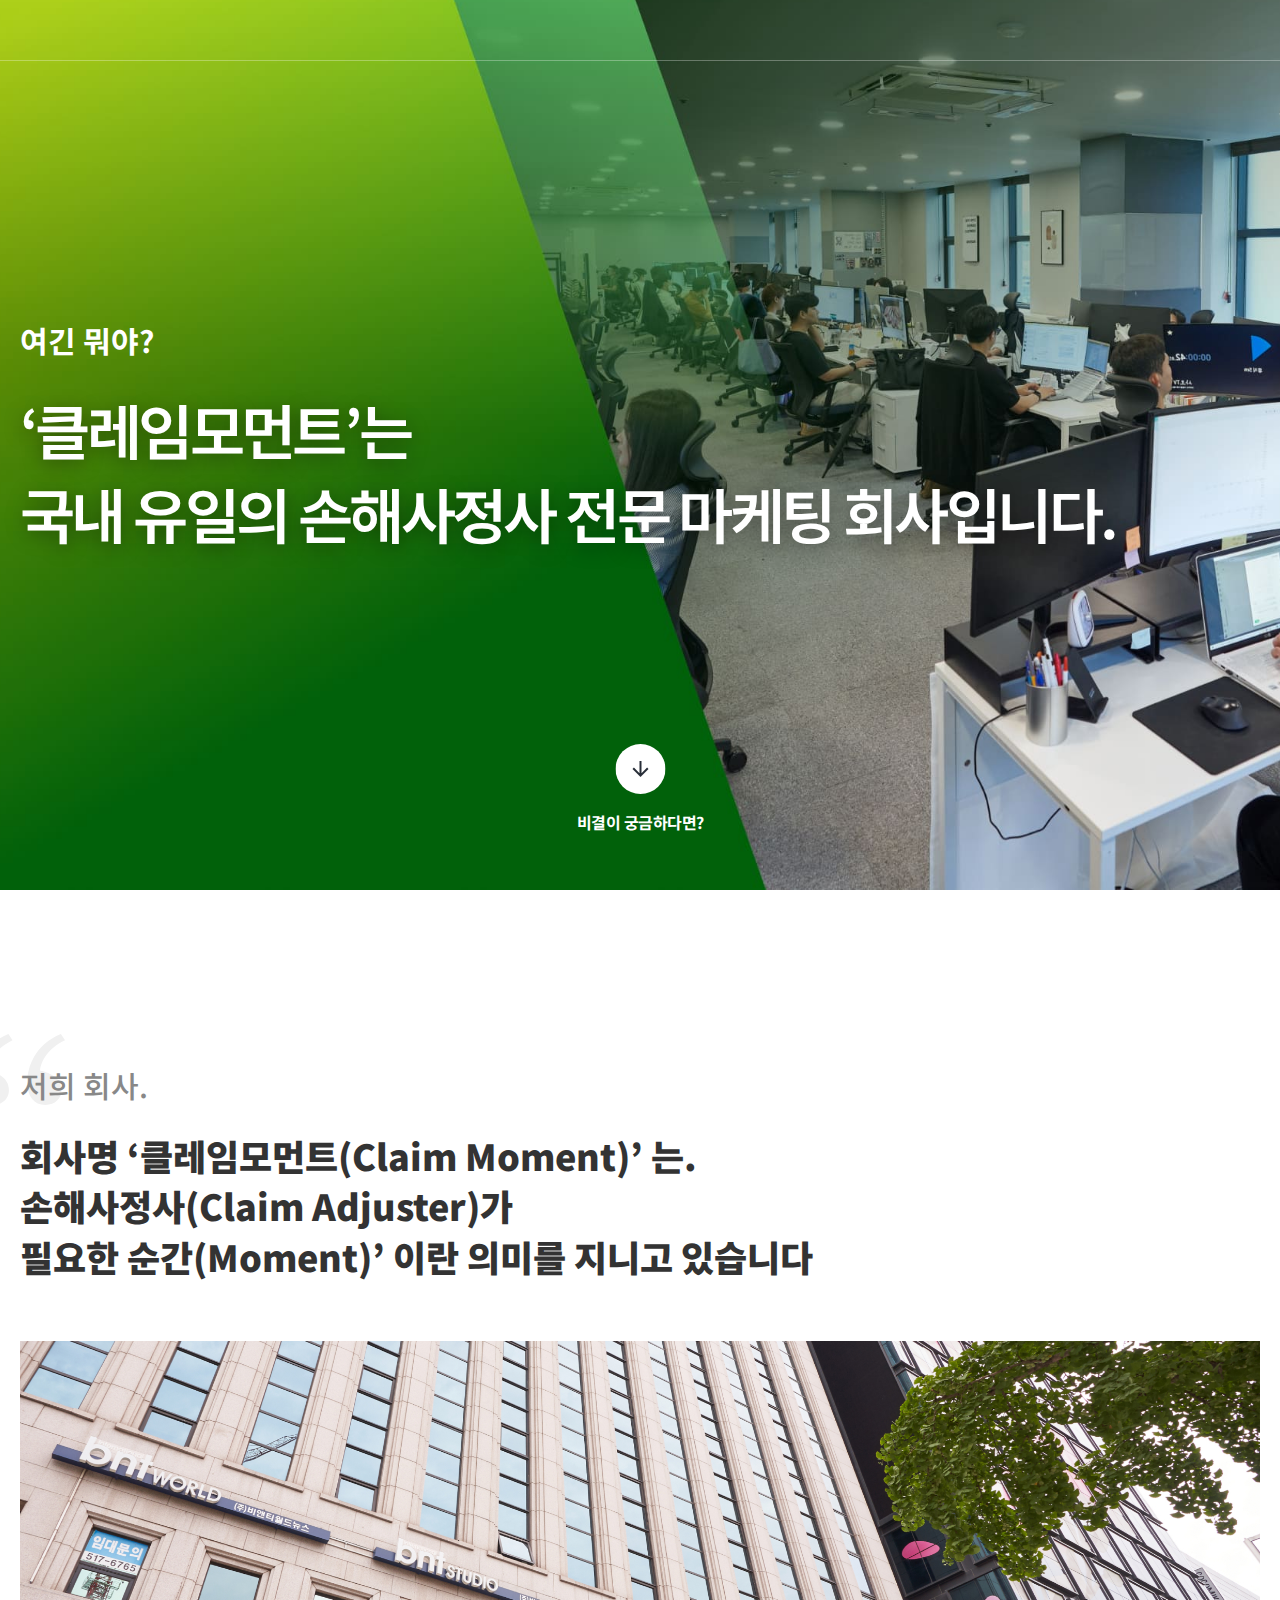
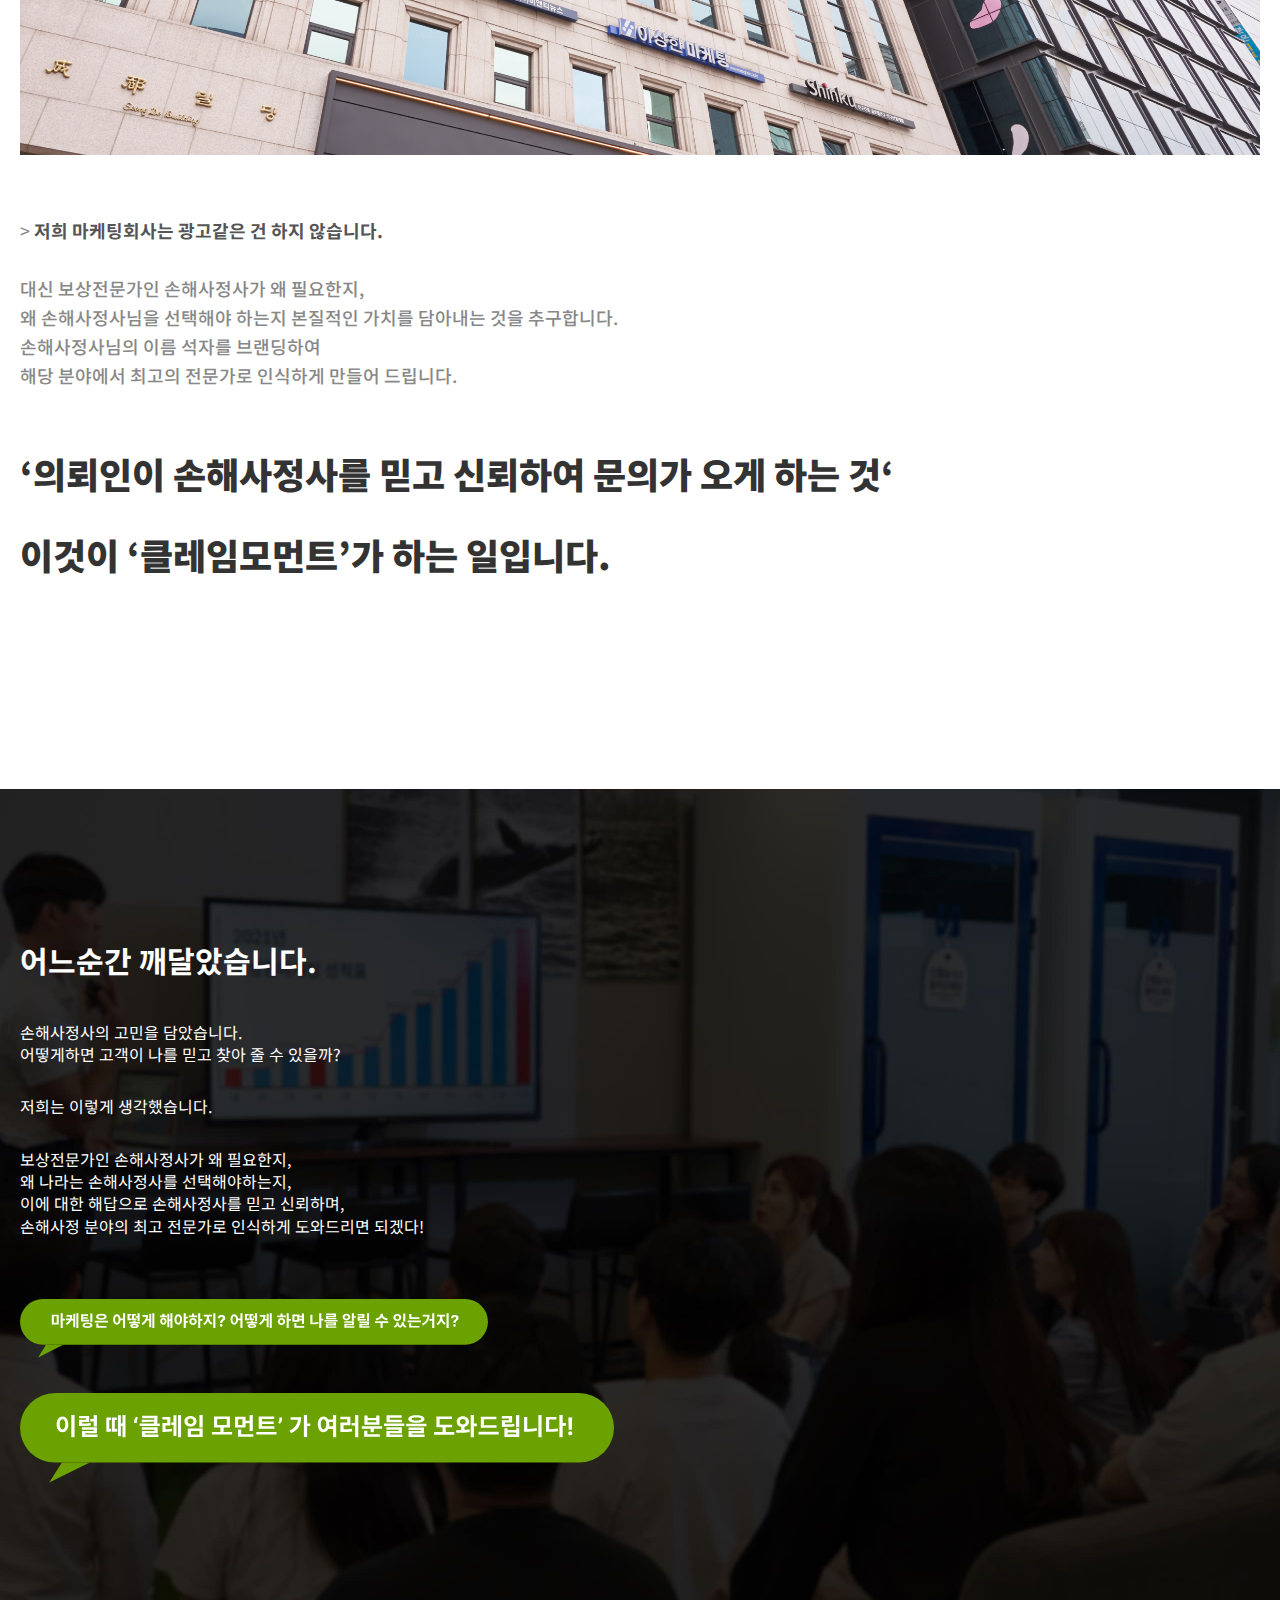
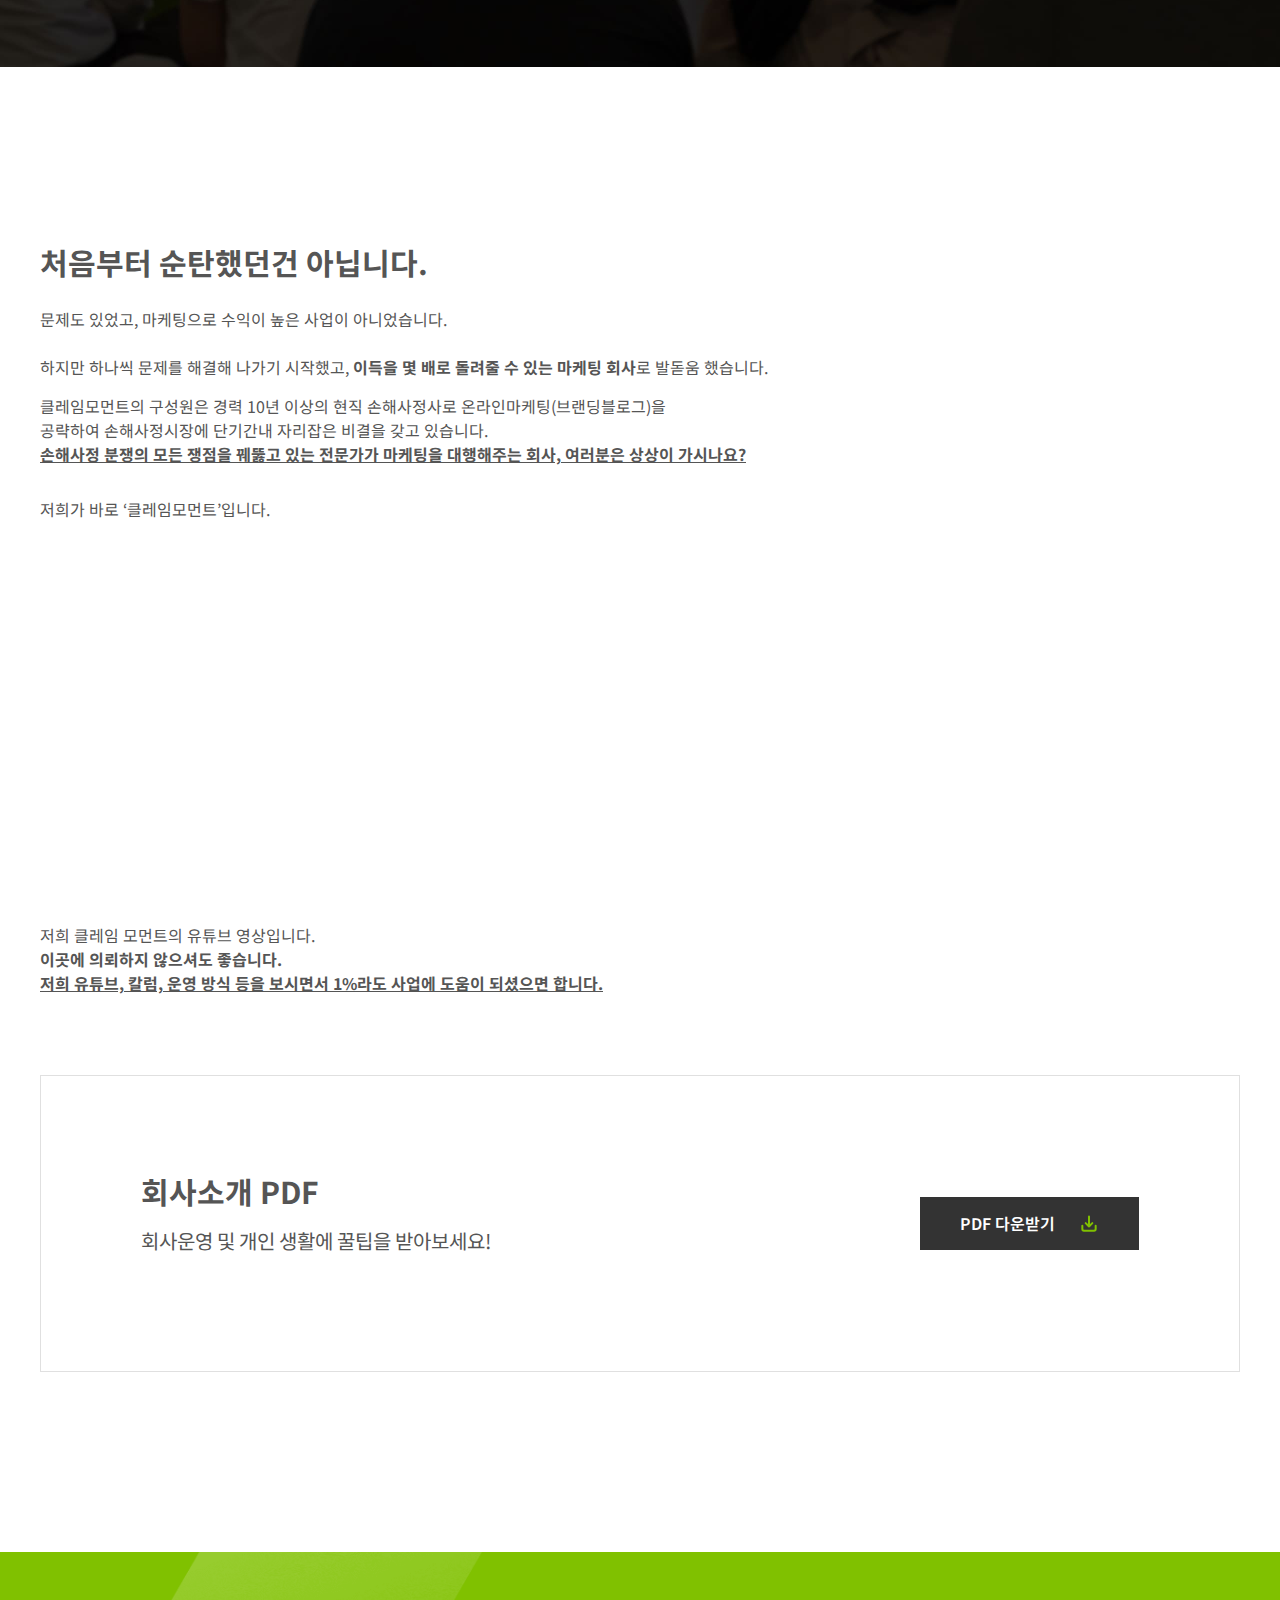
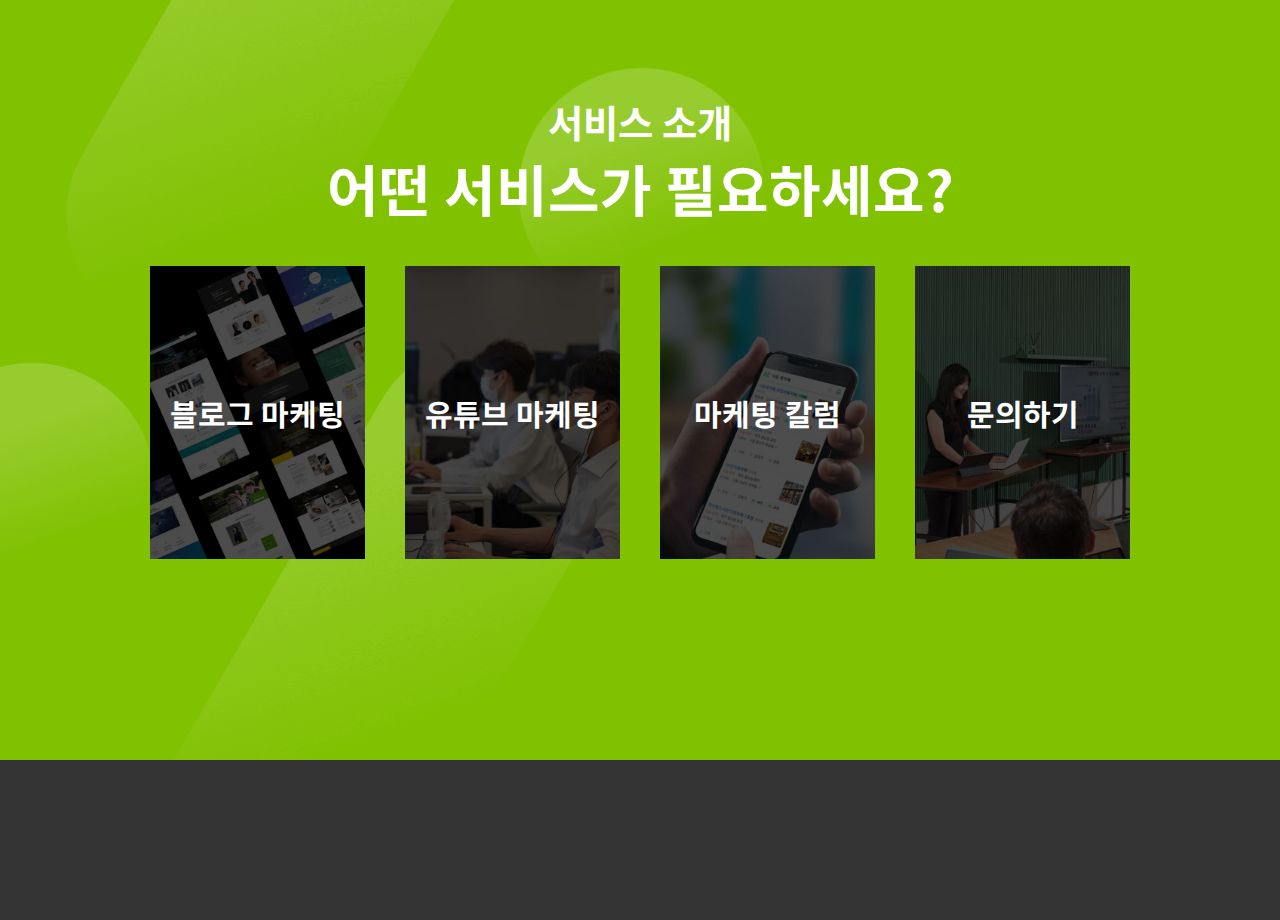
==== commit 3e803e72: "반응형 및 wow 적용" ====
--- a/about.html
+++ b/about.html
@@ -11,7 +11,7 @@
     <link rel="preconnect" href="https://fonts.googleapis.com">
     <link rel="preconnect" href="https://fonts.gstatic.com" crossorigin>
     <link href="https://fonts.googleapis.com/css2?family=Noto+Sans+KR:wght@400;500;700;900&display=swap" rel="stylesheet">
-    
+    <link rel="stylesheet" href="css/animate.css">
     <script src="https://cdnjs.cloudflare.com/ajax/libs/jquery/3.7.0/jquery.min.js" integrity="sha512-3gJwYpMe3QewGELv8k/BX9vcqhryRdzRMxVfq6ngyWXwo03GFEzjsUm8Q7RZcHPHksttq7/GFoxjCVUjkjvPdw==" crossorigin="anonymous" referrerpolicy="no-referrer"></script>
     <script src="js/custom.js"></script>
     <script src="js/jquery.counterup.min.js"></script>
@@ -28,51 +28,13 @@
 <body>
     <div class="main scroll-container">
         <div class="container">
-            <header class="header">
-                <div class="header-wrap">
-                    <div class="header-logo">
-                        <div class="logo">
-                            <a href="index.html">
-                                <a href="index.html">
-                                    <img class="logo-white" src="img/logo.svg" alt="">
-                                    <img class="logo-black" src="img/logo-black.svg" alt="">
-                                </a>
-                            </a>
-                        </div>
-                    </div>
-                    <nav class="nav">
-                        <div class="mb-menu">
-                            <img class="menu-ico01 menu-ico" src="img/menu-ico01.png" alt="">
-                            <img class="menu-ico02 menu-ico" src="img/menu-ico02.png" alt="">
-                        </div>
-                        <ul class="header-list">
-                            <li class="header-item">
-                                <a href="about.html">회사소개</a>
-                            </li>
-                            <li class="header-item">
-                                <a href="brand.html">브랜딩 블로그</a>
-                            </li>
-                            <li class="header-item">
-                                <a href="youtube.html">유튜브 영상제작</a>
-                            </li>
-                            <li class="header-item">
-                                <a href="column.html">마케팅 칼럼</a>
-                            </li>
-                            <li class="header-item">
-                                <a href="inquiry.html">문의하기</a>
-                            </li>
-                        </ul>
-                    </nav>
-                    
-                    
-                </div>
-                
-            </header>
+            <header class="header" id="header"></header>
+            
           <section class="about-sec01 about-sec">
                 <div class="about-sec01-wrap">
                     <div class="about-sec01-txt">
-                        <h3>여긴 뭐야?</h3>
-                        <h2>‘클레임모먼트’는 <br>
+                        <h3 class="wow fadeInUp" >여긴 뭐야?</h3>
+                        <h2 class="wow fadeInUp" >‘클레임모먼트’는 <br>
                              국내 유일의 손해사정사 전문 마케팅 회사입니다. 
                         </h2>
                         
@@ -84,8 +46,8 @@
             <div class="about-sec02-wrap">
                 <div class="about-sec02-tit">
                      
-                <p>저희 회사.</p>
-                <p> <strong>회사명 ‘클레임모먼트(Claim Moment)’ 는. <br>
+                <p  class="wow fadeInUp"data-wow-delay="0.5">저희 회사.</p>
+                <p class="wow fadeInUp"data-wow-delay="1"> <strong>회사명 ‘클레임모먼트(Claim Moment)’ 는. <br>
                     손해사정사(Claim Adjuster)가 <br> 필요한 순간(Moment)’ 이란 의미를 지니고 있습니다
                 </strong></p>
             </div>
@@ -93,15 +55,15 @@
                     <img src="img/about-sec02-img.jpg" alt="">
                 </div>
                 <div class="about-txt-box">
-                    <p> <strong> 저희 마케팅회사는 광고같은 건 하지 않습니다. </strong></p>
-                    <p>대신 보상전문가인 손해사정사가 왜 필요한지,  <br>
+                    <p class="wow fadeInUp"data-wow-delay="0.5"></p>> <strong> 저희 마케팅회사는 광고같은 건 하지 않습니다. </strong></p>
+                    <p class="wow fadeInUp"data-wow-delay="1">대신 보상전문가인 손해사정사가 왜 필요한지,  <br>
                         왜 손해사정사님을 선택해야 하는지 본질적인 가치를 담아내는 것을 추구합니다.<br>
                         손해사정사님의 이름 석자를 브랜딩하여 <br>
                         해당 분야에서 최고의 전문가로 인식하게 만들어 드립니다.<br>
                         <br>
                     </p>
-                    <p><strong class="about-strong mr-bot"> ‘의뢰인이 손해사정사를 믿고 신뢰하여 문의가 오게 하는 것‘</strong></p>
-                    <p><strong class="about-strong mr-bot"> 이것이 ‘클레임모먼트’가 하는 일입니다.</strong></p>
+                    <p><strong class="about-strong mr-bot wow fadeInUp"data-wow-delay="1"> ‘의뢰인이 손해사정사를 믿고 신뢰하여 문의가 오게 하는 것‘</strong></p>
+                    <p><strong class="about-strong mr-bot wow fadeInUp"data-wow-delay="1"> 이것이 ‘클레임모먼트’가 하는 일입니다.</strong></p>
                          
                 </div>
                 <!-- <div class="about-txt-box02">
@@ -113,13 +75,13 @@
       </section>
       <section class="about-sec03 about-sec">
         <div class="about-sec03-wrap">
-        <h3>어느순간 깨달았습니다.</h3>
-        <p>손해사정사의 고민을 담았습니다. <br>
+        <h3 class="wow fadeInUp"data-wow-delay="0.6">어느순간 깨달았습니다.</h3>
+        <p class="wow fadeInUp"data-wow-delay="1">손해사정사의 고민을 담았습니다. <br>
             어떻게하면 고객이 나를 믿고 찾아 줄 수 있을까?</p>
            
-        <p>저희는 이렇게 생각했습니다.</p>
+        <p class="wow fadeInUp"data-wow-delay="1.4">저희는 이렇게 생각했습니다.</p>
         
-        <p>보상전문가인 손해사정사가 왜 필요한지,<br>
+        <p class="wow fadeInUp"data-wow-delay="1.8">보상전문가인 손해사정사가 왜 필요한지,<br>
             왜 나라는 손해사정사를 선택해야하는지,<br>
             이에 대한 해답으로 손해사정사를 믿고 신뢰하며,<br>  
             손해사정 분야의 최고 전문가로 인식하게 도와드리면 되겠다!
@@ -128,10 +90,10 @@
         <!-- <p>그 당시 웹사이트 제작 회사를 찾는게 너무 어려웠고,
             저가형의 효율 좋은 영상 제작을 하는 회사도 찾기 어려웠습니다.</p> -->
             <br>
-            <p class="background-txt background-txt01">
+            <p class="background-txt background-txt01 wow fadeInUp"data-wow-delay="2">
                 <img src="img/about-background-txt01.svg" alt="">
             </p>
-            <p class="background-txt background-txt02">
+            <p class="background-txt background-txt02 wow fadeInUp"data-wow-delay="2">
                 <img src="img/about-background-txt02.svg" alt="">
             </p>
             
@@ -139,15 +101,15 @@
       </section>
       <section class="about-sec04 about-sec">
         <div class="about-sec04-wrap">
-            <h3>처음부터 순탄했던건 아닙니다.</h3>
-            <p>문제도 있었고, 마케팅으로 수익이 높은 사업이 아니었습니다. <br>
+            <h3 class="wow fadeInUp"data-wow-delay="1"> 처음부터 순탄했던건 아닙니다.</h3>
+            <p class="wow fadeInUp"data-wow-delay="1.5">문제도 있었고, 마케팅으로 수익이 높은 사업이 아니었습니다. <br>
                 <br>
                 하지만 하나씩 문제를 해결해 나가기 시작했고, <strong>이득을 몇 배로 돌려줄 수 있는 마케팅 회사</strong>로 발돋움 했습니다.
             </p>
             
-            <p>클레임모먼트의 구성원은 경력 10년 이상의 현직 손해사정사로 온라인마케팅(브랜딩블로그)을 <br>
+            <p class="wow fadeInUp"data-wow-delay="2">클레임모먼트의 구성원은 경력 10년 이상의 현직 손해사정사로 온라인마케팅(브랜딩블로그)을 <br>
                 공략하여 손해사정시장에 단기간내 자리잡은 비결을 갖고 있습니다.<br>
-                <strong class="under-line">손해사정 분쟁의 모든 쟁점을 꿰뚫고 있는 전문가가 마케팅을 대행해주는 회사, 여러분은 상상이 가시나요? </strong></p>
+                <strong class="under-line wow fadeInUp"data-wow-delay="2">손해사정 분쟁의 모든 쟁점을 꿰뚫고 있는 전문가가 마케팅을 대행해주는 회사, 여러분은 상상이 가시나요? </strong></p>
                 <br>
 
 
@@ -180,7 +142,7 @@
         </div>
       </section>
       <section class="about-sec05 about-sec">
-            <div class="sec07-wrap">
+            <div class="sec07-wrap wow fadeInUp"data-wow-delay="2">
                 <h3>서비스 소개</h3>
                 <h1>어떤 서비스가 필요하세요?</h1>
                 <ul class="sec07-list">
@@ -250,35 +212,17 @@
             
       </section>
 
-            <footer class="footer">
-                <div class="wrapper">
-                    <div class="foot_info">
-                        <p class="btm_logo"><img src="img/logo.svg" alt="이상한마케팅"></p>
-                        <!--<p class="talk">“그 땐 몰랐죠. <br>클릭 한번으로 이렇게 높아질 줄.” <br>- 매출 </p>-->
-                        <div class="foot_link">
-                        <ul>
-                            <li>
-                                <p>Explore</p>
-
-                                <div class="link">
-                                    
-                                    <a href="https://blog.naver.com/rudqo9510" target="_blank" title="새창">블로그</a>
-                                    <a href="https://www.youtube.com/@chakhansonsa" target="_blank" title="새창">유튜브</a>
-
-                                </div>
-                            </li>
-                        </ul>
-                        </div>
-                    </div>
-    
-    
-                    <address>
-                        <span>
-                            세종특별자치시 한누리대로 157, 305호 | 메일 : worship41@naver.com<br>대표자 : 박경배 / 사업자등록번호: 349-04-02594 |<br class="mo-br">Tel : 044-417-6702
-                            <br><span>  Copyright ⓒ 2022 claim moment  Co., Ltd. All rights reserved.</span>
-                    </span></address>
-                </div>
-            </footer>
+      <footer class="footer" id="footer"></footer>
+           
+
+      <script type="text/javascript">
+
+          $(document).ready(function(){
+              $("#header").load("load/header.html");
+              $("#footer").load("load/footer.html");
+          });
+      
+      </script>
         </div>
     </div>
 </body>
--- a/css/style.css
+++ b/css/style.css
@@ -348,15 +348,20 @@
 .inquiry-wrap{padding: 100px 0;}
 .sub-sec01{padding: 200px;text-align: center;background-image: url(../img/column-bg.jpg);background-repeat: no-repeat;background-position: center;background-size: cover;}
 .sub-sec01 h2{color: #fff; font-size: 32px;}
-.inquiry-box{max-width: 1240px; width: 100%; margin: 0 auto; background-color: #F0F0F0; padding: 50px 0; color:#555 ; text-align: center; font-weight: 700;}
-
-.inquiry-box p {line-height: 20px;}
+.inquiry-box{max-width: 1240px; width: 100%; margin: 0 auto;  padding: 50px 0; color:#555 ; text-align: center; font-weight: 700; padding-left: 30px; background: #fff; border-radius: 0 10px 10px 0 ; padding-left: 20px;}
+
+.inquiry-box p {line-height: 20px; text-align: left; margin: 30px 0; line-height: 1.5;}
+.inquiry-box h3{text-align: left;}
 .inquiry-box strong{font-weight: 900; background-color: transparent; color: #555;}
-@media(max-width:1200px){
-    
-}
-@media(max-width:768px){
-    .inquiry-box{padding: 100px 20px; box-sizing: border-box; font-size: 14px;}
+.inquiry-con{max-width: 1200px; margin: 0 auto; width: 100%; display: flex; padding: 30px; background-color: #F0F0F0; border-radius: 10px; box-sizing: border-box;}
+.mail-img img{border-radius: 10px 0 0 10px;}
+@media(max-width:1200px){
+    
+}
+@media(max-width:768px){
+    .mail-img img{border-radius: 10px 10px 0 0;}
+    .inquiry-con{flex-direction: column;}
+    .inquiry-box{padding: 30px 20px; box-sizing: border-box; font-size: 14px; margin-left: 0; border-radius: 0 0 10px 10px;}
 }
 
 
@@ -390,6 +395,27 @@
 .brand02-title span{display: inline-block; margin: 30px ; font-weight: 500; font-size: 20px;} 
 .brand-dis{color: #333; font-weight: bold; padding: 30px 0;}
 
+@media(max-width:1200px){
+    
+}
+@media(max-width:768px){
+    .brand01-txt{padding: 0 20px;}
+    .brand-section01 p{font-size: 14px;}
+    .brand02-wrap{padding: 0 20px; box-sizing: border-box;}
+    .brand02-txt > h1{font-size: 20px;line-height: 1.56;}
+    .brand02-title p{font-size: 18px; line-height: 1.5;}
+    .brand02-title span{font-size: 18px; margin: 20px 0;}
+    .brand02-send{margin: 15px 0;}
+    .brand02-send a{font-size: 14px; padding: 10px 40px;}
+    .brand-dis{line-height: 1.5;}
+    .brand-section04{padding: 100px 20px; box-sizing: border-box; }
+    .brand-section04 .brand04-txt h1{font-size: 28px;}
+    .brand-section04 .brand04-txt h5{font-size: 20px;}
+    .brand-review-list{grid-template-columns: repeat(1,1fr); gap: 20px;}
+    .brand-review-item p{margin:15px 0; width: 100%; padding: 0; font-size: 15px;}
+    .brand-review-item p::before{display: none;}
+    .brand-blog-item p{font-size: 16px;}
+}
 
 
 /*! youube  */
@@ -399,6 +425,7 @@
 .youtube-sec01-tit p {text-align: center; font-size: 24px; font-weight: 500;line-height: 1.4;}
 .youtube-sec01-vid{margin: 50px 0;;}
 .youtube-sec02{padding: 0;}
+.youtube-sec02-wrap{max-width: 1240px; margin: 0 auto; width: 100%; padding-bottom: 180px;}
 .youtube-sec02-wrap h1{font-size: 32px;  margin: 50px 0; text-align: center;}
 .youtube-sec02-vid01 iframe{width: 100%; height: 500px;}
 .youtube-sec02-vid02{ display: flex; gap: 40px;}
@@ -409,24 +436,13 @@
 
 .youtube-sec03-tit h5, .youtube-sec03-tit h3{text-align: center;}
 .youtube-sec03-txt01 {font-size: 24px; font-weight: 800; color: #DC1322;}
-.youtube-sec03-tit p {margin-top: 40px; line-height: 1.4; font-size: 20px;} 
+.youtube-sec03-tit p {margin-top: 40px; line-height: 1.4; font-size: 18px;} 
 .sec03-item-tit{margin-top: 0 !important;}
-.youtube-sec03-tiem{ 
-    position: relative;
-    
-    margin: 0 15px;
-    padding: 60px 40px;
-    border-radius: 20px;
-    box-shadow: 0 4px 20px rgba(136,136,136,.3);
-    word-break: keep-all;
-    background: #fff;
-}
-
-
+.youtube-sec03-tiem{ position: relative;margin: 40px 0px;padding: 60px 40px;border-radius: 20px;box-shadow: 0 4px 20px rgba(136,136,136,.3);word-break: keep-all;background: #fff;}
 .youtube-sec03-item-box span{margin: 20px 0; display: block;}
-
-
-
+.youtube-sec03-tit{color: #333;}
+.youtube-sec03-tit h5 {margin: 20px 0; font-weight: bold; color: #DC1322;}
+.youtube-sec03-txt{font-size: 16px; font-weight: 500;}
 /*! column  */
 .column-wrap{background-color: #EDEDED; padding: 100px 0;}
 .column-box{max-width: 1240px; width: 100%; margin: 0 auto;}
@@ -440,6 +456,18 @@
 .column-item-txt h3 + p + p {font-size: 14px;color: rgb(177, 181, 194);}
 .column-item a{width: 100%;}
     
+@media(max-width:1200px){
+    
+}
+@media(max-width:768px){
+    .youtube-sec01-tit h1{font-size: 28px; margin: 0;}
+    .youtube-sec01-tit p{font-size: 16px; margin: 20px 0;}
+    .youtube-sec01{padding: 100px 0;}
+    .youtube-sec02-wrap h1{font-size: 24px; margin: 30px 0;}
+    .youtube-sec02-wrap{padding: 0 20px; box-sizing: border-box;}
+}
+
+
 
 
 
@@ -459,6 +487,13 @@
     .column-item-txt h3{font-size: 20px;}
     .column-item-txt h3 + p{font-size: 14px;}
     .column-item-txt h3 + p + p{font-size: 12px;}
+    .youtube-sec02-vid01 iframe{height: 200px;}
+    .youtube-sec02-vid02-01 iframe, .youtube-sec02-vid02-02 iframe{height: 100px;}
+    .youtube-sec03-tit{padding: 0 20px;box-sizing: border-box;}
+    .youtube-sec03-tit p{font-size: 16px; text-align: center;}
+    .youtube-sec03-tit p{margin-top: 20px; font-size: 14px;}
+    .youtube-sec03-tiem{padding:20px;}
+    .youtube-sec03-wrap{padding: 100px 0;}
 }
 @media(max-width:500px){
     .column-item{width: 95%; }
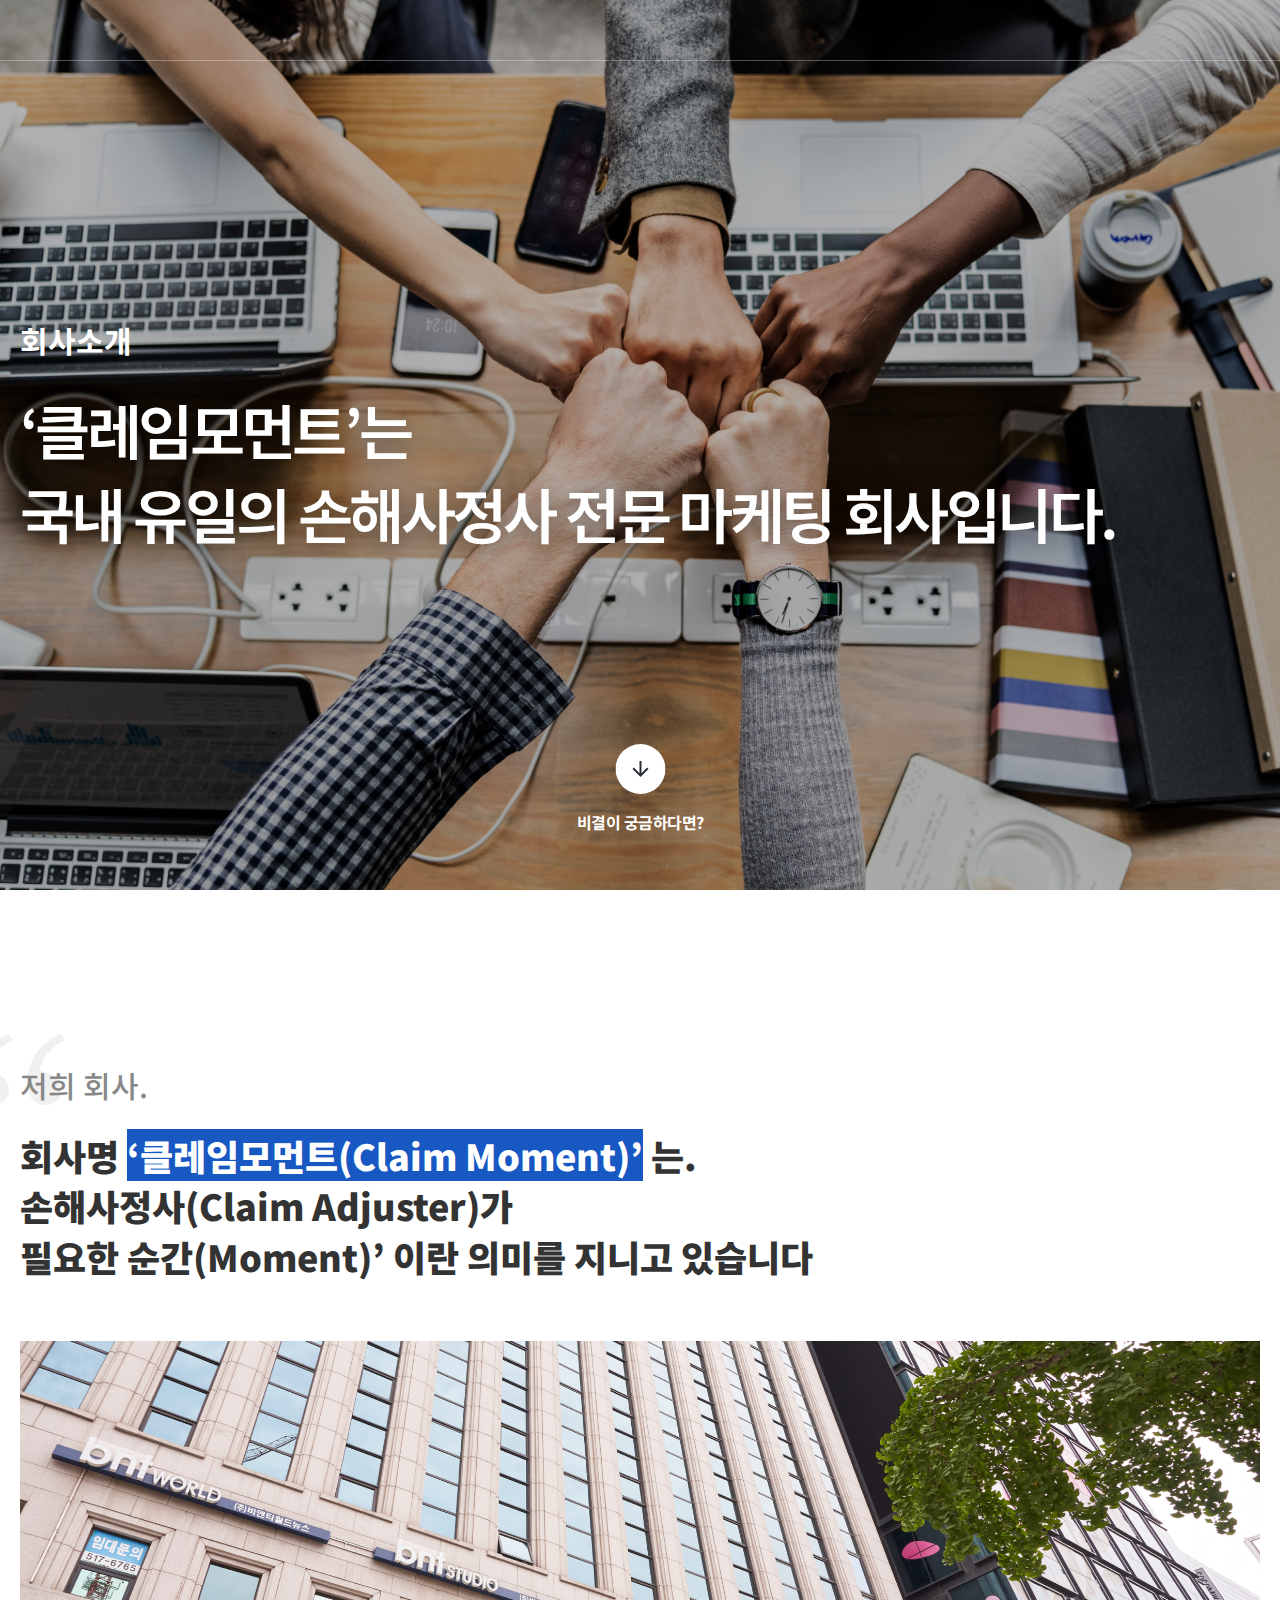
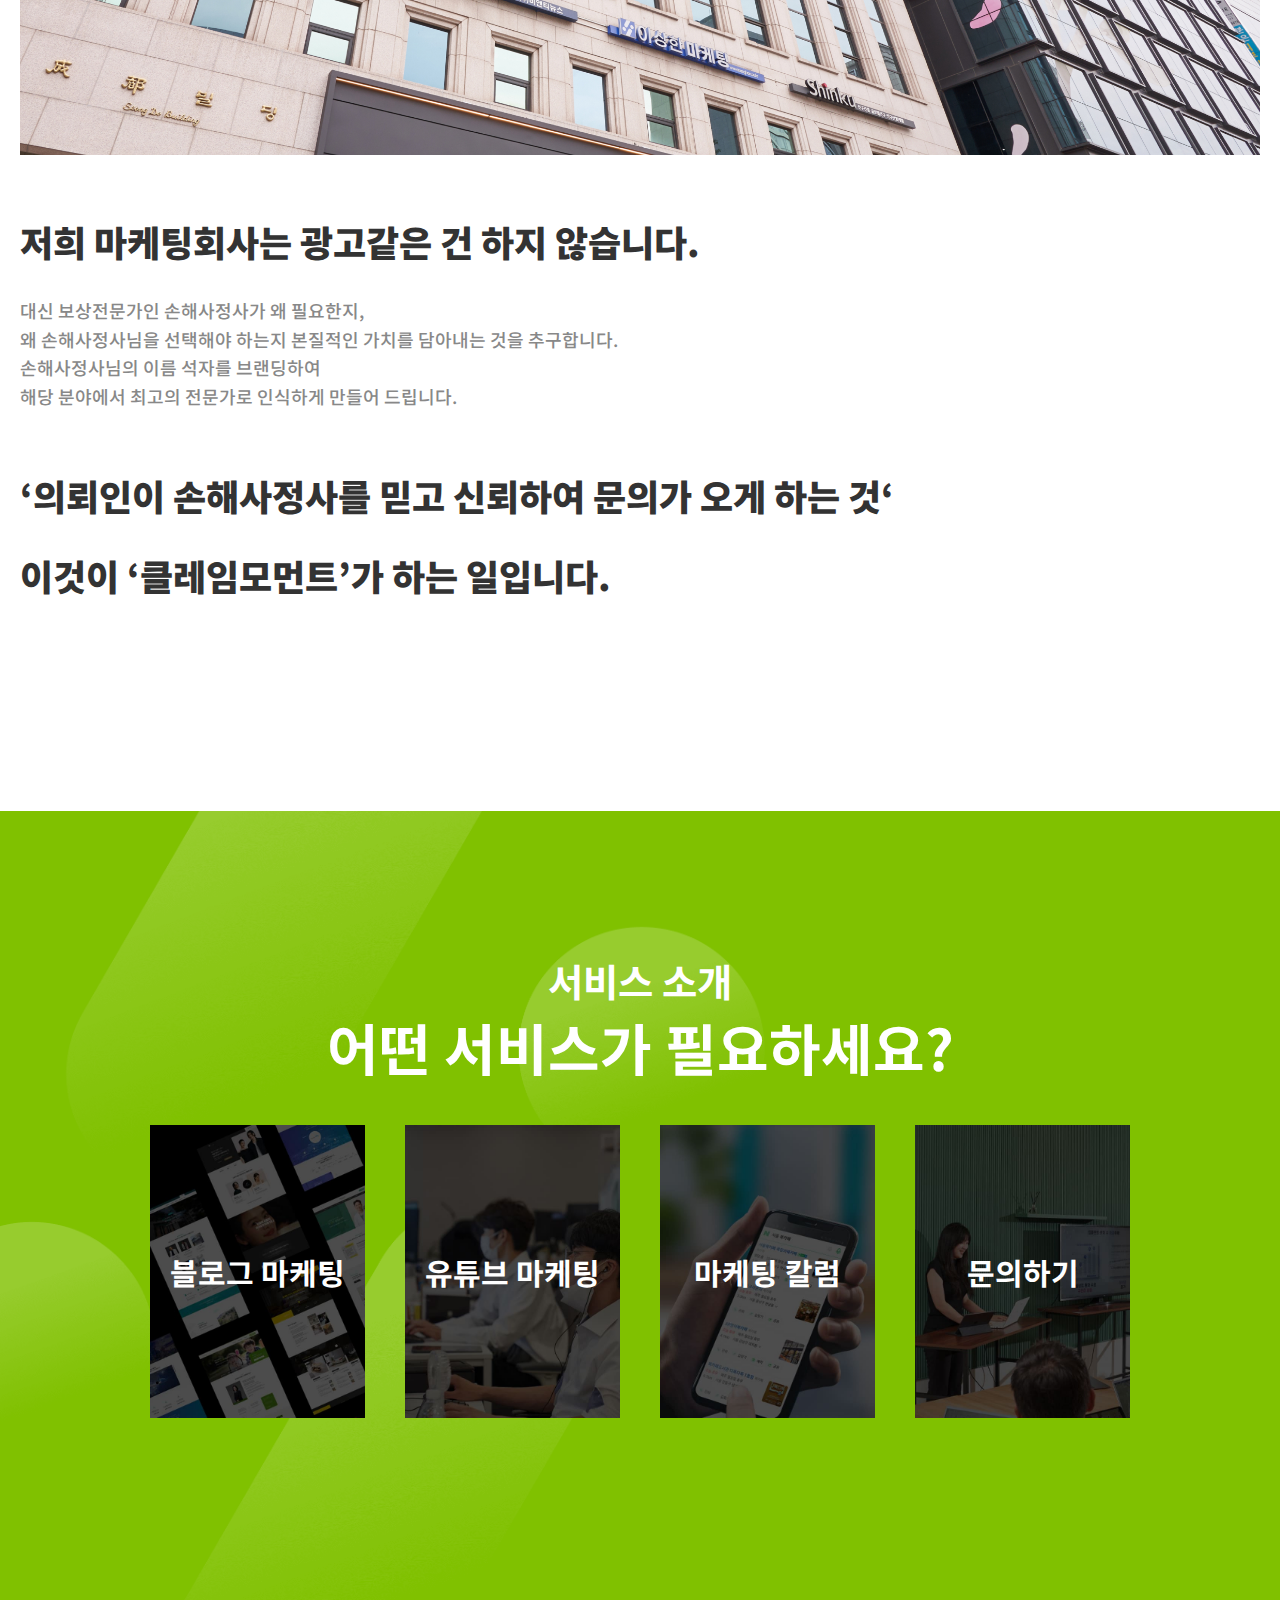
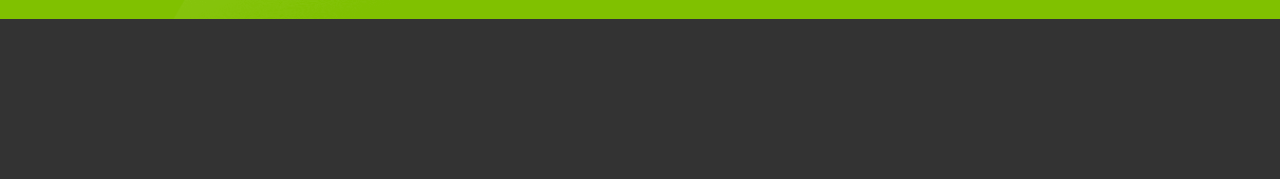
==== commit b8298a03: "수정사항 수정" ====
--- a/about.html
+++ b/about.html
@@ -33,7 +33,7 @@
           <section class="about-sec01 about-sec">
                 <div class="about-sec01-wrap">
                     <div class="about-sec01-txt">
-                        <h3 class="wow fadeInUp" >여긴 뭐야?</h3>
+                        <h3 class="wow fadeInUp" >회사소개</h3>
                         <h2 class="wow fadeInUp" >‘클레임모먼트’는 <br>
                              국내 유일의 손해사정사 전문 마케팅 회사입니다. 
                         </h2>
@@ -47,7 +47,7 @@
                 <div class="about-sec02-tit">
                      
                 <p  class="wow fadeInUp"data-wow-delay="0.5">저희 회사.</p>
-                <p class="wow fadeInUp"data-wow-delay="1"> <strong>회사명 ‘클레임모먼트(Claim Moment)’ 는. <br>
+                <p class="wow fadeInUp em"data-wow-delay="1"> <strong>회사명 <em>‘클레임모먼트(Claim Moment)’</em> 는. <br>
                     손해사정사(Claim Adjuster)가 <br> 필요한 순간(Moment)’ 이란 의미를 지니고 있습니다
                 </strong></p>
             </div>
@@ -55,7 +55,7 @@
                     <img src="img/about-sec02-img.jpg" alt="">
                 </div>
                 <div class="about-txt-box">
-                    <p class="wow fadeInUp"data-wow-delay="0.5"></p>> <strong> 저희 마케팅회사는 광고같은 건 하지 않습니다. </strong></p>
+                    <p class="wow fadeInUp txt-up"data-wow-delay="0.5"> <strong> 저희 마케팅회사는 광고같은 건 하지 않습니다. </strong></p>
                     <p class="wow fadeInUp"data-wow-delay="1">대신 보상전문가인 손해사정사가 왜 필요한지,  <br>
                         왜 손해사정사님을 선택해야 하는지 본질적인 가치를 담아내는 것을 추구합니다.<br>
                         손해사정사님의 이름 석자를 브랜딩하여 <br>
@@ -73,7 +73,7 @@
                 </div> -->
             </div>
       </section>
-      <section class="about-sec03 about-sec">
+      <!-- <section class="about-sec03 about-sec">
         <div class="about-sec03-wrap">
         <h3 class="wow fadeInUp"data-wow-delay="0.6">어느순간 깨달았습니다.</h3>
         <p class="wow fadeInUp"data-wow-delay="1">손해사정사의 고민을 담았습니다. <br>
@@ -87,8 +87,7 @@
             손해사정 분야의 최고 전문가로 인식하게 도와드리면 되겠다!
         </p>
             <br>
-        <!-- <p>그 당시 웹사이트 제작 회사를 찾는게 너무 어려웠고,
-            저가형의 효율 좋은 영상 제작을 하는 회사도 찾기 어려웠습니다.</p> -->
+   
             <br>
             <p class="background-txt background-txt01 wow fadeInUp"data-wow-delay="2">
                 <img src="img/about-background-txt01.svg" alt="">
@@ -98,8 +97,8 @@
             </p>
             
         </div>
-      </section>
-      <section class="about-sec04 about-sec">
+      </section> -->
+      <!-- <section class="about-sec04 about-sec">
         <div class="about-sec04-wrap">
             <h3 class="wow fadeInUp"data-wow-delay="1"> 처음부터 순탄했던건 아닙니다.</h3>
             <p class="wow fadeInUp"data-wow-delay="1.5">문제도 있었고, 마케팅으로 수익이 높은 사업이 아니었습니다. <br>
@@ -140,7 +139,7 @@
                 </div>
             </div>
         </div>
-      </section>
+      </section> -->
       <section class="about-sec05 about-sec">
             <div class="sec07-wrap wow fadeInUp"data-wow-delay="2">
                 <h3>서비스 소개</h3>
--- a/css/common.css
+++ b/css/common.css
@@ -25,7 +25,7 @@
 
 .header-wrap.on .menu-ico01{display: none;}
 .header-wrap.on .menu-ico02{display: block;}
-
+.mr-b{margin-bottom: 20px;}
 .header-wrap.on .logo-white{display: none;}
 .header-wrap.on .logo-black{display: block; position: relative; z-index: 1111;}
 .mr-bot{margin-bottom: 20px;}
@@ -34,6 +34,7 @@
 }
 
 @media(max-width:980px){
+    .mr-b{margin-bottom: 10px;}
     .header.on .menu-ico01{display: none;}
     .header.on .menu-ico02{display: block;}
     .header-wrap{padding: 0 20px;}
@@ -42,7 +43,7 @@
     h3{font-size: 16px;}
     .menu-ico01{display: block;}
     .menu-ico02{display: none;}
-    .header-list{display: block;position: fixed;z-index: 1;left: 100%;top: 0;width: 100%;\height: 100%;margin: 0;padding-top: 70px;background: #fff;transition: all .5s ease;}
+    .header-list{display: block;position: fixed;z-index: 1;left: 100%;top: 0;width: 100%;height: 100%;margin: 0;padding-top: 70px;background: #fff;transition: all .5s ease;}
     .header-list.show{left: 0;}
     .header-item  a {color: #000;}
     .header-item{padding: 18px 30px; border-bottom: 1px solid #e0e0e0;}
--- a/css/style.css
+++ b/css/style.css
@@ -348,19 +348,23 @@
 .inquiry-wrap{padding: 100px 0;}
 .sub-sec01{padding: 200px;text-align: center;background-image: url(../img/column-bg.jpg);background-repeat: no-repeat;background-position: center;background-size: cover;}
 .sub-sec01 h2{color: #fff; font-size: 32px;}
-.inquiry-box{max-width: 1240px; width: 100%; margin: 0 auto;  padding: 50px 0; color:#555 ; text-align: center; font-weight: 700; padding-left: 30px; background: #fff; border-radius: 0 10px 10px 0 ; padding-left: 20px;}
+.inquiry-box{max-width: 1240px; width: 100%; margin: 0 auto;  padding: 50px 0; color:#555 ; text-align: center; font-weight: 700; padding-left: 30px;  border-radius: 0 10px 10px 0 ; padding-left: 20px;}
 
 .inquiry-box p {line-height: 20px; text-align: left; margin: 30px 0; line-height: 1.5;}
 .inquiry-box h3{text-align: left;}
 .inquiry-box strong{font-weight: 900; background-color: transparent; color: #555;}
-.inquiry-con{max-width: 1200px; margin: 0 auto; width: 100%; display: flex; padding: 30px; background-color: #F0F0F0; border-radius: 10px; box-sizing: border-box;}
+
+.inquiry-con{max-width: 1200px; margin: 0 auto; width: 100%;  background-color: #F0F0F0;}
+.inquiry-con-box{background-color: #fff; display: flex; padding: 30px;  border-radius: 10px; box-sizing: border-box;}
 .mail-img img{border-radius: 10px 0 0 10px;}
+.member-info p{ margin: 10px 0;}
+.inquiry-bg{    background-image: url(../img/inquiry-bg01.png);}
 @media(max-width:1200px){
     
 }
 @media(max-width:768px){
     .mail-img img{border-radius: 10px 10px 0 0;}
-    .inquiry-con{flex-direction: column;}
+    .inquiry-con-box{flex-direction: column;}
     .inquiry-box{padding: 30px 20px; box-sizing: border-box; font-size: 14px; margin-left: 0; border-radius: 0 0 10px 10px;}
 }
 
@@ -371,6 +375,7 @@
 .brand-section01 h2,.brand-section01 h3{color: #333; margin: 20px 0;}
 .brand-section01 p{color: #555; font-size: 22px; margin: 30px 0;}
 .brand01-txt{position: relative;padding-bottom: 50px;}
+.brand01-txt span{color: #1758C3; font-weight: 500;}
 .brand01-txt::before{content: '';position: absolute;z-index: -1;top: -36px;left: -45px;width: 90px;height: 71px;background: url(../img/about-sec002.svg) no-repeat;background-size: contain;}
 .brand02-txt h5, .brand04-tit h5, .brand04-txt h5 {margin-bottom: 30px; color: #1758C3; font-weight: 800; font-size: 20px;}
 .brand04-txt{text-align: center; color: #333; margin: 60px 0;}
@@ -394,7 +399,7 @@
 .brand02-send a{display: inline-block; padding: 20px 80px; background-color: #1758C3; color: #fff; border-radius: 100px; font-weight: bold;}
 .brand02-title span{display: inline-block; margin: 30px ; font-weight: 500; font-size: 20px;} 
 .brand-dis{color: #333; font-weight: bold; padding: 30px 0;}
-
+.brand-logo{display: flex;}
 @media(max-width:1200px){
     
 }
@@ -427,10 +432,8 @@
 .youtube-sec02{padding: 0;}
 .youtube-sec02-wrap{max-width: 1240px; margin: 0 auto; width: 100%; padding-bottom: 180px;}
 .youtube-sec02-wrap h1{font-size: 32px;  margin: 50px 0; text-align: center;}
-.youtube-sec02-vid01 iframe{width: 100%; height: 500px;}
-.youtube-sec02-vid02{ display: flex; gap: 40px;}
-.youtube-sec02-vid02-01 ,.youtube-sec02-vid02-02{width: 50%; margin-top: 30px;}
-.youtube-sec02-vid02-01 iframe,.youtube-sec02-vid02-02 iframe{width: 100%; height: 300px;}
+.youtube-sec02-vids{display: grid; grid-template-columns: repeat(2,1fr); gap:40px;}
+.youtube-sec02 iframe{ width: 100%; height: 400px;}
 .youtube-sec03{background-color: #f4f4f4;}
 .youtube-sec03-wrap strong{background-color: #DC1322 !important;}
 
@@ -443,28 +446,40 @@
 .youtube-sec03-tit{color: #333;}
 .youtube-sec03-tit h5 {margin: 20px 0; font-weight: bold; color: #DC1322;}
 .youtube-sec03-txt{font-size: 16px; font-weight: 500;}
+.youtube-producer h1{margin-top: 180px;}
+.youtube-producer-txt{margin-left: 30px;}
+.youtube-producer-txt h4{font-size: 24px; padding-top: 50px; padding-bottom: 10px;}
+.youtube-producer-txt p {margin: 15px 0; color: #333;}
+.producer-wrap{display: flex;}
+.youtube-producer-vid iframe{width: 100%; height: 300px;}
 /*! column  */
 .column-wrap{background-color: #EDEDED; padding: 100px 0;}
 .column-box{max-width: 1240px; width: 100%; margin: 0 auto;}
 .column-list{display: flex; gap: 30px; flex-wrap: wrap;}
 .column-item-img img{border-radius: 8px 8px 0px 0px;}
-.column-item{width: 23%; background-color: #fff;}
+.column-item{width: 48%; background-color: #fff;}
 .column-item-txt{padding: 15px ; background: rgb(38, 42, 53);border-radius: 0px 0px 8px 8px; margin-top:-2px;}
 .column-item-txt h3{font-size: 24px; color: #fff;}
 .column-item-txt h3 + p{margin: 20px 0; }
 .column-item-txt h3 + p{color: #fff;}
 .column-item-txt h3 + p + p {font-size: 14px;color: rgb(177, 181, 194);}
 .column-item a{width: 100%;}
-    
-@media(max-width:1200px){
-    
-}
-@media(max-width:768px){
+.youtube-producer-vid, .youtube-producer-txt{flex: 1;}
+@media(max-width:1200px){
+    
+}
+@media(max-width:768px){
+    .youtube-sec02-vids{    grid-template-columns: repeat(1,1fr);}
+    .youtube-sec02-vids iframe{height: 150px;}
     .youtube-sec01-tit h1{font-size: 28px; margin: 0;}
     .youtube-sec01-tit p{font-size: 16px; margin: 20px 0;}
     .youtube-sec01{padding: 100px 0;}
     .youtube-sec02-wrap h1{font-size: 24px; margin: 30px 0;}
     .youtube-sec02-wrap{padding: 0 20px; box-sizing: border-box;}
+    .producer-wrap{flex-direction: column;}
+    .youtube-producer-txt{margin-left: 0; padding-bottom: 50px;}
+    .youtube-producer-txt p{font-size: 14px;}
+    .youtube-sec01-tit{padding:0 20px ;}
 }
 
 
@@ -506,7 +521,7 @@
 
 
 /*! about sec01  */
-.about-sec01{position: relative;background-image: url(../img/about-bg01.jpg);background-repeat: no-repeat;background-position: center;background-size: cover;}
+.about-sec01{position: relative;background-image: url(../img/about-bg02.png);background-repeat: no-repeat;background-position: center;background-size: cover;}
 .about-sec01-wrap{height: 100vh; max-width: 1240px; width: 100%; margin: 0 auto; }
 .about-sec01-txt{position: relative;top: 50%;margin-top: -10px;word-break: keep-all;transform: translateY(-50%); color: #fff;}
 .about-sec01-txt h2{font-size: 60px;line-height: 1.4;font-weight: 600;color: #fff;text-shadow: 0px 4px 20px rgba(0, 0, 0, 0.4);letter-spacing: -3.6px;}
@@ -518,10 +533,11 @@
 
 
 .about-sec02,.about-sec04{max-width: 1240px; width: 100%; margin: 0 auto; padding: 180px 0;}
-
-
+.txt-up strong{font-size: 24px; }
+
+.em em{background-color: #1758C3;  color: #fff;}
 @media(max-width: 980px){
-    .about-sec01{position: relative;background-image: url(../img/about-bg02.jpg);background-repeat: no-repeat;background-position: center;background-size: cover;}
+    .about-sec01{position: relative;background-image: url(../img/about-bg02.png);background-repeat: no-repeat;background-position: center;background-size: cover;}
     .about-sec01-txt{padding: 0 20px;}
     .about-sec01-txt h2{font-size: 46px;}
     .about-sec01-txt h3{font-size: 20px;}
@@ -641,3 +657,10 @@
      .about-video-wrap .video-box iframe{height: 200px;}
      .about-sec04-wrap p{font-size: 14px;}
 }
+
+/*! new sec01*/
+.new-sec01{padding: 180px 0;background-image: url('../img/new-sec01.png');}
+.new-sec01-wrap{max-width: 1200px; margin: 0 auto; width: 100%;}
+.new-sec01-wrap-box h3, .new-sec01-wrap-box p {color: #fff;}
+.new-sec01-wrap-box h3{padding: 30px 0; color: #7d92de;}
+.new-sec01-wrap-box p{padding: 30px 0; line-height: 1.4; font-size: 18px; font-weight: 500;}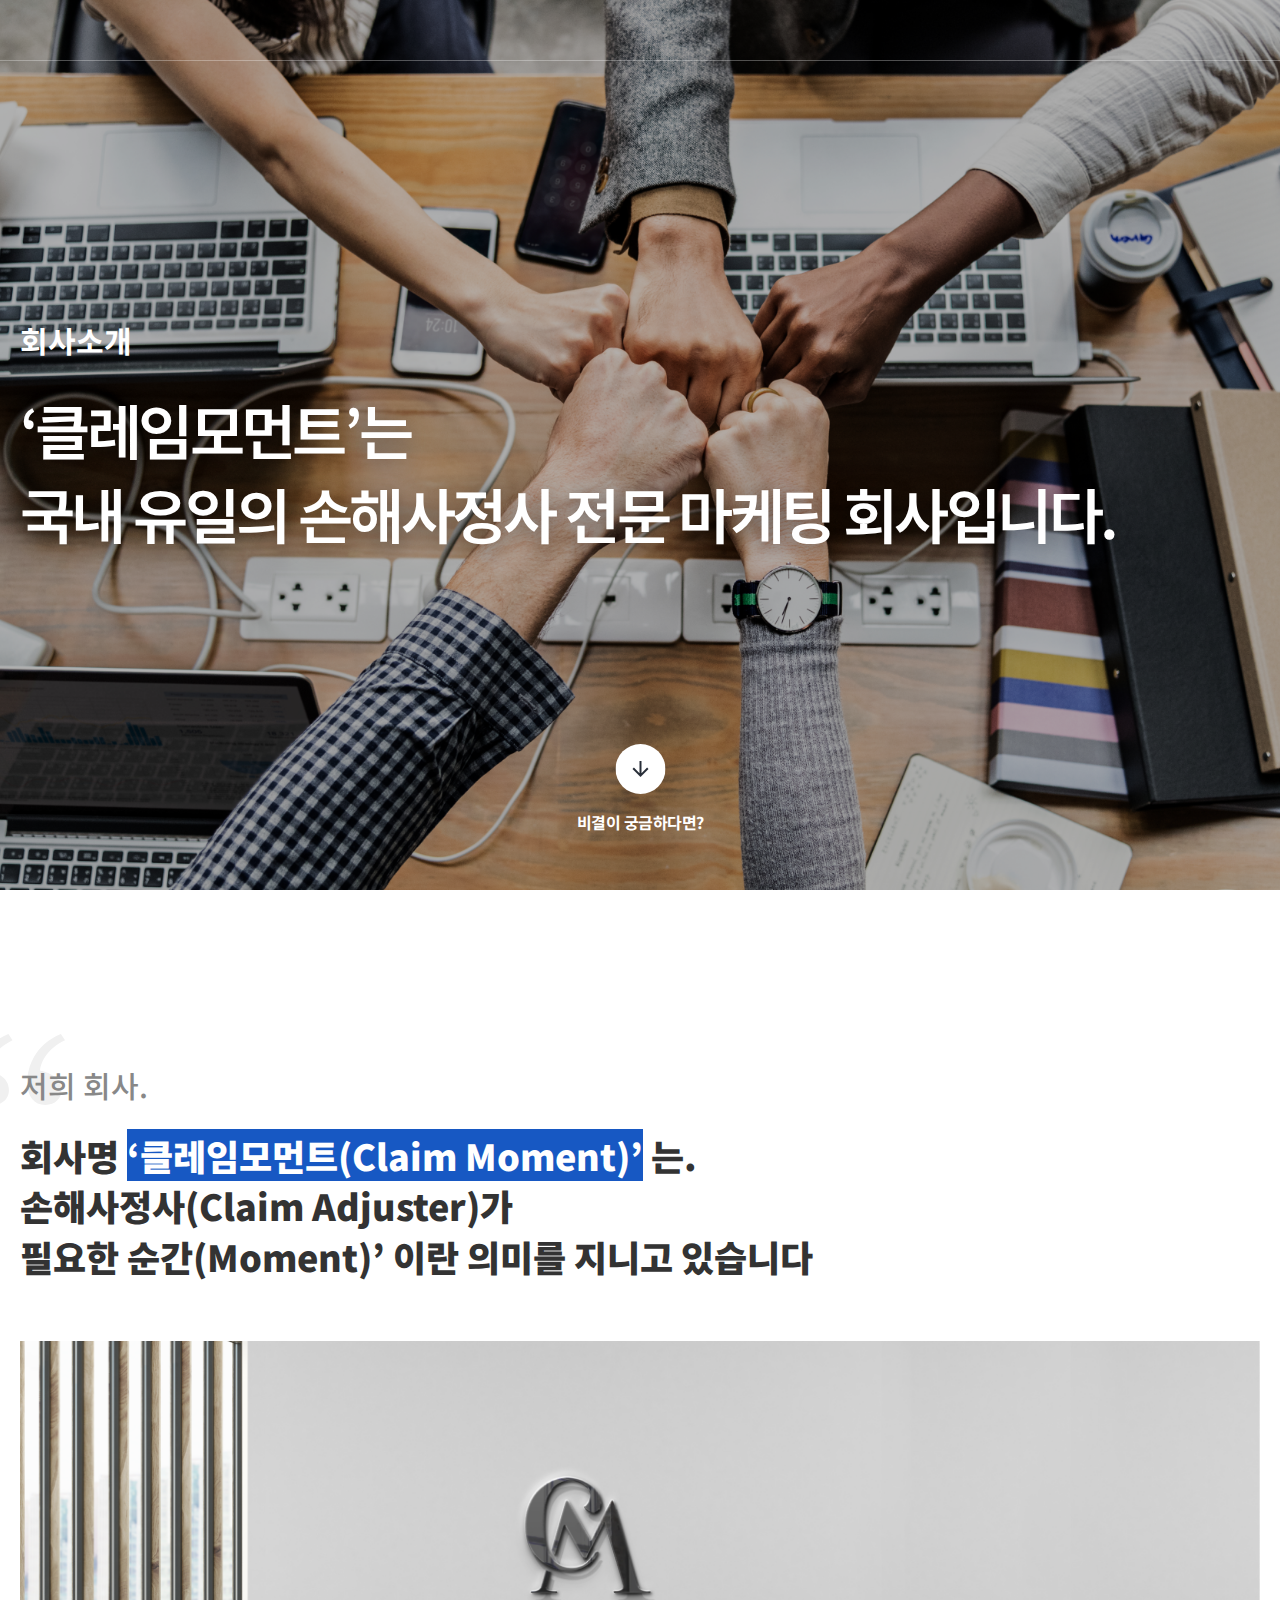
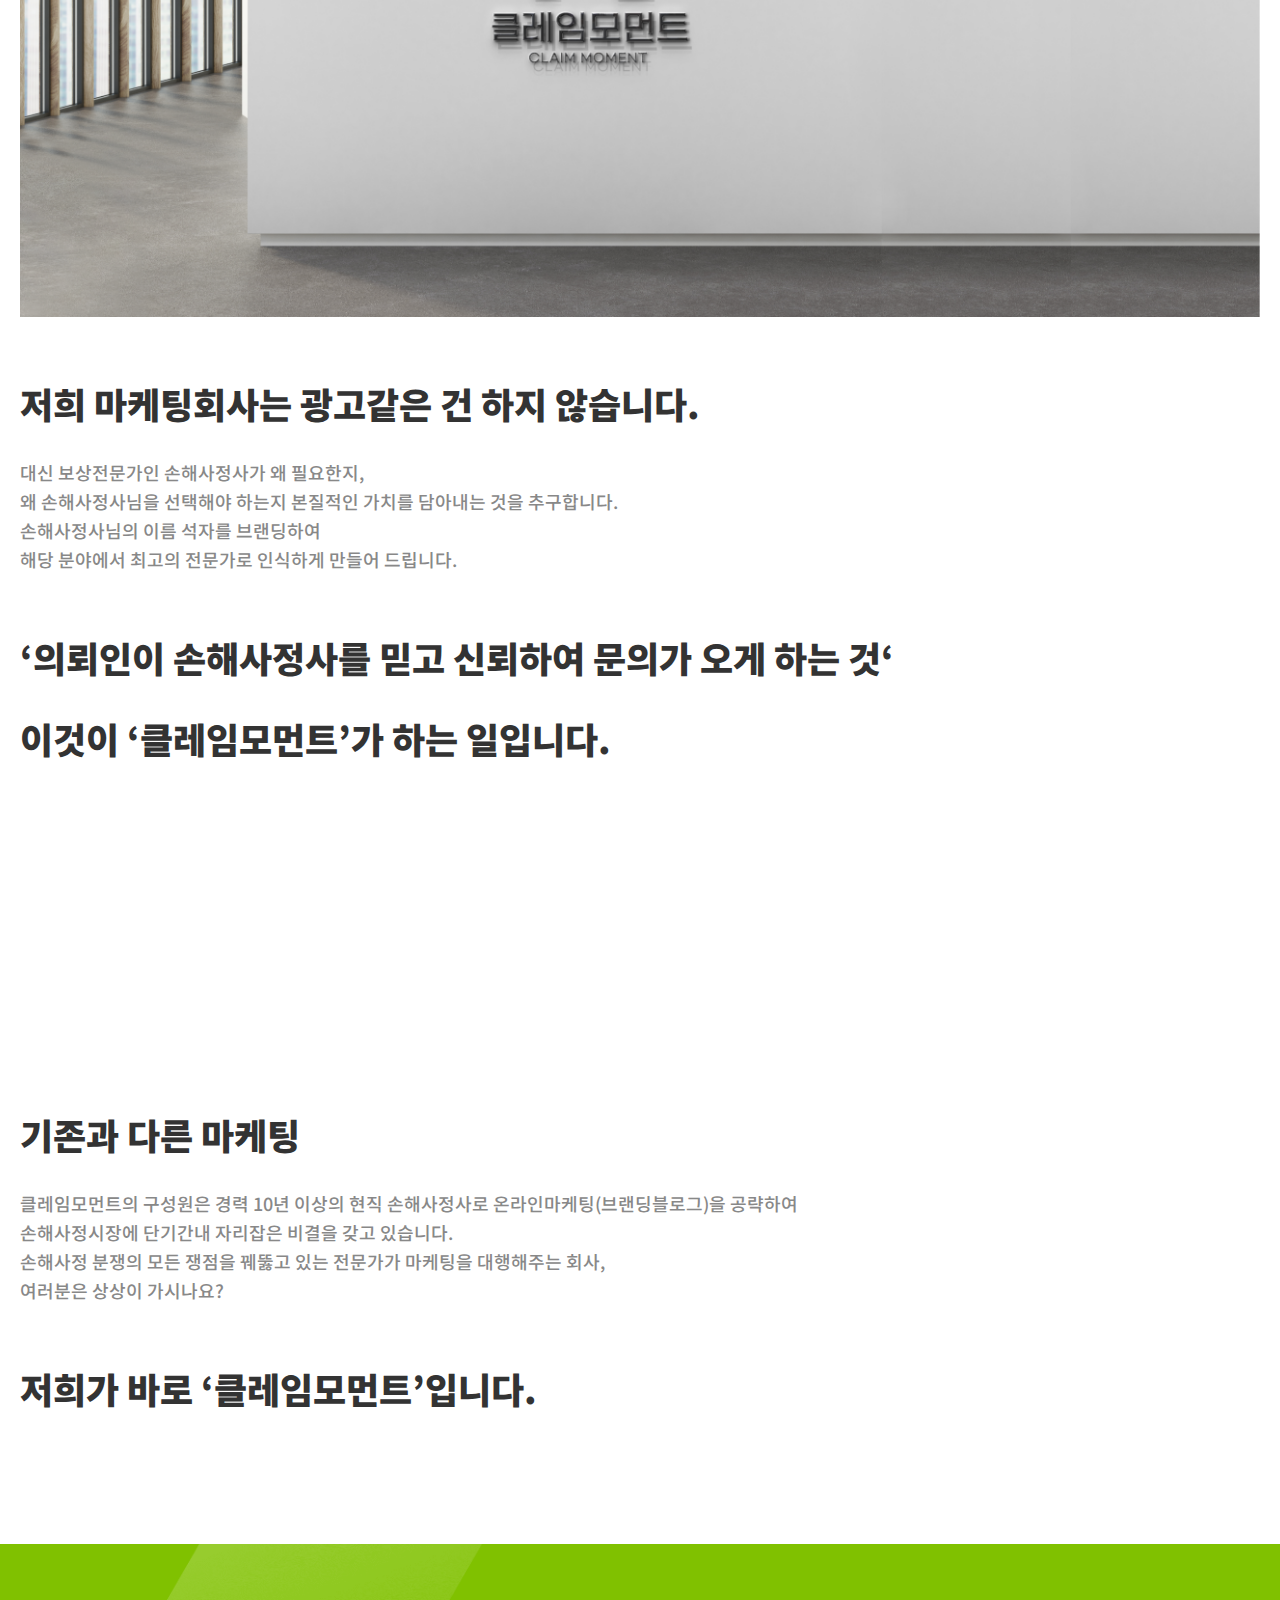
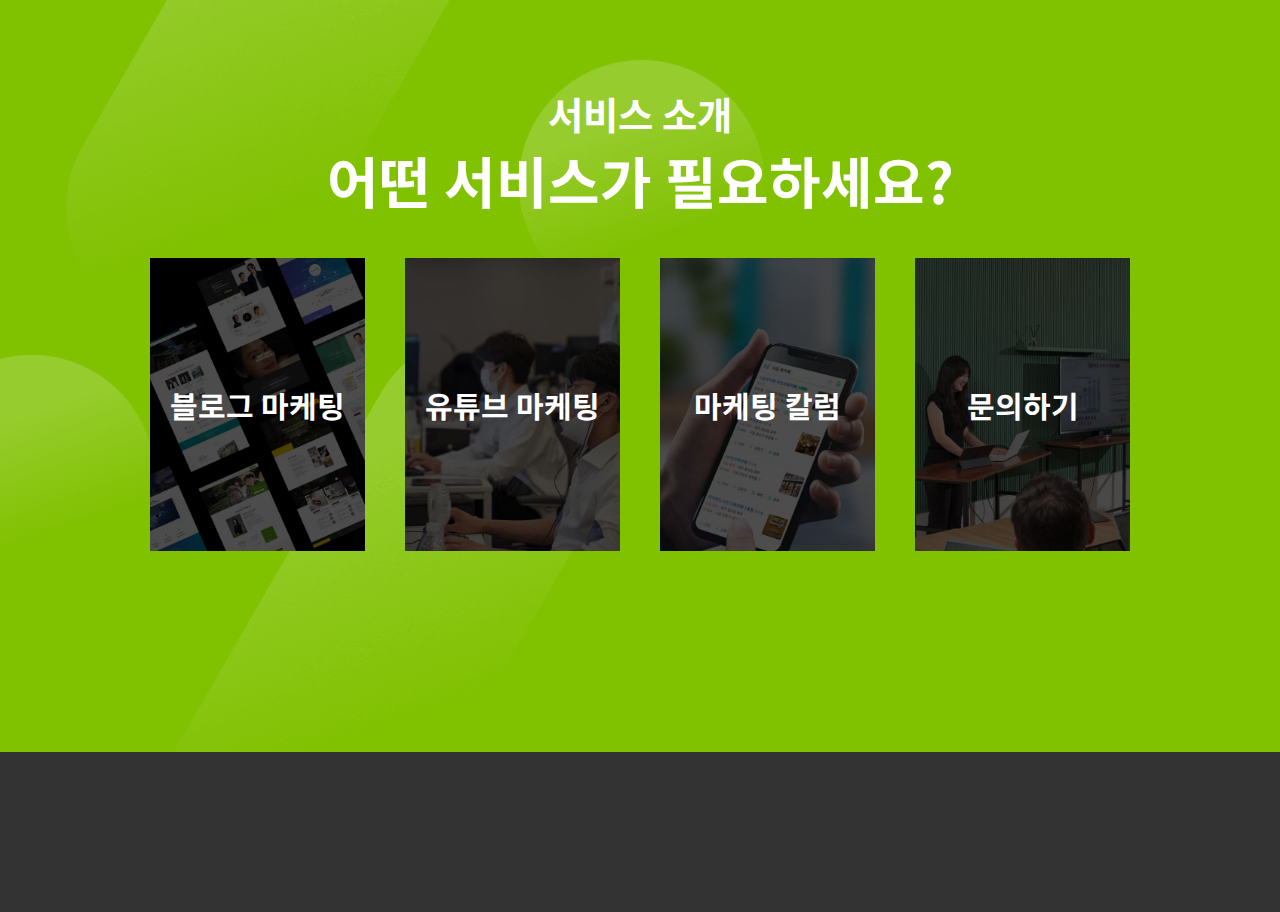
==== commit 04eceb34: "수정사항 반영" ====
--- a/about.html
+++ b/about.html
@@ -3,7 +3,15 @@
 <head>
     <meta charset="UTF-8">
     <meta name="viewport" content="width=device-width, initial-scale=1.0">
-    <title>문의하기</title>
+    <meta property="og:type" content="website" />
+    <meta property="og:title" content="클레임 모먼트">
+    <meta property="og:site_name" content="claim-moment" />
+    <meta property="og:url" content="http://claim-moment.kr" />
+    <meta property="og:image" content="img/somenail.png" />
+    <meta property="og:description" content="‘클레임모먼트’는 국내 유일의 손해사정사 전문 마케팅 회사입니다.">
+
+    <link rel="icon" href="img/favicon.svg" type="image/x-icon">
+    <title>회사소개</title>
 
     <link rel="stylesheet" href="css/reset.css">
     <link rel="stylesheet" href="css/common.css">
@@ -52,7 +60,7 @@
                 </strong></p>
             </div>
                 <div class="about-sec02-img">
-                    <img src="img/about-sec02-img.jpg" alt="">
+                    <img src="img/about-sec02-img.png" alt="">
                 </div>
                 <div class="about-txt-box">
                     <p class="wow fadeInUp txt-up"data-wow-delay="0.5"> <strong> 저희 마케팅회사는 광고같은 건 하지 않습니다. </strong></p>
@@ -72,7 +80,32 @@
                         <p> <strong class="about-strong">왜 마케터가 노출량에만 집착할까? 구매로 이어질 수 있는 컨텐츠가 더 중요할텐데...</strong></p>
                 </div> -->
             </div>
+
+            
       </section>
+      <section id="about-sec02 " class="about-sec02 about-sec about-sec033">
+        <div class="about-sec02-wrap">
+           
+            <div class="about-sec02-img">
+                <img src="img/about-sec033.jpg" alt="">
+            </div>
+            <div class="about-txt-box">
+                <p class="wow fadeInUp txt-up"data-wow-delay="0.5"> <strong> 기존과 다른 마케팅  </strong></p>
+                <p class="wow fadeInUp"data-wow-delay="1">클레임모먼트의 구성원은 경력 10년 이상의 현직 손해사정사로 온라인마케팅(브랜딩블로그)을 공략하여 <br>
+                    손해사정시장에 단기간내 자리잡은 비결을 갖고 있습니다.<br>
+                    손해사정 분쟁의 모든 쟁점을 꿰뚫고 있는 전문가가 마케팅을 대행해주는 회사,<br>
+                    여러분은 상상이 가시나요? <br>
+                    <br>
+                </p>
+                <p><strong class="about-strong mr-bot wow fadeInUp"data-wow-delay="1">저희가 바로 ‘클레임모먼트’입니다.</strong></p>
+                
+                     
+            </div>
+        </div>
+  </section>
+                    
+                     
+        
       <!-- <section class="about-sec03 about-sec">
         <div class="about-sec03-wrap">
         <h3 class="wow fadeInUp"data-wow-delay="0.6">어느순간 깨달았습니다.</h3>
--- a/css/common.css
+++ b/css/common.css
@@ -54,3 +54,4 @@
 }
 
 
+.bold{font-weight: 700;}--- a/css/style.css
+++ b/css/style.css
@@ -365,9 +365,8 @@
 @media(max-width:768px){
     .mail-img img{border-radius: 10px 10px 0 0;}
     .inquiry-con-box{flex-direction: column;}
-    .inquiry-box{padding: 30px 20px; box-sizing: border-box; font-size: 14px; margin-left: 0; border-radius: 0 0 10px 10px;}
-}
-
+    .inquiry-box{padding: 0; box-sizing: border-box; font-size: 14px; margin-left: 0; border-radius: 0 0 10px 10px;}
+}
 
 /*! brand marketing*/
 .brand-bg{background-image: url(../img/brand-visual.png) !important;}
@@ -375,7 +374,7 @@
 .brand-section01 h2,.brand-section01 h3{color: #333; margin: 20px 0;}
 .brand-section01 p{color: #555; font-size: 22px; margin: 30px 0;}
 .brand01-txt{position: relative;padding-bottom: 50px;}
-.brand01-txt span{color: #1758C3; font-weight: 500;}
+.brand01-txt span{color: #1758C3; font-weight: 600; font-size: 24px;}
 .brand01-txt::before{content: '';position: absolute;z-index: -1;top: -36px;left: -45px;width: 90px;height: 71px;background: url(../img/about-sec002.svg) no-repeat;background-size: contain;}
 .brand02-txt h5, .brand04-tit h5, .brand04-txt h5 {margin-bottom: 30px; color: #1758C3; font-weight: 800; font-size: 20px;}
 .brand04-txt{text-align: center; color: #333; margin: 60px 0;}
@@ -587,7 +586,8 @@
     .mb-br{display: none;}
     .about-txt-box h3{margin-bottom: 20px;}
     .about-sec02-wrap p strong, .about-sec02-wrap p{font-size: 14px; color: #555;}
-    .about-sec02-tit > p strong{font-size: 30px; text-decoration: underline;}
+    .about-sec02-tit > p strong{font-size: 22px; text-decoration: underline;}
+    .em em{}
 }
 
 /*! about sec03*/
@@ -656,6 +656,8 @@
      .about-video-wrap .video-box{width: 100%;}
      .about-video-wrap .video-box iframe{height: 200px;}
      .about-sec04-wrap p{font-size: 14px;}
+     .em em{background-color: transparent; color: #555;}
+     .about-sec02-tit > p strong{text-decoration: none;}
 }
 
 /*! new sec01*/
@@ -663,4 +665,5 @@
 .new-sec01-wrap{max-width: 1200px; margin: 0 auto; width: 100%;}
 .new-sec01-wrap-box h3, .new-sec01-wrap-box p {color: #fff;}
 .new-sec01-wrap-box h3{padding: 30px 0; color: #7d92de;}
-.new-sec01-wrap-box p{padding: 30px 0; line-height: 1.4; font-size: 18px; font-weight: 500;}+.new-sec01-wrap-box p{padding: 30px 0; line-height: 1.4; font-size: 18px; font-weight: 500;}
+.about-sec033{padding: 0 0 100px 0;}